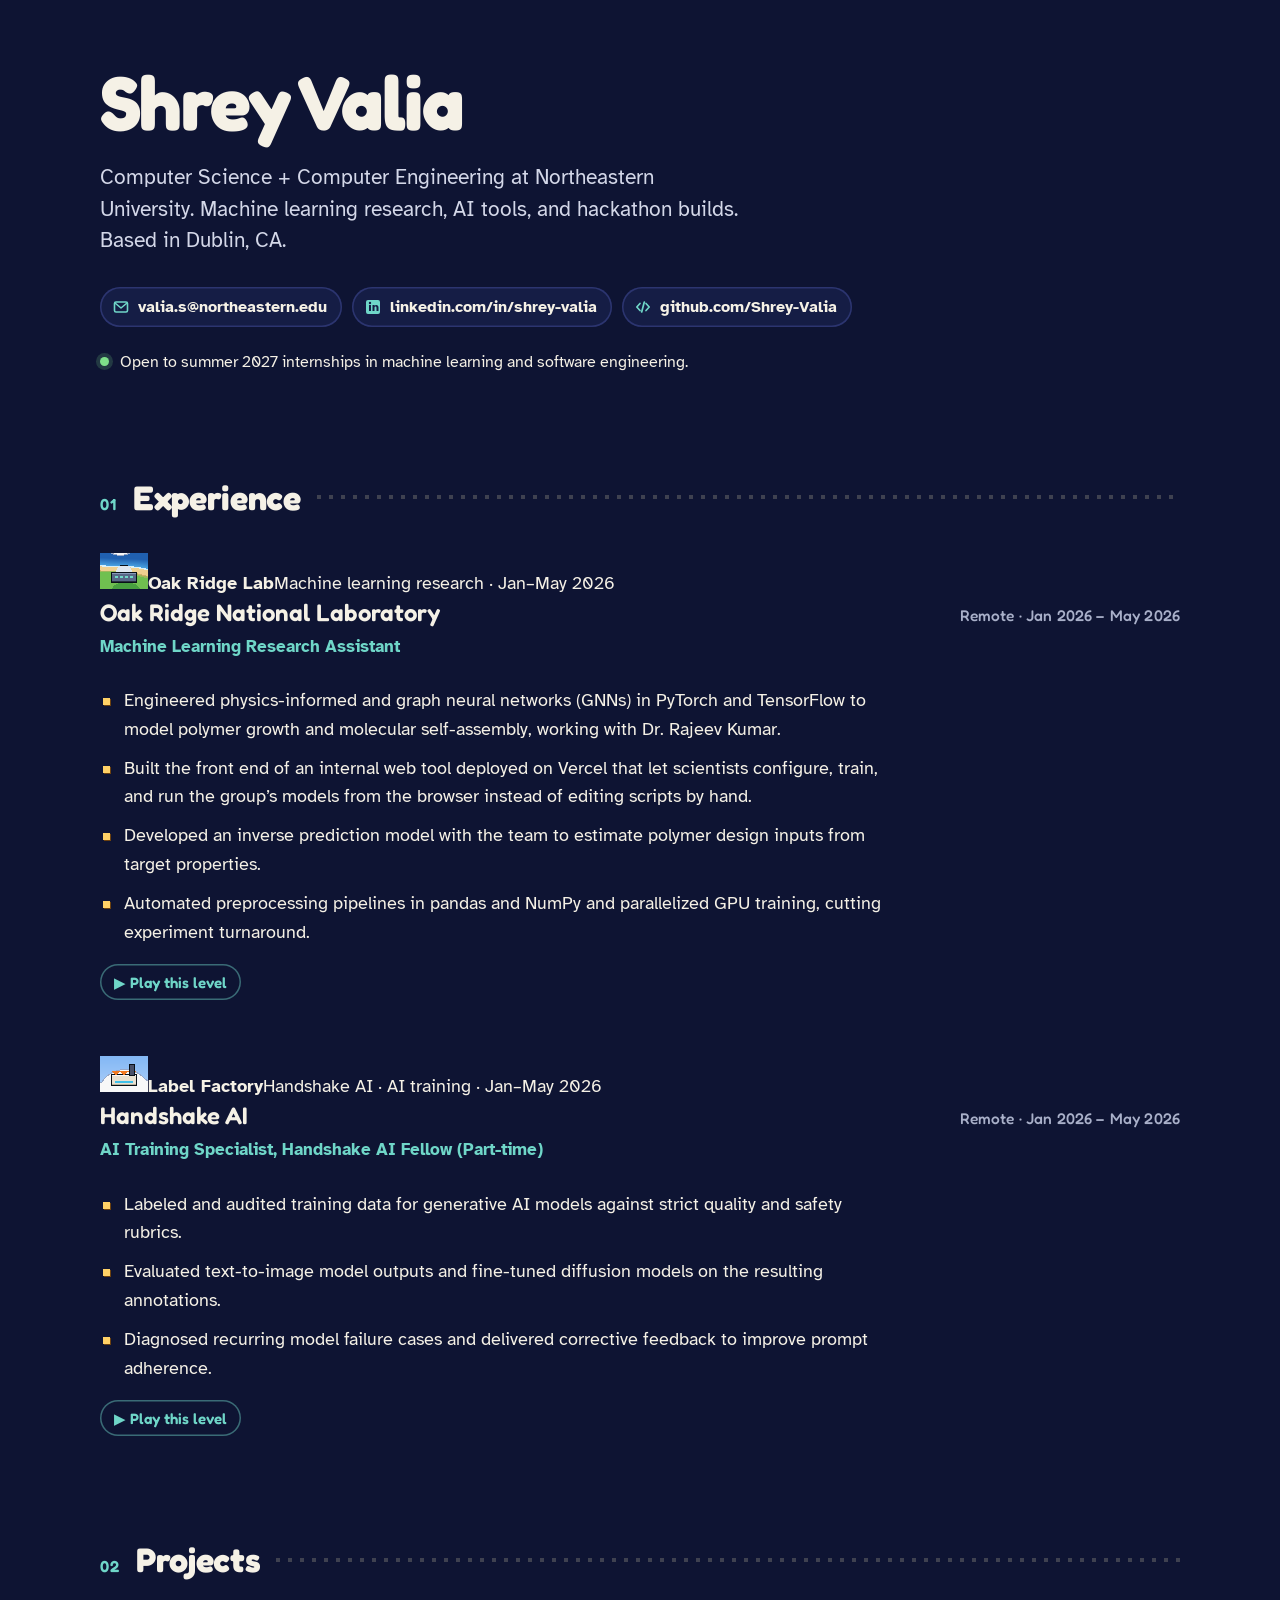
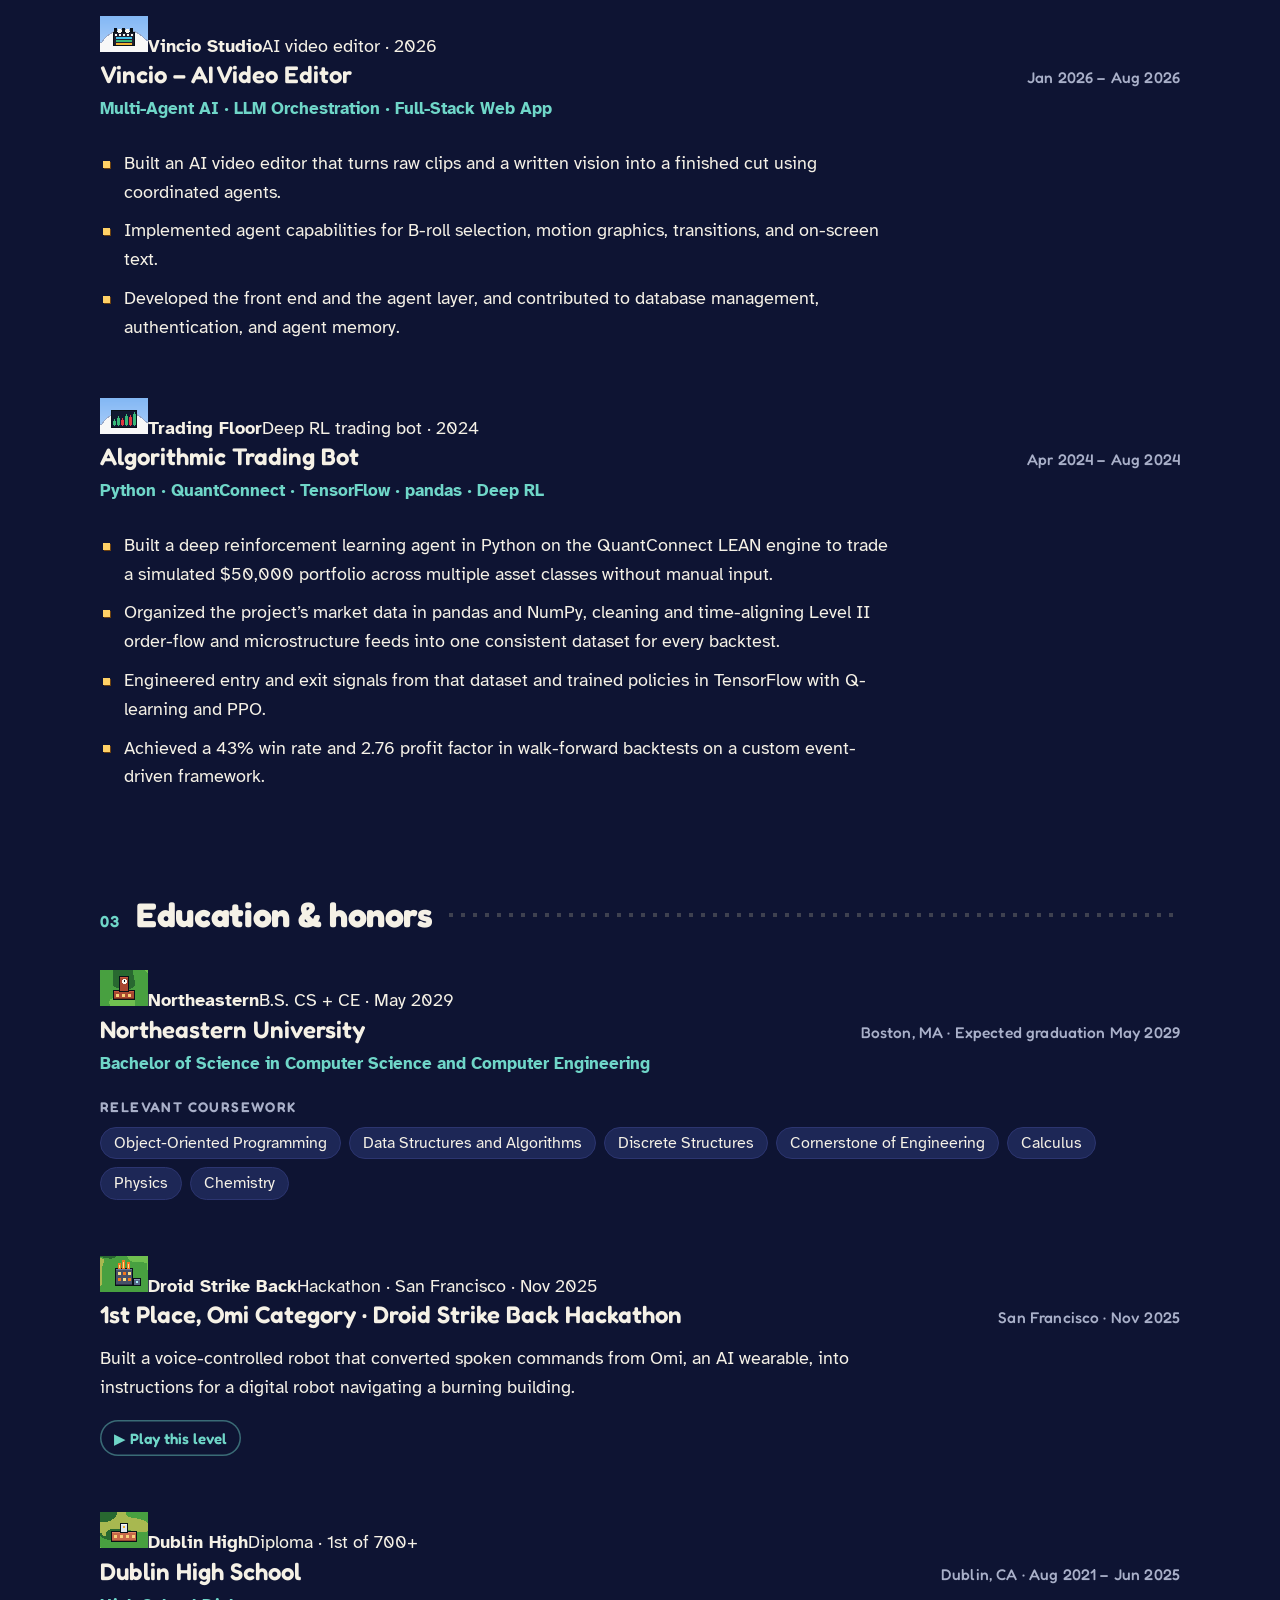
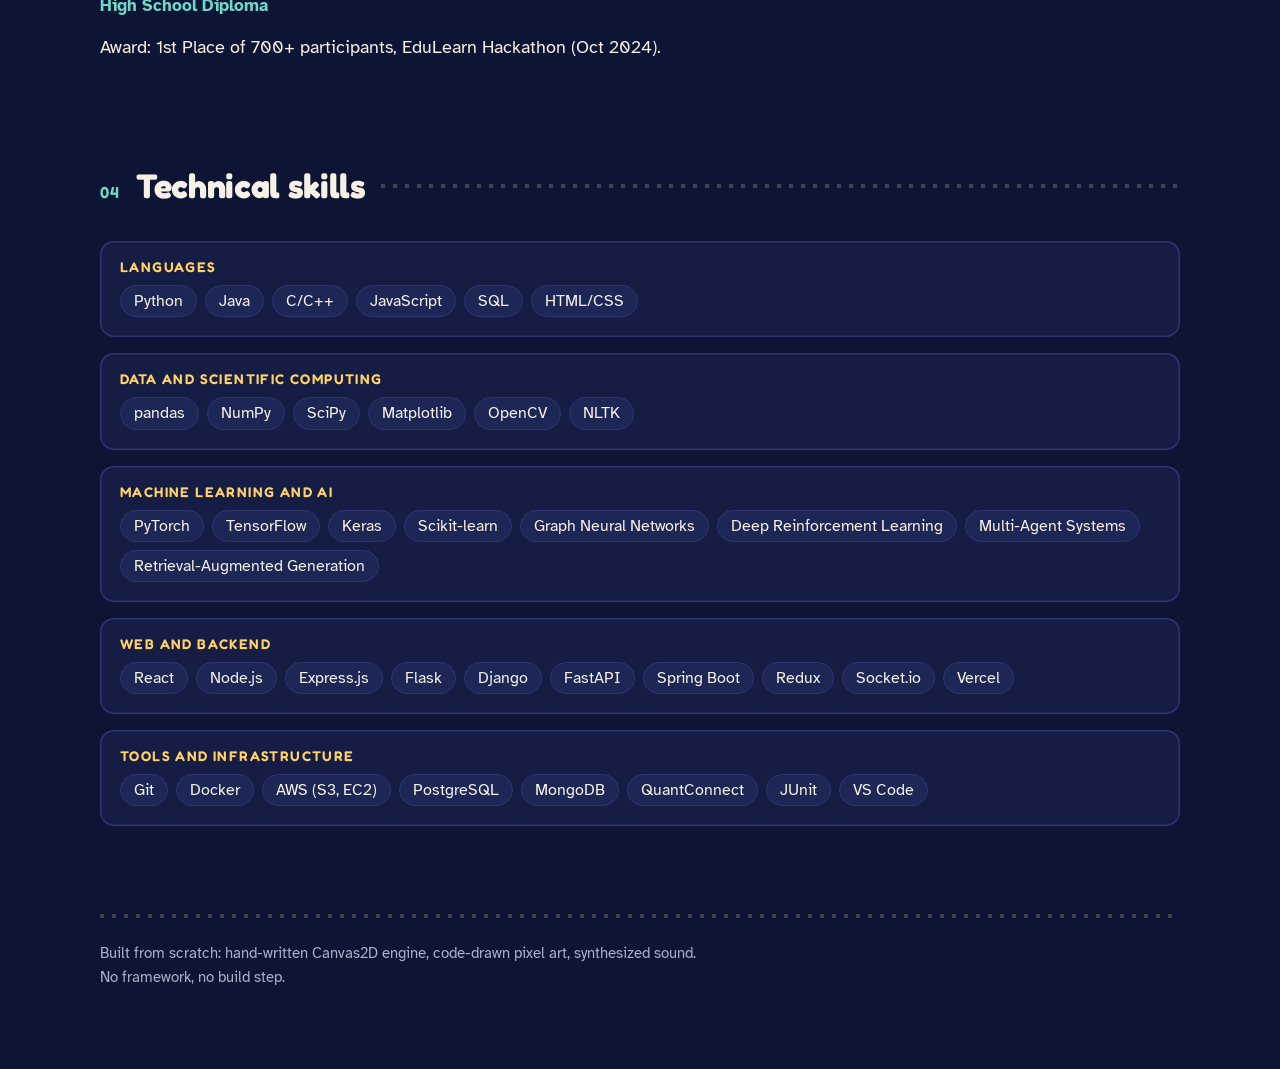
==== index.html @ 3ec2dd34 "Confirm the Open to work line Shrey confirmed "Open to summer 2027 internships in machine learning a" ====
<!DOCTYPE html>
<html lang="en">
<head>
<meta charset="utf-8">
<meta name="viewport" content="width=device-width, initial-scale=1, viewport-fit=cover">
<title>Shrey Valia · CS + CE @ Northeastern · ML research · Playable portfolio</title>
<meta name="description" content="Shrey Valia builds physics-informed and graph neural networks and AI tools. Play through his résumé as a 16-bit platformer, or read it as text.">
<meta name="author" content="Shrey Valia">
<meta name="theme-color" content="#0b0d17">
<link rel="icon" href="data:image/svg+xml,%3Csvg xmlns='http://www.w3.org/2000/svg' viewBox='0 0 16 16' shape-rendering='crispEdges'%3E%3Crect width='16' height='16' fill='%232c3570'/%3E%3Crect x='1' y='1' width='14' height='14' fill='%230f1430'/%3E%3Cpath d='M4 5h1v1h1v1h1v1H6v1H5v1H4V9h1V8h1V7H5V6H4z M8 10h4v1H8z' fill='%236fd6c8'/%3E%3C/svg%3E">
<meta property="og:type" content="website">
<meta property="og:title" content="Shrey Valia · Playable portfolio">
<meta property="og:description" content="A 16-bit platformer you play to learn about Shrey Valia: ML research at Oak Ridge National Laboratory, AI projects, hackathon wins.">

<!-- Boot guard. The page is a plain résumé until the game proves it can run:
     `js` is added only where ES modules work and we're served over http(s);
     if the game hasn't reported ready in 8 s, the résumé comes back. -->
<script>
  (function () {
    var root = document.documentElement;
    if (location.protocol === 'file:') { root.classList.add('file-proto'); return; }
    if (!('noModule' in HTMLScriptElement.prototype)) return;
    root.classList.add('js');
    setTimeout(function () {
      if (!root.classList.contains('game-ready')) root.classList.remove('js');
    }, 8000);
  })();
</script>

<link rel="preconnect" href="https://fonts.googleapis.com">
<link rel="preconnect" href="https://fonts.gstatic.com" crossorigin>
<link href="https://fonts.googleapis.com/css2?family=Atkinson+Hyperlegible:ital,wght@0,400;0,700;1,400&family=Fredoka:wght@500;600;700&display=swap" rel="stylesheet">
<link rel="stylesheet" href="css/base.css">
<link rel="stylesheet" href="css/resume.css">
<link rel="stylesheet" href="css/game.css">

<script type="application/ld+json">
{
  "@context": "https://schema.org",
  "@type": "Person",
  "name": "Shrey Valia",
  "email": "mailto:valia.s@northeastern.edu",
  "address": { "@type": "PostalAddress", "addressLocality": "Dublin", "addressRegion": "CA" },
  "alumniOf": [{ "@type": "CollegeOrUniversity", "name": "Northeastern University" }],
  "sameAs": ["https://www.linkedin.com/in/shrey-valia", "https://github.com/Shrey-Valia"]
}
</script>
</head>
<body>

<a class="skip" id="skip" href="#resume">Skip to text résumé</a>

<noscript>
  <p class="banner">This portfolio is also a playable game. Turn on JavaScript to play; the full résumé is below.</p>
</noscript>
<p class="banner banner--file">To play the game, serve this folder (<code>python3 -m http.server 4173</code>) and open localhost:4173. The full résumé is below.</p>

<!-- ═══ GAME SHELL (hidden unless html.js) ═══════════════════════════════ -->
<div class="game" id="game">
  <div class="stage" id="stage" tabindex="-1">
    <div class="viewport" id="viewport">
      <canvas id="screen" aria-hidden="true"></canvas>

      <div class="hud" id="hud" hidden>
        <div class="hud__left">
          <span class="hud__item hud__lives" title="Lives"><i class="ico ico--head" aria-hidden="true"></i><span class="sr-only">Lives </span>×<b id="hud-lives">5</b></span>
          <span class="hud__item hud__coffee" id="hud-coffee" title="Coffee shield"><i class="ico ico--coffee" aria-hidden="true"></i><span class="sr-only">Coffee shield</span></span>
          <span class="hud__item" title="Bits"><i class="ico ico--bit" aria-hidden="true"></i><span class="sr-only">Bits </span><b id="hud-bits">000</b></span>
          <span class="hud__item hud__facts" title="Facts discovered"><span class="hud__label">Facts</span> <b id="hud-facts">0/34</b></span>
          <span class="hud__item hud__node" id="hud-node"></span>
        </div>
        <div class="hud__right">
          <button class="hud__btn hud__btn--resume" type="button" data-action="resume" aria-keyshortcuts="R"><span class="hud__btn-label">Résumé</span><kbd>R</kbd></button>
          <button class="hud__btn" type="button" data-action="map" aria-keyshortcuts="M"><span class="hud__btn-label">Map</span><kbd>M</kbd></button>
          <button class="hud__btn" type="button" data-action="mute" aria-keyshortcuts="N" aria-pressed="false" id="hud-mute"><span class="hud__btn-label" id="hud-mute-label">Sound off</span><kbd>N</kbd></button>
          <button class="hud__btn" type="button" data-action="pause" aria-keyshortcuts="P"><span class="hud__btn-label">Pause</span><kbd>P</kbd></button>
        </div>
      </div>

      <p class="node-banner" id="node-banner" aria-live="polite"></p>
      <div class="toasts" id="toasts" role="status"></div>

      <!-- title screen: plain HTML so it paints before the art compiles -->
      <section class="title" id="title" aria-labelledby="title-name">
        <div class="title__panel">
          <p class="title__kicker">A playable résumé</p>
          <h1 class="title__name" id="title-name">Shrey Valia</h1>
          <p class="title__pitch">CS + CE @ Northeastern · ML research @ Oak Ridge National Lab</p>
          <div class="title__actions">
            <button class="pbtn pbtn--primary" type="button" id="title-play">▶ Play</button>
            <button class="pbtn" type="button" id="title-resume">Read résumé</button>
          </div>
          <p class="title__links">
            <a href="mailto:valia.s@northeastern.edu">Email</a> ·
            <a href="https://www.linkedin.com/in/shrey-valia" rel="me">LinkedIn</a> ·
            <a href="https://github.com/Shrey-Valia" rel="me">GitHub</a>
          </p>
          <p class="title__help"><span class="when-keys">Arrow keys to move and jump · ↓ to enter ports · R for the résumé, anytime</span><span class="when-touch">Tap a place on the map to travel · the résumé is always one tap away</span></p>
        </div>
      </section>

      <!-- touch controls (coarse pointers only) -->
      <div class="touch" id="touch" aria-hidden="true">
        <div class="touch__pad">
          <span class="touch__key touch__key--up" data-key="up jump"></span>
          <span class="touch__key touch__key--left" data-key="left"></span>
          <span class="touch__key touch__key--right" data-key="right"></span>
          <span class="touch__key touch__key--down" data-key="down"></span>
        </div>
        <div class="touch__buttons">
          <span class="touch__btn touch__btn--b" data-key="run">B</span>
          <span class="touch__btn touch__btn--a" data-key="jump">A</span>
        </div>
      </div>
    </div>

    <div class="rotate" id="rotate">
      <p class="rotate__icon" aria-hidden="true">⟲</p>
      <p class="rotate__text">Turn your phone sideways to play.</p>
      <div class="rotate__actions">
        <button class="pbtn pbtn--primary" type="button" data-action="resume">Read résumé</button>
        <button class="pbtn" type="button" id="rotate-play">Play anyway</button>
      </div>
    </div>
  </div>

  <dialog class="card" id="card" aria-labelledby="card-title">
    <p class="card__kicker" id="card-kicker"></p>
    <h2 class="card__title" id="card-title"></h2>
    <div class="card__body" id="card-body"></div>
    <div class="card__foot">
      <span class="card__count" id="card-count"></span>
      <button class="pbtn pbtn--primary" type="button" id="card-ok">Continue ▶</button>
    </div>
  </dialog>

  <dialog class="menu" id="pause" aria-labelledby="pause-title">
    <h2 class="menu__title" id="pause-title">Paused</h2>
    <div class="menu__list">
      <button class="pbtn pbtn--primary" type="button" data-menu="continue">Resume game</button>
      <button class="pbtn" type="button" data-menu="map">Return to map</button>
      <button class="pbtn" type="button" data-menu="resume">Read résumé</button>
      <button class="pbtn" type="button" data-menu="mute" id="menu-mute">Sound: off</button>
      <button class="pbtn" type="button" data-menu="assist" id="menu-assist">Assist mode: off</button>
      <button class="pbtn" type="button" data-menu="skip" id="menu-skip" hidden>Skip this level</button>
      <button class="pbtn pbtn--quiet" type="button" data-menu="reset">Reset progress</button>
    </div>
    <p class="menu__keys">Move ← → · Jump ↑ or Space · Run Shift · Enter a port ↓ · Read a sign Enter · Drop through ↓ + Space · Résumé R · Map M · Sound N</p>
  </dialog>

  <dialog class="menu menu--tally" id="tally" aria-labelledby="tally-title">
    <p class="menu__kicker">Level clear</p>
    <h2 class="menu__title" id="tally-title"></h2>
    <dl class="tally" id="tally-list"></dl>
    <p class="tally__note" id="tally-note"></p>
    <div class="menu__list">
      <button class="pbtn pbtn--primary" type="button" id="tally-ok">Back to map ▶</button>
    </div>
  </dialog>

  <dialog class="menu menu--over" id="gameover" aria-labelledby="over-title">
    <h2 class="menu__title" id="over-title">Game over</h2>
    <p class="menu__sub">(core dumped)</p>
    <p class="menu__text">Lives restored. Every fact you found is saved.</p>
    <div class="menu__list">
      <button class="pbtn pbtn--primary" type="button" id="over-ok">Back to map ▶</button>
    </div>
  </dialog>

  <p class="sr-only" id="sr-status" aria-live="polite"></p>
</div>

<!-- the résumé moves in here once the game boots -->
<dialog class="resume-dialog" id="resume-dialog" aria-labelledby="resume-dialog-title">
  <div class="resume-dialog__bar">
    <h2 class="resume-dialog__title" id="resume-dialog-title">Résumé</h2>
    <span class="resume-dialog__found" id="resume-found"></span>
    <button class="pbtn pbtn--small" type="button" id="resume-close">Close <kbd>Esc</kbd></button>
  </div>
  <nav class="warp" id="warp" aria-label="Fast travel"></nav>
  <div class="resume-dialog__scroll" id="resume-slot"></div>
</dialog>


<!-- ═══ RÉSUMÉ: the single source of truth ════════════════════════════════
     Every fact the game shows is an element here with data-fact="id".
     Level files reference these ids; cards clone these nodes.
     data-skill and data-credit children become bricks and textbooks.
     ════════════════════════════════════════════════════════════════════ -->
<main class="resume" id="resume" tabindex="-1">

  <header class="resume__head" data-node="home">
    <div data-fact="p-name" data-title="Shrey Valia" data-kicker="Player one">
      <h1 class="resume__name">Shrey Valia</h1>
      <p class="resume__tag">Computer Science + Computer Engineering at Northeastern University. Machine learning research, AI tools, and hackathon builds. Based in Dublin, CA.</p>
    </div>
    <ul class="resume__contact" data-node="lighthouse">
      <li data-fact="c-email" data-title="Email" data-kicker="Contact"><a href="mailto:valia.s@northeastern.edu">valia.s@northeastern.edu</a></li>
      <li data-fact="c-linkedin" data-title="LinkedIn" data-kicker="Contact"><a href="https://www.linkedin.com/in/shrey-valia" rel="me">linkedin.com/in/shrey-valia</a></li>
      <li data-fact="c-github" data-title="GitHub" data-kicker="Contact"><a href="https://github.com/Shrey-Valia" rel="me">github.com/Shrey-Valia</a></li>
    </ul>
    <p class="resume__open" data-fact="c-open" data-title="Open to work" data-kicker="Contact">Open to summer 2027 internships in machine learning and software engineering.</p>
  </header>

  <section class="resume__section" aria-labelledby="h-experience">
    <h2 id="h-experience">Experience</h2>

    <article class="entry" id="ornl" data-node="ornl" data-kicker="Oak Ridge National Laboratory · ML Research Assistant">
      <header class="entry__head" data-fact="x-ornl" data-title="Oak Ridge National Laboratory">
        <h3>Oak Ridge National Laboratory</h3>
        <p class="entry__role">Machine Learning Research Assistant</p>
        <p class="entry__meta">Remote · Jan 2026 – May 2026</p>
      </header>
      <ul class="entry__list">
        <li data-fact="x-ornl-1" data-title="Physics-informed GNNs">Engineered physics-informed and graph neural networks (GNNs) in PyTorch and TensorFlow to model polymer growth and molecular self-assembly, working with Dr. Rajeev Kumar.</li>
        <li data-fact="x-ornl-2" data-title="Models in the browser">Built the front end of an internal web tool deployed on Vercel that let scientists configure, train, and run the group’s models from the browser instead of editing scripts by hand.</li>
        <li data-fact="x-ornl-3" data-title="Inverse design">Developed an inverse prediction model with the team to estimate polymer design inputs from target properties.</li>
        <li data-fact="x-ornl-4" data-title="Faster experiments">Automated preprocessing pipelines in pandas and NumPy and parallelized GPU training, cutting experiment turnaround.</li>
      </ul>
    </article>

    <article class="entry" id="handshake" data-node="handshake" data-kicker="Handshake AI · AI Training Specialist">
      <header class="entry__head" data-fact="x-hs" data-title="Handshake AI">
        <h3>Handshake AI</h3>
        <p class="entry__role">AI Training Specialist, Handshake AI Fellow (Part-time)</p>
        <p class="entry__meta">Remote · Jan 2026 – May 2026</p>
      </header>
      <ul class="entry__list">
        <li data-fact="x-hs-1" data-title="Data quality">Labeled and audited training data for generative AI models against strict quality and safety rubrics.</li>
        <li data-fact="x-hs-2" data-title="Diffusion fine-tuning">Evaluated text-to-image model outputs and fine-tuned diffusion models on the resulting annotations.</li>
        <li data-fact="x-hs-3" data-title="Failure analysis">Diagnosed recurring model failure cases and delivered corrective feedback to improve prompt adherence.</li>
      </ul>
    </article>
  </section>

  <section class="resume__section" aria-labelledby="h-projects">
    <h2 id="h-projects">Projects</h2>

    <article class="entry" id="vincio" data-node="vincio" data-kicker="Project · Vincio">
      <header class="entry__head" data-fact="p-vincio" data-title="Vincio – AI Video Editor">
        <h3>Vincio – AI Video Editor</h3>
        <p class="entry__role">Multi-Agent AI · LLM Orchestration · Full-Stack Web App</p>
        <p class="entry__meta">Jan 2026 – Aug 2026</p>
      </header>
      <ul class="entry__list">
        <li data-fact="p-vincio-1" data-title="Raw clips in, finished cut out">Built an AI video editor that turns raw clips and a written vision into a finished cut using coordinated agents.</li>
        <li data-fact="p-vincio-2" data-title="Agent capabilities">Implemented agent capabilities for B-roll selection, motion graphics, transitions, and on-screen text.</li>
        <li data-fact="p-vincio-3" data-title="Full stack">Developed the front end and the agent layer, and contributed to database management, authentication, and agent memory.</li>
      </ul>
    </article>

    <article class="entry" id="trading" data-node="trading" data-kicker="Project · Algorithmic Trading Bot">
      <header class="entry__head" data-fact="p-trade" data-title="Algorithmic Trading Bot">
        <h3>Algorithmic Trading Bot</h3>
        <p class="entry__role">Python · QuantConnect · TensorFlow · pandas · Deep RL</p>
        <p class="entry__meta">Apr 2024 – Aug 2024</p>
      </header>
      <ul class="entry__list">
        <li data-fact="p-trade-1" data-title="Deep RL agent">Built a deep reinforcement learning agent in Python on the QuantConnect LEAN engine to trade a simulated $50,000 portfolio across multiple asset classes without manual input.</li>
        <li data-fact="p-trade-2" data-title="One clean dataset">Organized the project’s market data in pandas and NumPy, cleaning and time-aligning Level II order-flow and microstructure feeds into one consistent dataset for every backtest.</li>
        <li data-fact="p-trade-3" data-title="Q-learning and PPO">Engineered entry and exit signals from that dataset and trained policies in TensorFlow with Q-learning and PPO.</li>
        <li data-fact="p-trade-4" data-title="Walk-forward results">Achieved a 43% win rate and 2.76 profit factor in walk-forward backtests on a custom event-driven framework.</li>
      </ul>
    </article>
  </section>

  <section class="resume__section" aria-labelledby="h-education">
    <h2 id="h-education">Education &amp; honors</h2>

    <article class="entry" id="neu" data-node="neu" data-kicker="Northeastern University">
      <header class="entry__head" data-fact="e-neu" data-title="Northeastern University">
        <h3>Northeastern University</h3>
        <p class="entry__role">Bachelor of Science in Computer Science and Computer Engineering</p>
        <p class="entry__meta">Boston, MA · Expected graduation May 2029</p>
      </header>
      <div class="entry__block" data-fact="e-neu-courses" data-title="Relevant coursework">
        <p class="entry__label">Relevant coursework</p>
        <ul class="chips">
          <li data-credit>Object-Oriented Programming</li>
          <li data-credit>Data Structures and Algorithms</li>
          <li data-credit>Discrete Structures</li>
          <li data-credit>Cornerstone of Engineering</li>
          <li data-credit>Calculus</li>
          <li data-credit>Physics</li>
          <li data-credit>Chemistry</li>
        </ul>
      </div>
    </article>

    <article class="entry" id="droid" data-node="droid" data-kicker="Award · Droid Strike Back Hackathon">
      <header class="entry__head" data-fact="a-droid" data-title="1st Place, Omi Category">
        <h3>1st Place, Omi Category · Droid Strike Back Hackathon</h3>
        <p class="entry__meta">San Francisco · Nov 2025</p>
      </header>
      <p class="entry__text" data-fact="a-droid-build" data-title="The build">Built a voice-controlled robot that converted spoken commands from Omi, an AI wearable, into instructions for a digital robot navigating a burning building.</p>
    </article>

    <article class="entry" id="dhs" data-node="dhs" data-kicker="Dublin High School">
      <header class="entry__head" data-fact="e-dhs" data-title="Dublin High School">
        <h3>Dublin High School</h3>
        <p class="entry__role">High School Diploma</p>
        <p class="entry__meta">Dublin, CA · Aug 2021 – Jun 2025</p>
      </header>
      <p class="entry__text" data-fact="a-edulearn" data-title="1st of 700+">Award: 1st Place of 700+ participants, EduLearn Hackathon (Oct 2024).</p>
    </article>
  </section>

  <section class="resume__section" id="skills" data-node="tree" aria-labelledby="h-skills" data-kicker="Skills">
    <h2 id="h-skills">Technical skills</h2>
    <div class="skillset" data-fact="s-lang" data-title="Languages">
      <h3>Languages</h3>
      <ul class="chips"><li data-skill>Python</li><li data-skill>Java</li><li data-skill>C/C++</li><li data-skill>JavaScript</li><li data-skill>SQL</li><li data-skill>HTML/CSS</li></ul>
    </div>
    <div class="skillset" data-fact="s-data" data-title="Data and scientific computing">
      <h3>Data and scientific computing</h3>
      <ul class="chips"><li data-skill>pandas</li><li data-skill>NumPy</li><li data-skill>SciPy</li><li data-skill>Matplotlib</li><li data-skill>OpenCV</li><li data-skill>NLTK</li></ul>
    </div>
    <div class="skillset" data-fact="s-ml" data-title="Machine learning and AI">
      <h3>Machine learning and AI</h3>
      <ul class="chips"><li data-skill>PyTorch</li><li data-skill>TensorFlow</li><li data-skill>Keras</li><li data-skill>Scikit-learn</li><li data-skill>Graph Neural Networks</li><li data-skill>Deep Reinforcement Learning</li><li data-skill>Multi-Agent Systems</li><li data-skill>Retrieval-Augmented Generation</li></ul>
    </div>
    <div class="skillset" data-fact="s-web" data-title="Web and backend">
      <h3>Web and backend</h3>
      <ul class="chips"><li data-skill>React</li><li data-skill>Node.js</li><li data-skill>Express.js</li><li data-skill>Flask</li><li data-skill>Django</li><li data-skill>FastAPI</li><li data-skill>Spring Boot</li><li data-skill>Redux</li><li data-skill>Socket.io</li><li data-skill>Vercel</li></ul>
    </div>
    <div class="skillset" data-fact="s-tools" data-title="Tools and infrastructure">
      <h3>Tools and infrastructure</h3>
      <ul class="chips"><li data-skill>Git</li><li data-skill>Docker</li><li data-skill>AWS (S3, EC2)</li><li data-skill>PostgreSQL</li><li data-skill>MongoDB</li><li data-skill>QuantConnect</li><li data-skill>JUnit</li><li data-skill>VS Code</li></ul>
    </div>
  </section>

  <footer class="resume__foot">
    <p>Built from scratch: hand-written Canvas2D engine, code-drawn pixel art, synthesized sound. No framework, no build step.</p>
  </footer>
</main>

<script type="module" src="js/boot.js" onerror="document.documentElement.classList.remove('js')"></script>
</body>
</html>
---- css/base.css ----
/* ═══════════════════════════════════════════════════════════
   Base: tokens, reset, and the js / no-js switch.

   Without JS (or from file://, or if the game fails to boot)
   the page is the résumé as a portfolio page. With html.js the
   game shell fills the viewport and the résumé opens in a
   dialog; html.js.view-page swaps back to the page, with the
   page bar on top (js/ui/page.js).
   ═══════════════════════════════════════════════════════════ */

:root {
  --void:   #05060c;
  --ink:    #0b0d17;
  --panel:  #10142a;
  --panel-2:#1b2142;
  --line:   #2c3566;
  --text:   #f5f1e6;
  --muted:  #a9b0c9;   /* 7.9:1 on --panel */
  --cyan:   #5ce1e6;
  --gold:   #ffd166;
  --pink:   #ff6fb5;
  --green:  #7ee08a;

  /* the page: night navy, like the map at dusk */
  --night:   #0e1433;
  --night-2: #151d45;
  --night-3: #1d2756;
  --rule:    #2c3570;
  --sea:     #6fd6c8;   /* links and roles, 10:1 on --night */
  --cream:   #fff3c4;   /* the map's road dots */

  --paper:     #fbf8f1;
  --paper-2:   #f1ebdd;
  --paper-ink: #1b1e2b;
  --paper-mut: #545a6e; /* 6.6:1 on --paper */
  --teal:      #0b6e75; /* 5.9:1 on --paper */

  --display: "Fredoka", "Atkinson Hyperlegible", system-ui, sans-serif;
  --read:  "Atkinson Hyperlegible", -apple-system, BlinkMacSystemFont, "Segoe UI", sans-serif;

  --px: 3px;            /* one game pixel in CSS px; set by display.js */
}

*, *::before, *::after { box-sizing: border-box; }

html {
  -webkit-text-size-adjust: 100%;
  background: var(--night);
}

body {
  margin: 0;
  background: var(--night);
  color: var(--text);
  font-family: var(--read);
  font-size: 18px;
  line-height: 1.55;
  -webkit-font-smoothing: antialiased;
}

a { color: var(--sea); text-underline-offset: 3px; }

:focus-visible { outline: 3px solid var(--cyan); outline-offset: 2px; }

.sr-only {
  position: absolute !important;
  width: 1px; height: 1px;
  margin: -1px; padding: 0;
  overflow: hidden;
  clip: rect(0 0 0 0);
  white-space: nowrap;
  border: 0;
}

kbd {
  font-family: var(--display);
  font-size: 0.78em;
  font-weight: 600;
  padding: 0.05em 0.4em;
  border: 1px solid currentColor;
  border-radius: 4px;
  opacity: 0.7;
}

.skip {
  position: absolute;
  left: 12px; top: -80px;
  z-index: 1000;
  padding: 10px 14px;
  background: var(--gold);
  color: var(--ink);
  font-family: var(--display);
  font-weight: 600;
  font-size: 15px;
  border-radius: 8px;
  text-decoration: none;
}
.skip:focus { top: 12px; }
.view-page .skip:focus { top: 76px; }

.banner {
  margin: 0;
  padding: 12px 20px;
  background: var(--ink);
  border-bottom: 1.5px solid var(--rule);
  color: var(--text);
  font-size: 15px;
  text-align: center;
}
.banner code { color: var(--gold); }
.banner--file { display: none; }
.file-proto .banner--file { display: block; }

/* ─── buttons: chunky and friendly, but clean ──────────────── */

.pbtn {
  display: inline-flex;
  align-items: center;
  justify-content: center;
  gap: 0.5em;
  min-height: 46px;
  padding: 0.55em 1.25em;
  border: 0;
  border-radius: 12px;
  background: var(--panel-2);
  color: var(--text);
  font-family: var(--display);
  font-size: 17px;
  font-weight: 600;
  letter-spacing: 0.01em;
  text-decoration: none;
  cursor: pointer;
  box-shadow: inset 0 0 0 1.5px var(--line), 0 4px 0 #070914;
  transition: transform 0.08s ease, box-shadow 0.08s ease, background-color 0.15s;
}
.pbtn:hover { background: #242c58; }
.pbtn:active { transform: translateY(3px); box-shadow: inset 0 0 0 1.5px var(--line), 0 1px 0 #070914; }
.pbtn--primary { background: var(--gold); color: var(--ink); box-shadow: 0 4px 0 #a37a1c; }
.pbtn--primary:hover { background: #ffdc85; }
.pbtn--primary:active { box-shadow: 0 1px 0 #a37a1c; }
.pbtn--quiet { background: transparent; color: var(--muted); box-shadow: none; }
.pbtn--small { min-height: 38px; font-size: 15px; padding: 0.4em 0.9em; border-radius: 10px; }

/* ─── the switch ───────────────────────────────────────────── */

.game, .pagebar { display: none; }

.js:not(.view-page), .js:not(.view-page) body { height: 100%; overflow: hidden; background: var(--void); }
.js:not(.view-page) .game { display: block; }
.js:not(.view-page) body > .resume { display: none; }   /* shown in the dialog instead */
.js.view-page .pagebar { display: flex; }

@media print {
  html, body, .js body { height: auto !important; overflow: visible !important; }
  .js .game, .pagebar { display: none !important; }
  .js body > .resume { display: block !important; }
}
---- css/resume.css ----
/* ═══════════════════════════════════════════════════════════
   The résumé: one block of markup, two looks.
   · body > .resume is the portfolio page: no JS, file://, a
     failed boot, and the page view all show it this way.
   · .resume-dialog .resume is the in-game log on paper, where
     each fact gets a found / not-yet-found marker.
   Fact cards clone pieces of it; game.css styles those.
   ═══════════════════════════════════════════════════════════ */

/* ─── shared rhythm ────────────────────────────────────────── */

.resume {
  width: min(780px, 100% - 40px);
  margin: 0 auto;
  padding: 56px 0 72px;
}
.resume:focus { outline: none; }

.resume h2, .resume h3, .resume__name {
  font-family: var(--display);
  font-weight: 700;
  letter-spacing: 0;
  line-height: 1.15;
}

.resume__name { margin: 0; font-size: clamp(34px, 6vw, 52px); }

.resume__tag { margin: 12px 0 0; max-width: 36em; font-size: 19px; }

.resume__contact {
  display: flex;
  flex-wrap: wrap;
  gap: 6px 22px;
  margin: 18px 0 0;
  padding: 0;
  list-style: none;
}
.resume__contact a { display: inline-block; padding: 6px 0; font-weight: 700; }

.resume__open { margin: 8px 0 0; }

.resume__section { margin-top: 56px; }
.resume__section > h2 { margin: 0 0 20px; font-size: 26px; }

.entry { margin: 0 0 32px; }
.entry__head h3 { margin: 0; font-size: 22px; }
.entry__role { margin: 4px 0 0; font-weight: 700; }
.entry__meta { margin: 2px 0 0; font-size: 16px; }
.entry__list { margin: 10px 0 0; padding-left: 1.2em; }
.entry__list li { margin: 6px 0; }
.entry__text { margin: 10px 0 0; }
.entry__block { margin-top: 12px; }
.entry__label { margin: 0 0 6px; font-weight: 700; }

.skillset { margin: 0 0 18px; }
.skillset h3 { margin: 0 0 8px; font-size: 18px; }

.chips {
  display: flex;
  flex-wrap: wrap;
  gap: 8px;
  margin: 0;
  padding: 0;
  list-style: none;
}
.chips li {
  padding: 4px 12px;
  background: var(--night-3);
  border: 1.5px solid var(--rule);
  border-radius: 999px;
  font-size: 15px;
  line-height: 1.3;
}

.resume__foot { margin-top: 56px; font-size: 15px; }

/* ─── the page ─────────────────────────────────────────────── */

body > .resume {
  --gutter: 0px;
  width: min(1080px, 100% - 32px);
  padding: 64px 0 80px;
  counter-reset: sec;
}
.view-page body > .resume { padding-top: 56px; }
.view-page { scroll-padding-top: 84px; }          /* clear the sticky bar */

/* hero: who, what, how to reach him. With JS it splits in two equal
   halves: Shrey on the left, the game's island on the right (page.css) */
body > .resume .resume__head {
  display: grid;
  grid-template-columns: minmax(0, 1fr);
  grid-template-areas: "portrait" "name" "contact" "links" "open" "game" "snap";
}
body > .resume .resume__head > [data-fact="p-name"] { grid-area: name; }
body > .resume .resume__head > .resume__contact { grid-area: contact; }
body > .resume .resume__head > .hero-links { grid-area: links; }
body > .resume .resume__head > .resume__open { grid-area: open; }
body > .resume .resume__head > .portrait { grid-area: portrait; }
body > .resume .resume__head > .hero-game { grid-area: game; }
body > .resume .resume__head > .snapshot { grid-area: snap; }
body > .resume .resume__head > .play-chip { display: none; }   /* the game half covers Home */
body > .resume.has-art .resume__head > .resume__contact { display: none; }   /* shown in full at the end */

body > .resume .resume__name {
  font-size: clamp(46px, 7vw, 76px);
  line-height: 1;
  letter-spacing: -0.02em;
}
body > .resume .resume__tag {
  margin-top: 22px;
  max-width: 31em;
  color: #d3d7e8;
  font-size: 21px;
  line-height: 1.5;
}

/* contact links as pills, each with its icon */
body > .resume .resume__contact,
body > .resume .hero-links { display: flex; flex-wrap: wrap; gap: 10px; margin: 30px 0 0; padding: 0; list-style: none; }
body > .resume .resume__contact a,
body > .resume .hero-links a,
.contactend__links a {
  display: inline-flex;
  align-items: center;
  gap: 9px;
  padding: 8px 15px 8px 13px;
  border-radius: 999px;
  background: var(--night-2);
  box-shadow: inset 0 0 0 1.5px var(--rule);
  color: var(--text);
  font-size: 15.5px;
  text-decoration: none;
  overflow-wrap: anywhere;
}
body > .resume .resume__contact a:hover,
body > .resume .hero-links a:hover,
.contactend__links a:hover { box-shadow: inset 0 0 0 1.5px var(--sea); }
body > .resume .resume__contact a::before,
body > .resume .hero-links a::before,
.contactend__links a::before {
  content: "";
  flex: none;
  width: 16px;
  height: 16px;
  background: var(--sea);
  -webkit-mask: var(--icon) center / contain no-repeat;
  mask: var(--icon) center / contain no-repeat;
}
body > .resume a[href^="mailto:"] { --icon: url("data:image/svg+xml,%3Csvg xmlns='http://www.w3.org/2000/svg' viewBox='0 0 16 16' fill='none' stroke='%23000' stroke-width='1.6' stroke-linejoin='round'%3E%3Crect x='1.5' y='3' width='13' height='10' rx='1.5'/%3E%3Cpath d='M2 4l6 5 6-5'/%3E%3C/svg%3E"); }
body > .resume a[href*="linkedin.com"] { --icon: url("data:image/svg+xml,%3Csvg xmlns='http://www.w3.org/2000/svg' viewBox='0 0 16 16'%3E%3Cpath d='M3 1h10a2 2 0 0 1 2 2v10a2 2 0 0 1-2 2H3a2 2 0 0 1-2-2V3a2 2 0 0 1 2-2zm1 5v6h2V6zm1-3.2a1.2 1.2 0 1 0 0 2.4 1.2 1.2 0 0 0 0-2.4zM7.5 6v6h2V8.9c0-.8.4-1.3 1-1.3s1 .4 1 1.3V12h2V8.4C13.5 6.8 12.7 5.9 11.3 5.9c-.8 0-1.4.4-1.8.9V6z' fill-rule='evenodd'/%3E%3C/svg%3E"); }
body > .resume a[href*="github.com"] { --icon: url("data:image/svg+xml,%3Csvg xmlns='http://www.w3.org/2000/svg' viewBox='0 0 16 16' fill='none' stroke='%23000' stroke-width='1.7' stroke-linecap='round' stroke-linejoin='round'%3E%3Cpath d='M5 4.5L1.8 8 5 11.5M11 4.5L14.2 8 11 11.5M9.3 3L6.7 13'/%3E%3C/svg%3E"); }

/* open to work: a status light, not a banner */
body > .resume .resume__open {
  display: flex;
  align-items: baseline;
  gap: 11px;
  margin-top: 24px;
  font-size: 16px;
  line-height: 1.45;
}
body > .resume .resume__open::before {
  content: "";
  flex: none;
  width: 9px;
  height: 9px;
  border-radius: 50%;
  background: var(--green);
  box-shadow: 0 0 0 4px rgba(126, 224, 138, 0.18);
  transform: translateY(-1px);
}

/* sections: a number in the gutter, the heading, the map's road dots */
body > .resume .resume__section { margin-top: 104px; counter-increment: sec; }
body > .resume .resume__section > h2 {
  display: flex;
  align-items: baseline;
  gap: 16px;
  margin: 0 0 36px;
  font-size: 34px;
  letter-spacing: -0.01em;
}
body > .resume .resume__section > h2::before {
  content: counter(sec, decimal-leading-zero);
  min-width: calc(var(--gutter) - 16px);
  color: var(--sea);
  font-size: 16px;
  font-weight: 600;
  letter-spacing: 0.06em;
}
body > .resume .resume__section > h2::after {
  content: "";
  flex: 1;
  align-self: center;
  height: 4px;
  background: linear-gradient(90deg, var(--cream) 0 4px, transparent 4px) 0 0 / 12px 4px repeat-x;
  opacity: 0.2;
}

/* entries: landmark tile in the gutter, the text beside it */
body > .resume .has-tile { position: relative; padding-left: var(--gutter); }
body > .resume .entry { margin: 0 0 56px; }
body > .resume .entry:last-child { margin-bottom: 0; }
body > .resume .entry__head h3 { font-size: 24px; font-weight: 600; line-height: 1.22; }
body > .resume .entry__role { margin-top: 6px; color: var(--sea); font-size: 17px; }
body > .resume .entry__meta {
  margin-top: 6px;
  color: var(--muted);
  font-family: var(--display);
  font-weight: 500;
  font-size: 15.5px;
  letter-spacing: 0.01em;
}
body > .resume .entry__list,
body > .resume .entry__text { max-width: 44em; }
body > .resume .entry__list { margin-top: 16px; padding: 0; list-style: none; }
body > .resume .entry__list li { position: relative; margin: 10px 0 0; padding-left: 24px; line-height: 1.6; }
body > .resume .entry__list li::before {
  content: "";
  position: absolute;
  left: 3px;
  top: 0.66em;
  width: 7px;
  height: 7px;
  background: var(--gold);
  box-shadow: 1px 1px 0 #6e420e;
}
body > .resume .entry__text { margin-top: 14px; line-height: 1.6; }
body > .resume .entry__block { margin-top: 18px; }
body > .resume .entry__label,
body > .resume .skillset h3 {
  margin: 0 0 10px;
  color: var(--muted);
  font-family: var(--display);
  font-weight: 600;
  font-size: 14px;
  letter-spacing: 0.1em;
  text-transform: uppercase;
}

/* projects: cards, landmark art on top */
body > .resume .resume__section--cards {
  display: grid;
  grid-template-columns: repeat(2, minmax(0, 1fr));
  gap: 24px;
}
body > .resume .resume__section--cards > h2 { grid-column: 1 / -1; margin-bottom: 12px; }
body > .resume .resume__section--cards > .entry {
  display: flex;
  flex-direction: column;
  margin: 0;
  padding: 0 26px 26px;
  border-radius: 18px;
  background: var(--night-2);
  box-shadow: inset 0 0 0 1.5px var(--rule);
}
body > .resume .resume__section--cards .entry__head { display: block; }
body > .resume .resume__section--cards .entry__head > .entry__meta { margin-top: 6px; text-align: left; }
body > .resume .resume__section--cards .entry__list { margin-bottom: 22px; }
body > .resume .resume__section--cards .entry > .play-chip { margin-top: auto; }

/* skills: one panel per group, packed in columns */
body > .resume .skills { columns: 3 260px; column-gap: 16px; }
body > .resume .skillset {
  margin: 0 0 16px;
  break-inside: avoid;
  padding: 18px 20px 20px;
  border-radius: 14px;
  background: var(--night-2);
  box-shadow: inset 0 0 0 1.5px var(--rule);
}
body > .resume .skillset h3 { color: var(--gold); }
body > .resume .skills > .play-chip { margin: 0 0 16px; }

body > .resume .chips li { font-size: 15.5px; padding: 5px 13px; }

body > .resume .resume__foot {
  margin-top: 88px;
  padding-top: 28px;
  background: linear-gradient(90deg, rgba(255, 243, 196, 0.2) 0 4px, transparent 4px) 0 0 / 12px 4px repeat-x;
  color: var(--muted);
}
body > .resume .resume__foot p { margin: 0; max-width: 40em; }

/* the level link on each section: quiet, after the reading */
body > .resume .play-chip {
  display: inline-flex;
  align-items: center;
  align-self: flex-start;
  min-height: 36px;
  margin: 18px 0 0;
  padding: 4px 14px;
  border: 0;
  border-radius: 999px;
  background: transparent;
  box-shadow: inset 0 0 0 1.5px rgba(111, 214, 200, 0.45);
  color: var(--sea);
  font-family: var(--display);
  font-weight: 600;
  font-size: 15px;
  cursor: pointer;
}
body > .resume .play-chip:hover { background: var(--sea); color: var(--ink); }

/* arriving from a link: a brief glow on the section */
@media (prefers-reduced-motion: no-preference) {
  .view-page { scroll-behavior: smooth; }
  body > .resume :target { animation: page-target 1.6s ease-out; border-radius: 14px; }
}
@keyframes page-target {
  from { background: rgba(255, 209, 102, 0.12); box-shadow: 0 0 0 14px rgba(255, 209, 102, 0.12); }
  to   { background: transparent; box-shadow: 0 0 0 14px transparent; }
}

@media (min-width: 760px) {
  body > .resume.has-art { --gutter: 176px; }
  /* role and dates share the title row */
  body > .resume .entry__head {
    display: grid;
    grid-template-columns: minmax(0, 1fr) auto;
    column-gap: 28px;
    align-items: baseline;
  }
  body > .resume .entry__head > h3 { grid-row: 1; grid-column: 1; }
  body > .resume .entry__head > .entry__meta { grid-row: 1; grid-column: 2; margin: 0; text-align: right; white-space: nowrap; }
  body > .resume .entry__head > .entry__role { grid-column: 1 / -1; }
  body > .resume .entry.has-tile { display: flex; flex-direction: column; }
  body > .resume .entry > .play-chip { order: 1; }
}

@media (max-width: 899px) {
  body > .resume .resume__section--cards { grid-template-columns: minmax(0, 1fr); }
}

@media (max-width: 759px) {
  body > .resume { padding-top: 40px; }
  body > .resume .resume__section { margin-top: 80px; }
  body > .resume .resume__section > h2 { font-size: 29px; margin-bottom: 28px; }
  body > .resume .resume__section > h2::before { font-size: 15px; }
  body > .resume .entry__head h3 { font-size: 22px; }
  body > .resume .resume__tag { font-size: 18.5px; }
  body > .resume .resume__section--cards > .entry { padding: 0 20px 22px; }
}

/* print, and "Résumé PDF": a plain black-on-white résumé of the same markup */
@media print {
  @page { margin: 14mm 16mm; }
  html, body { background: #fff !important; }
  body { color: #111; font-size: 10.5pt; line-height: 1.4; }
  .banner, .skip, .play-chip, .page-only { display: none !important; }
  body > .resume { width: auto; padding: 0; }
  body > .resume a { color: #000; text-decoration: none; }

  body > .resume .resume__head { display: block; }
  body > .resume.has-art .resume__head > .resume__contact { display: flex; }
  body > .resume .resume__name { color: #000; font-size: 24pt; letter-spacing: 0; }
  body > .resume .resume__tag { max-width: none; margin-top: 4pt; color: #222; font-size: 11pt; }
  body > .resume .resume__contact { gap: 2pt 16pt; margin-top: 6pt; }
  body > .resume .resume__contact a { padding: 0; background: none; box-shadow: none; color: #000; font-size: 10pt; font-weight: 400; }
  body > .resume .resume__contact a::before { width: 9pt; height: 9pt; background: #000; }
  body > .resume .resume__open { margin-top: 5pt; font-size: 10pt; }
  body > .resume .resume__open::before { background: #000; box-shadow: none; width: 5pt; height: 5pt; }

  body > .resume .resume__section { margin-top: 14pt; }
  body > .resume .resume__section > h2 {
    display: block;
    margin: 0 0 6pt;
    padding-bottom: 2pt;
    border-bottom: 1px solid #000;
    color: #000;
    font-size: 13pt;
  }
  body > .resume .resume__section > h2::before, body > .resume .resume__section > h2::after { display: none; }
  body > .resume .resume__section--cards { display: block; }
  body > .resume .resume__section--cards > .entry,
  body > .resume .entry.has-tile { display: block; }
  body > .resume .has-tile, body > .resume .resume__section--cards > .entry {
    padding: 0; background: none; box-shadow: none; border-radius: 0;
  }
  body > .resume .entry { margin: 0 0 9pt; break-inside: avoid; }
  body > .resume .entry__head,
  body > .resume .resume__section--cards .entry__head {
    display: grid;
    grid-template-columns: minmax(0, 1fr) auto;
    column-gap: 12pt;
    align-items: baseline;
  }
  body > .resume .entry__head > h3 { grid-row: 1; grid-column: 1; font-size: 11.5pt; }
  body > .resume .entry__head > .entry__meta,
  body > .resume .resume__section--cards .entry__head > .entry__meta { grid-row: 1; grid-column: 2; margin: 0; text-align: right; white-space: nowrap; }
  body > .resume .entry__head > .entry__role { grid-column: 1 / -1; }
  body > .resume .entry__role { margin-top: 1pt; color: #000; font-size: 10.5pt; }
  body > .resume .entry__meta { color: #333; font-size: 9.5pt; }
  body > .resume .entry__list { max-width: none; margin-top: 3pt; }
  body > .resume .entry__list li { margin: 2pt 0 0; padding-left: 11pt; line-height: 1.35; }
  body > .resume .entry__list li::before { top: 0.55em; width: 3.5pt; height: 3.5pt; background: #000; box-shadow: none; }
  body > .resume .entry__text { max-width: none; margin-top: 3pt; line-height: 1.35; }
  body > .resume .entry__block { margin-top: 4pt; }
  body > .resume .entry__label, body > .resume .skillset h3 { margin: 0 0 2pt; color: #000; font-size: 9pt; }

  body > .resume .skills { columns: 2; column-gap: 18pt; }
  body > .resume .skillset { margin: 0 0 6pt; padding: 0; background: none; box-shadow: none; }
  body > .resume .chips { gap: 0; }
  body > .resume .chips li { padding: 0; border: 0; background: none; font-size: 10pt; }
  body > .resume .chips li:not(:last-child)::after { content: ",\00a0"; }
  body > .resume .resume__foot { display: none; }
}

/* ─── as a dialog (in-game) ────────────────────────────────── */

.resume-dialog {
  width: min(880px, 100vw - 24px);
  height: min(92dvh, 100% - 24px);
  max-width: none;
  max-height: none;
  padding: 0;
  border: 0;
  border-radius: 20px;
  background: var(--paper);
  color: var(--paper-ink);
  box-shadow: 0 24px 80px rgba(0, 0, 0, 0.6);
  overflow: hidden;
}
.resume-dialog[open] { display: flex; flex-direction: column; }
.resume-dialog::backdrop { background: rgba(5, 6, 12, 0.72); }

.resume-dialog__bar {
  display: flex;
  align-items: center;
  gap: 12px;
  padding: 12px 16px;
  background: var(--ink);
  color: var(--text);
}
.resume-dialog__title { margin: 0; font-family: var(--display); font-weight: 700; font-size: 22px; }
.resume-dialog__found { margin-right: auto; color: var(--gold); font-family: var(--display); font-weight: 600; font-size: 16px; }

.warp {
  display: flex;
  gap: 8px;
  padding: 10px 16px;
  overflow-x: auto;
  background: var(--paper-2);
  border-bottom: 3px solid var(--paper-ink);
}
.warp button {
  flex: none;
  min-height: 40px;
  padding: 6px 14px;
  border: 1.5px solid #c9c0ac;
  border-radius: 999px;
  background: var(--paper);
  color: var(--paper-ink);
  font-family: var(--display);
  font-weight: 600;
  font-size: 15px;
  cursor: pointer;
}
.warp button:hover { background: #fff; }
.warp button[data-state="cleared"]::after { content: " ✓"; color: var(--teal); }
.warp button[data-state="soon"] { opacity: 0.7; }

.resume-dialog__scroll { flex: 1; overflow-y: auto; overscroll-behavior: contain; }
.resume-dialog .resume { padding: 32px 0 48px; }
.resume-dialog .resume a { color: var(--teal); }
.resume-dialog .resume__open,
.resume-dialog .entry__meta,
.resume-dialog .resume__foot { color: var(--paper-mut); }
.resume-dialog .resume__section > h2 { padding-bottom: 8px; border-bottom: 2px solid var(--paper-ink); }
.resume-dialog .chips li { background: var(--paper-2); border-color: #c9c0ac; }
.resume-dialog .page-only { display: none; }   /* the website's extras */

/* found markers: a hollow ring until the fact is logged in-game */
.resume-dialog [data-fact] { position: relative; }
.resume-dialog [data-fact]::before {
  content: "";
  position: absolute;
  left: -22px; top: 0.45em;
  width: 10px; height: 10px;
  border: 2px solid var(--paper-mut);
  border-radius: 50%;
}
.resume-dialog li[data-fact]::before { left: -40px; }
.resume-dialog [data-fact].is-found::before {
  background: var(--gold);
  border-color: #8a6516;
  box-shadow: 0 0 0 2px var(--paper);
}

.resume-dialog .play-chip {
  display: inline-flex;
  align-items: center;
  margin: 8px 0 0;
  min-height: 36px;
  padding: 4px 14px;
  border: 1.5px solid var(--teal);
  border-radius: 999px;
  background: transparent;
  color: var(--teal);
  font-family: var(--display);
  font-weight: 600;
  font-size: 15px;
  cursor: pointer;
}
.resume-dialog .play-chip:hover { background: var(--teal); color: var(--paper); }
.resume-dialog .skills > .play-chip { margin: 0 0 14px; }

@media (max-width: 600px) {
  .resume-dialog { width: 100vw; height: 100dvh; box-shadow: none; }
  .resume-dialog [data-fact]::before { display: none; }
  .resume-dialog__found { display: none; }
  .resume-dialog__title { margin-right: auto; }
}
---- css/game.css ----
/* ═══════════════════════════════════════════════════════════
   Game shell. The canvas renders at a low internal resolution
   and is scaled by a whole number of device pixels; display.js
   writes the viewport box and --px (one game pixel in CSS px),
   so the HUD and overlays scale in step with the art.
   ═══════════════════════════════════════════════════════════ */

.game {
  position: fixed;
  inset: 0;
  background: var(--void);
  color: var(--text);
  user-select: none;
  -webkit-user-select: none;
  -webkit-tap-highlight-color: transparent;
}

.stage {
  position: absolute;
  inset: 0;
  padding: env(safe-area-inset-top) env(safe-area-inset-right) env(safe-area-inset-bottom) env(safe-area-inset-left);
  outline: none;
}

.viewport {
  position: absolute;
  left: var(--vp-left, 0px);
  top: var(--vp-top, 0px);
  width: var(--vp-w, 100%);
  height: var(--vp-h, 100%);
  overflow: hidden;
}

#screen {
  display: block;
  width: 100%;
  height: 100%;
  image-rendering: pixelated;
  image-rendering: crisp-edges;
  touch-action: none;
}

/* ─── HUD ──────────────────────────────────────────────────── */

.hud {
  position: absolute;
  inset: 0 0 auto;
  display: flex;
  align-items: center;
  justify-content: space-between;
  gap: calc(var(--px) * 4);
  height: calc(var(--px) * 15);
  padding: 0 calc(var(--px) * 5);
  background: linear-gradient(rgba(5, 6, 12, 0.86), rgba(5, 6, 12, 0.66));
  border-bottom: max(1px, calc(var(--px) * 1)) solid rgba(92, 225, 230, 0.25);
  font-family: var(--display);
  font-weight: 600;
  font-size: max(13px, calc(var(--px) * 6.5));
  line-height: 1;
  color: var(--text);
}
.hud[hidden] { display: none; }

.hud__left, .hud__right { display: flex; align-items: center; gap: calc(var(--px) * 7); min-width: 0; }
.hud__right { gap: calc(var(--px) * 3); }
.hud__item { display: inline-flex; align-items: center; gap: calc(var(--px) * 2); white-space: nowrap; }
.hud__item b { font-weight: 400; color: var(--gold); }
.hud__label { color: var(--muted); }
.hud__node { color: var(--cyan); overflow: hidden; text-overflow: ellipsis; }
.hud__coffee { transition: opacity 0.2s; }
.hud__coffee.is-empty { opacity: 0.28; }
.hud__item.is-bump b { animation: hud-bump 0.35s steps(4); }
@keyframes hud-bump { 50% { transform: scale(1.5); color: #fff; } }

.ico {
  display: inline-block;
  width: calc(var(--px) * 9);
  height: calc(var(--px) * 9);
  background-size: contain;
  background-repeat: no-repeat;
  image-rendering: pixelated;
}

.hud__btn {
  display: inline-flex;
  align-items: center;
  gap: calc(var(--px) * 2);
  min-height: 32px;
  padding: calc(var(--px) * 1.5) calc(var(--px) * 3.5);
  border: 0;
  border-radius: 999px;
  background: rgba(27, 33, 66, 0.9);
  color: var(--text);
  font: inherit;
  font-size: max(12px, calc(var(--px) * 5.5));
  cursor: pointer;
  box-shadow: inset 0 0 0 1.5px var(--line);
}
.hud__btn:hover { background: var(--line); }
.hud__btn--resume { background: var(--gold); color: var(--ink); box-shadow: none; }
.hud__btn--resume:hover { background: #ffe08a; }
.hud__btn kbd { font-size: 0.85em; }

.node-banner {
  position: absolute;
  left: 50%;
  bottom: calc(var(--px) * 6);
  max-width: calc(100% - var(--px) * 20);
  margin: 0;
  padding: calc(var(--px) * 3) calc(var(--px) * 6);
  transform: translateX(-50%);
  background: rgba(11, 13, 23, 0.9);
  border-radius: 999px;
  box-shadow: inset 0 0 0 1.5px var(--line);
  font-family: var(--display);
  font-weight: 500;
  font-size: max(13px, calc(var(--px) * 6));
  line-height: 1.35;
  text-align: center;
  white-space: nowrap;
  overflow: hidden;
  text-overflow: ellipsis;
  pointer-events: none;
  opacity: 0;
  transition: opacity 0.18s;
}
.node-banner.is-on { opacity: 1; }
.node-banner b { color: var(--gold); font-weight: 400; }
.node-banner em { color: var(--cyan); font-style: normal; }

.toasts {
  position: absolute;
  right: calc(var(--px) * 5);
  top: calc(var(--px) * 19);
  display: flex;
  flex-direction: column;
  align-items: flex-end;
  gap: calc(var(--px) * 2);
  pointer-events: none;
}
.toast {
  max-width: 60vw;
  padding: calc(var(--px) * 2) calc(var(--px) * 4);
  background: rgba(16, 20, 42, 0.94);
  border-radius: 10px;
  box-shadow: inset 0 0 0 1.5px var(--line);
  font-family: var(--display);
  font-weight: 500;
  font-size: max(13px, calc(var(--px) * 5.5));
  animation: toast-in 0.2s steps(3), toast-out 0.3s steps(3) 2.4s forwards;
}
.toast b { color: var(--gold); font-weight: 400; }
@keyframes toast-in { from { transform: translateX(30%); opacity: 0; } }
@keyframes toast-out { to { opacity: 0; } }

/* ─── title ────────────────────────────────────────────────── */

.title {
  position: absolute;
  inset: 0;
  display: grid;
  place-items: center;
  padding: calc(var(--px) * 8);
  background: radial-gradient(ellipse at center, rgba(5, 6, 12, 0.35), rgba(5, 6, 12, 0.75));
}
.title[hidden] { display: none; }

.title__panel {
  max-width: calc(var(--px) * 300);
  padding: calc(var(--px) * 10) calc(var(--px) * 14);
  background: rgba(11, 13, 23, 0.88);
  border-radius: 22px;
  box-shadow: inset 0 0 0 1.5px var(--line), 0 18px 50px rgba(5, 6, 12, 0.55);
  -webkit-backdrop-filter: blur(6px);
  backdrop-filter: blur(6px);
  text-align: center;
}
.title__kicker {
  margin: 0;
  color: var(--cyan);
  font-family: var(--display);
  font-size: max(13px, calc(var(--px) * 6));
  font-weight: 600;
  letter-spacing: 0.16em;
  text-transform: uppercase;
}
.title__name {
  margin: calc(var(--px) * 3) 0 0;
  font-family: var(--display);
  font-weight: 700;
  font-size: max(44px, calc(var(--px) * 30));
  line-height: 1;
  letter-spacing: -0.01em;
  color: var(--gold);
  text-shadow: 0 0.06em 0 #b8801c, 0 0.12em 0 #6e420e, 0 0.2em 24px rgba(0, 0, 0, 0.45);
}
.title__pitch {
  margin: calc(var(--px) * 7) 0 0;
  font-family: var(--display);
  font-weight: 500;
  font-size: max(15px, calc(var(--px) * 7));
  line-height: 1.4;
}
.title__actions {
  display: flex;
  flex-wrap: wrap;
  justify-content: center;
  gap: calc(var(--px) * 6);
  margin-top: calc(var(--px) * 10);
}
.title__actions .pbtn { font-size: max(16px, calc(var(--px) * 7.5)); }
.title__links {
  margin: calc(var(--px) * 9) 0 0;
  font-size: max(15px, calc(var(--px) * 6.5));
}
.title__links a { color: var(--cyan); display: inline-block; padding: 8px 2px; }
.title__help {
  margin: calc(var(--px) * 4) 0 0;
  color: var(--muted);
  font-size: max(14px, calc(var(--px) * 5.5));
}
.when-touch { display: none; }
.touch-on .when-touch { display: inline; }
.touch-on .when-keys { display: none; }

/* ─── dialogs: card, menus ─────────────────────────────────── */

.card, .menu {
  width: min(600px, 100vw - 32px);
  max-height: min(84dvh, 100% - 32px);
  padding: 28px 30px 24px;
  border: 0;
  border-radius: 20px;
  background: var(--panel);
  color: var(--text);
  box-shadow: inset 0 0 0 1.5px var(--line), 0 24px 70px rgba(0, 0, 0, 0.55);
  overflow-y: auto;
}
.card::backdrop, .menu::backdrop { background: rgba(5, 6, 12, 0.45); }
.card[open] { animation: card-in 0.18s cubic-bezier(0.2, 0.9, 0.3, 1.2); }
@keyframes card-in { from { transform: scale(0.92) translateY(8px); opacity: 0; } }

.card__kicker, .menu__kicker {
  margin: 0;
  color: var(--cyan);
  font-family: var(--display);
  font-weight: 600;
  font-size: 14px;
  letter-spacing: 0.06em;
  text-transform: uppercase;
}
.card__title, .menu__title {
  margin: 6px 0 0;
  color: var(--gold);
  font-family: var(--display);
  font-weight: 700;
  font-size: 30px;
  line-height: 1.12;
}
.card__body { margin-top: 14px; font-size: 18px; line-height: 1.55; }
.card__body h1, .card__body h3 { display: none; }          /* the card title already says it */
.card__body p, .card__body li { margin: 6px 0 0; }
.card__body ul { padding-left: 1.2em; }
.card__body a { color: var(--cyan); font-weight: 700; }
.card__body .entry__meta, .card__body .entry__role { color: var(--muted); }
.card__body .chips li { background: var(--panel-2); border-color: var(--line); color: var(--text); }
.card__foot {
  display: flex;
  flex-wrap: wrap;
  align-items: center;
  justify-content: space-between;
  gap: 12px;
  margin-top: 22px;
}
.card__count { color: var(--muted); font-family: var(--display); font-weight: 500; font-size: 15px; }

.menu__sub { margin: 4px 0 0; color: var(--muted); font-family: var(--display); font-size: 17px; }
.menu__text { margin: 14px 0 0; }
.menu__list { display: grid; gap: 14px; margin-top: 22px; }
.menu__keys { margin: 22px 0 0; color: var(--muted); font-size: 14px; }
.tally {
  display: grid;
  grid-template-columns: auto auto;
  justify-content: start;
  gap: 6px 28px;
  margin: 18px 0 0;
  font-family: var(--display);
  font-weight: 600;
  font-size: 18px;
}
.tally dt { color: var(--muted); }
.tally dd { margin: 0; color: var(--gold); }
.tally__note { margin: 14px 0 0; color: var(--muted); }
.tally__note:empty { display: none; }

/* ─── touch controls ───────────────────────────────────────── */

.touch { display: none; }
.touch-on .touch.is-live {
  position: absolute;
  inset: auto 0 0 0;
  display: flex;
  justify-content: space-between;
  align-items: flex-end;
  padding: 0 calc(var(--px) * 6) calc(var(--px) * 6);
  pointer-events: none;
}
.touch__pad {
  position: relative;
  width: 132px; height: 132px;
  opacity: 0.85;
  pointer-events: auto;
  touch-action: none;
}
.touch__key {
  position: absolute;
  width: 46px; height: 46px;
  border-radius: 10px;
  background: rgba(245, 241, 230, 0.14);
  box-shadow: inset 0 0 0 3px rgba(245, 241, 230, 0.35);
}
.touch__key::after {
  content: "";
  position: absolute;
  left: 50%; top: 50%;
  border: 9px solid transparent;
  transform: translate(-50%, -50%);
}
.touch__key--up    { left: 43px; top: 0; }
.touch__key--down  { left: 43px; bottom: 0; }
.touch__key--left  { left: 0; top: 43px; }
.touch__key--right { right: 0; top: 43px; }
.touch__key--up::after    { border-bottom-color: rgba(245, 241, 230, 0.8); margin-top: -4px; }
.touch__key--down::after  { border-top-color: rgba(245, 241, 230, 0.8); margin-top: 4px; }
.touch__key--left::after  { border-right-color: rgba(245, 241, 230, 0.8); margin-left: -4px; }
.touch__key--right::after { border-left-color: rgba(245, 241, 230, 0.8); margin-left: 4px; }
.touch__key.is-down, .touch__btn.is-down { background: rgba(255, 209, 102, 0.45); }

.touch__buttons { display: flex; align-items: flex-end; gap: 14px; pointer-events: auto; touch-action: none; }
.touch__btn {
  display: grid;
  place-items: center;
  border-radius: 50%;
  background: rgba(245, 241, 230, 0.16);
  box-shadow: inset 0 0 0 3px rgba(245, 241, 230, 0.4);
  color: rgba(245, 241, 230, 0.85);
  font-family: var(--display);
  font-size: 20px;
}
.touch__btn--a { width: 68px; height: 68px; margin-bottom: 24px; }
.touch__btn--b { width: 54px; height: 54px; }

/* ─── rotate card (portrait phones) ────────────────────────── */

.rotate { display: none; }
.portrait-touch:not(.rotate-dismissed) .rotate {
  position: absolute;
  inset: 0;
  z-index: 5;
  display: grid;
  place-content: center;
  gap: 18px;
  padding: 32px;
  background: var(--void);
  text-align: center;
}
.rotate__icon { margin: 0; color: var(--gold); font-size: 64px; line-height: 1; }
.rotate__text { margin: 0; font-family: var(--display); font-weight: 600; font-size: 22px; }
.rotate__actions { display: grid; gap: 14px; margin-top: 8px; }
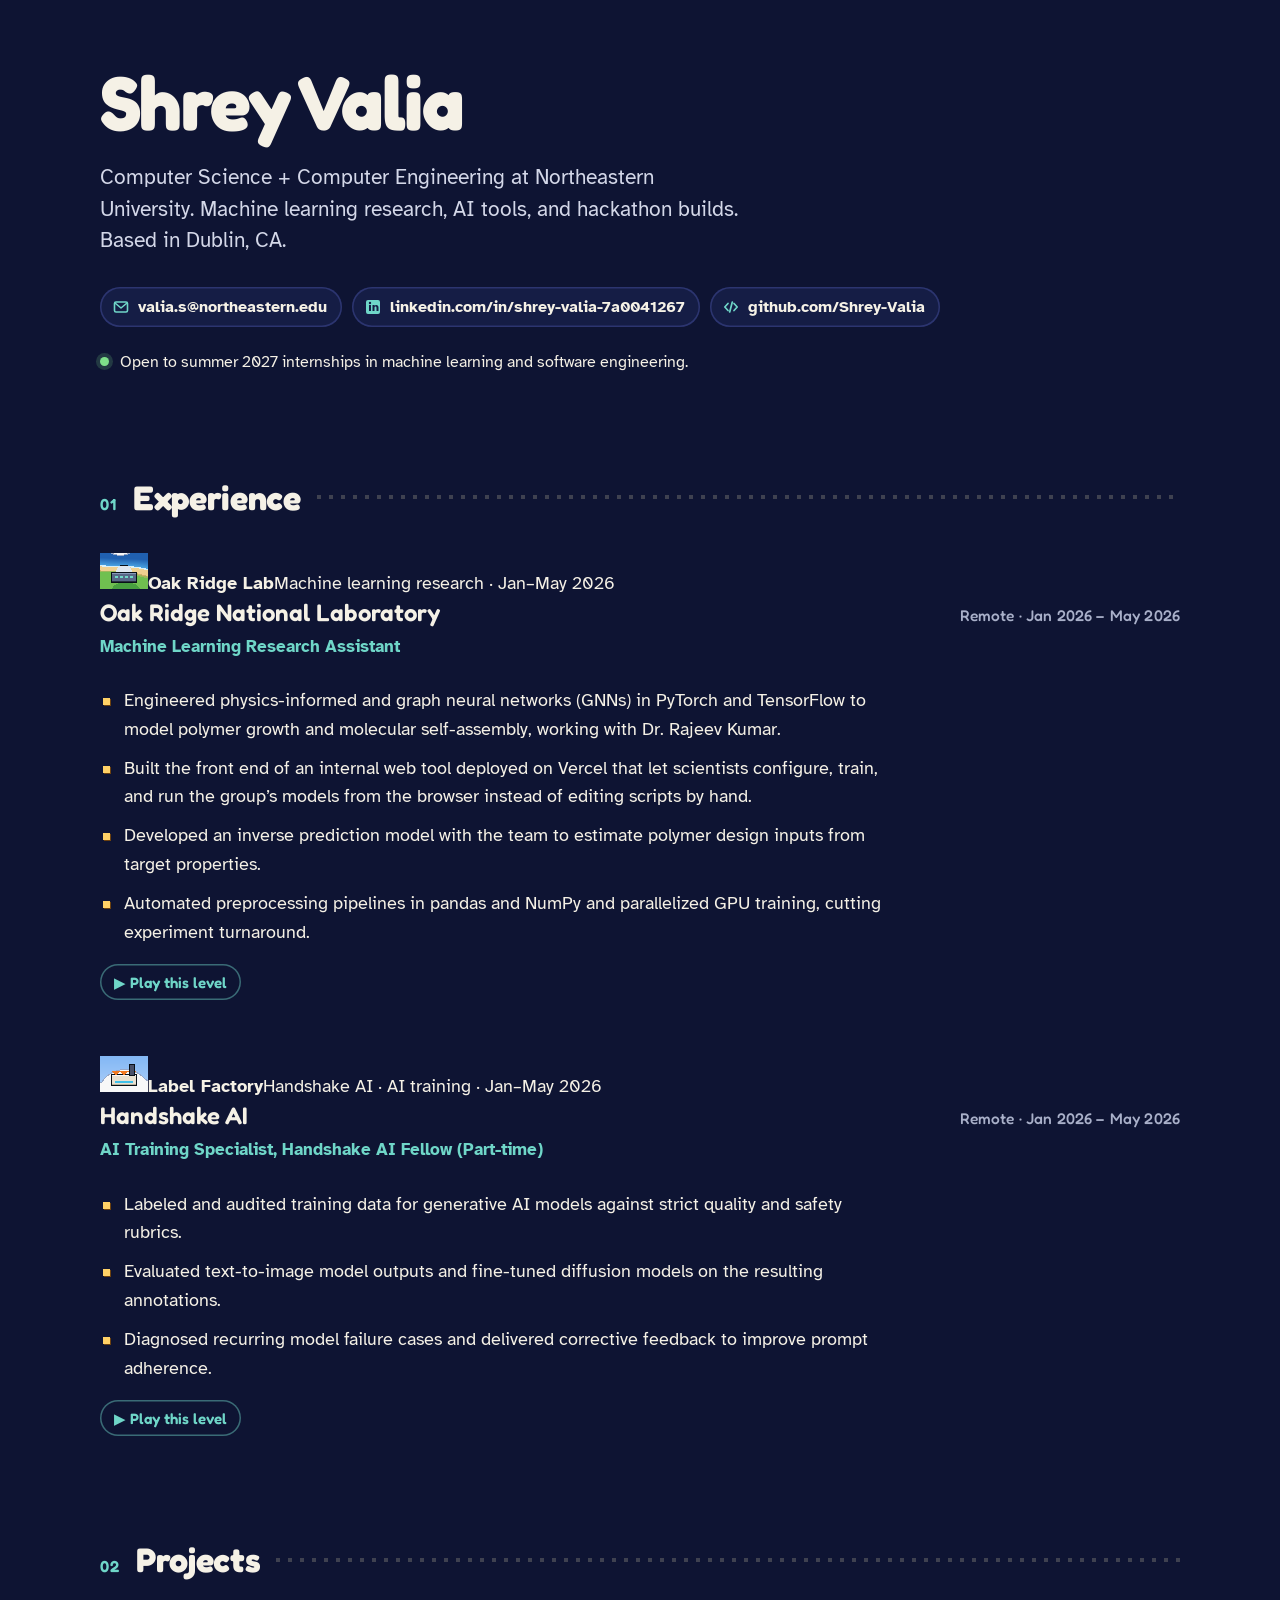
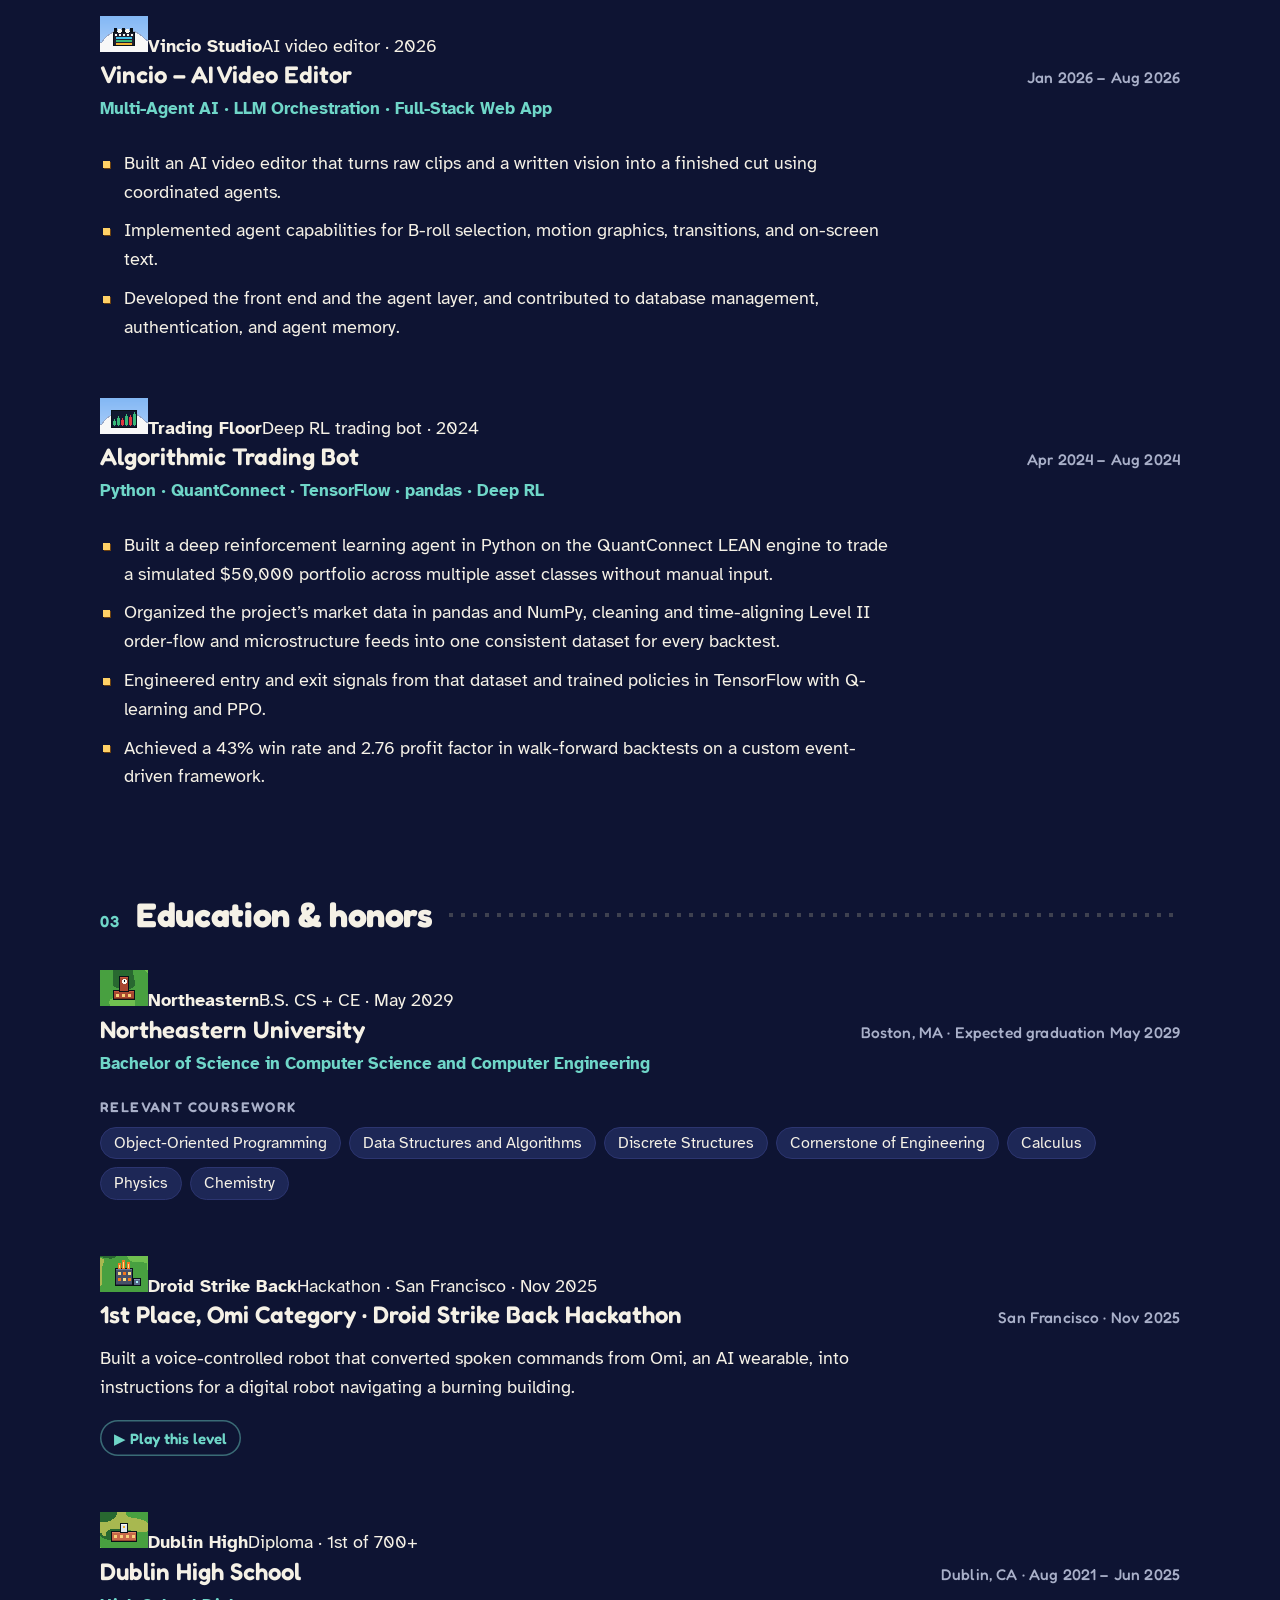
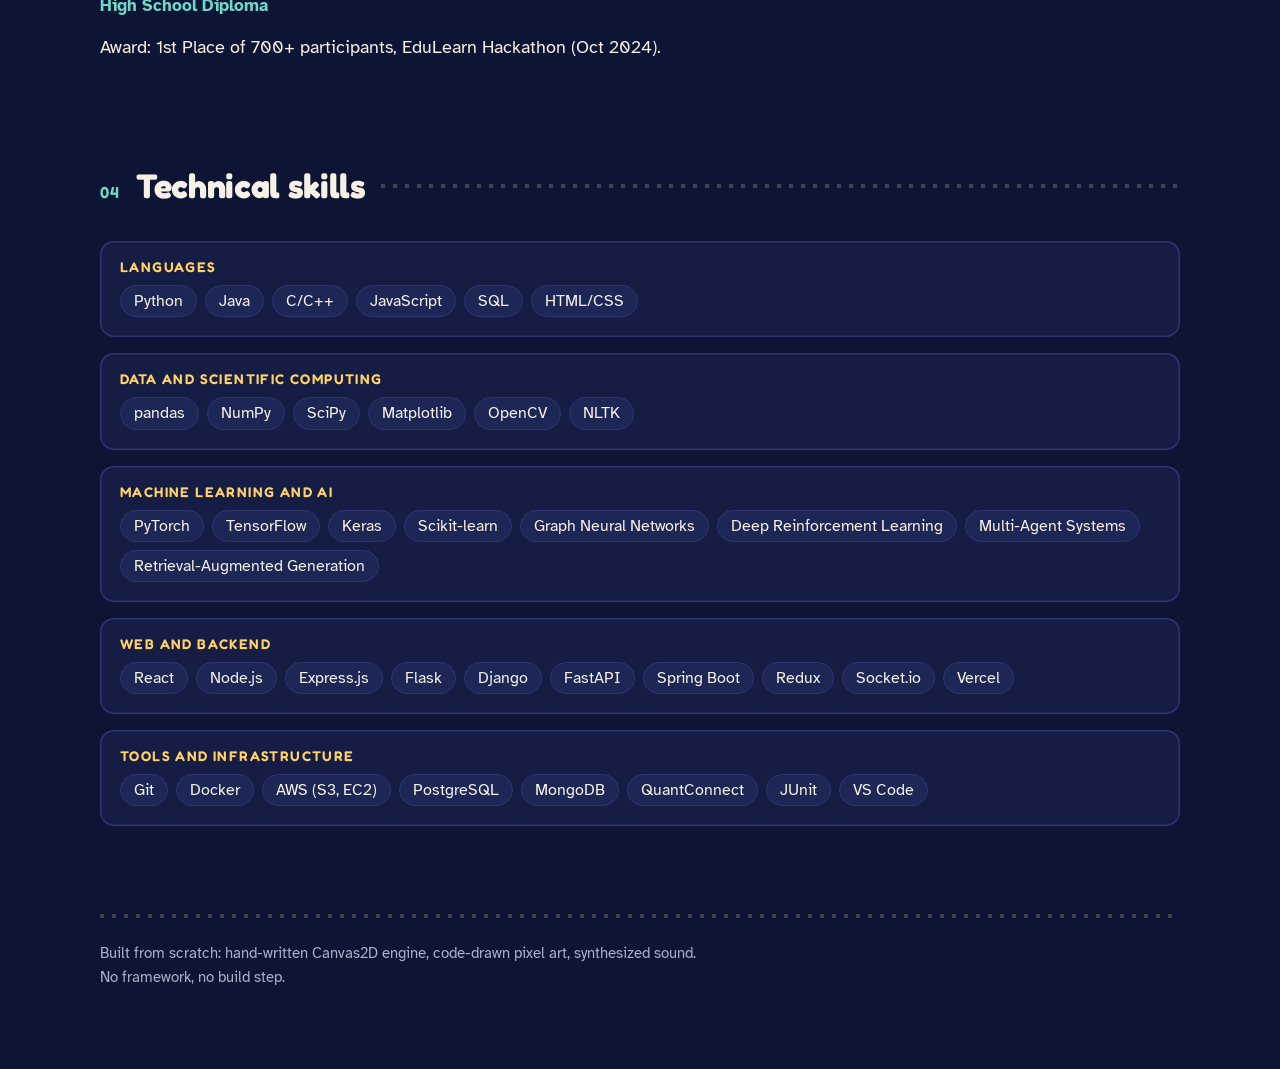
==== commit 481c2542: "Merge branch 'game-v2' into claude/levels-projects-f655f6" ====
--- a/index.html
+++ b/index.html
@@ -42,7 +42,7 @@
   "email": "mailto:valia.s@northeastern.edu",
   "address": { "@type": "PostalAddress", "addressLocality": "Dublin", "addressRegion": "CA" },
   "alumniOf": [{ "@type": "CollegeOrUniversity", "name": "Northeastern University" }],
-  "sameAs": ["https://www.linkedin.com/in/shrey-valia", "https://github.com/Shrey-Valia"]
+  "sameAs": ["https://www.linkedin.com/in/shrey-valia-7a0041267/", "https://github.com/Shrey-Valia"]
 }
 </script>
 </head>
@@ -92,7 +92,7 @@
           </div>
           <p class="title__links">
             <a href="mailto:valia.s@northeastern.edu">Email</a> ·
-            <a href="https://www.linkedin.com/in/shrey-valia" rel="me">LinkedIn</a> ·
+            <a href="https://www.linkedin.com/in/shrey-valia-7a0041267/" rel="me">LinkedIn</a> ·
             <a href="https://github.com/Shrey-Valia" rel="me">GitHub</a>
           </p>
           <p class="title__help"><span class="when-keys">Arrow keys to move and jump · ↓ to enter ports · R for the résumé, anytime</span><span class="when-touch">Tap a place on the map to travel · the résumé is always one tap away</span></p>
@@ -196,10 +196,10 @@
     </div>
     <ul class="resume__contact" data-node="lighthouse">
       <li data-fact="c-email" data-title="Email" data-kicker="Contact"><a href="mailto:valia.s@northeastern.edu">valia.s@northeastern.edu</a></li>
-      <li data-fact="c-linkedin" data-title="LinkedIn" data-kicker="Contact"><a href="https://www.linkedin.com/in/shrey-valia" rel="me">linkedin.com/in/shrey-valia</a></li>
+      <li data-fact="c-linkedin" data-title="LinkedIn" data-kicker="Contact"><a href="https://www.linkedin.com/in/shrey-valia-7a0041267/" rel="me">linkedin.com/in/shrey-valia-7a0041267</a></li>
       <li data-fact="c-github" data-title="GitHub" data-kicker="Contact"><a href="https://github.com/Shrey-Valia" rel="me">github.com/Shrey-Valia</a></li>
     </ul>
-    <p class="resume__open" data-fact="c-open" data-title="Open to work" data-kicker="Contact">Open to summer 2027 internships in machine learning and software engineering.</p>
+    <p class="resume__open" data-fact="c-open" data-title="Open to work" data-kicker="Contact" data-flag="inference">Open to summer 2027 internships in machine learning and software engineering.</p>
   </header>
 
   <section class="resume__section" aria-labelledby="h-experience">
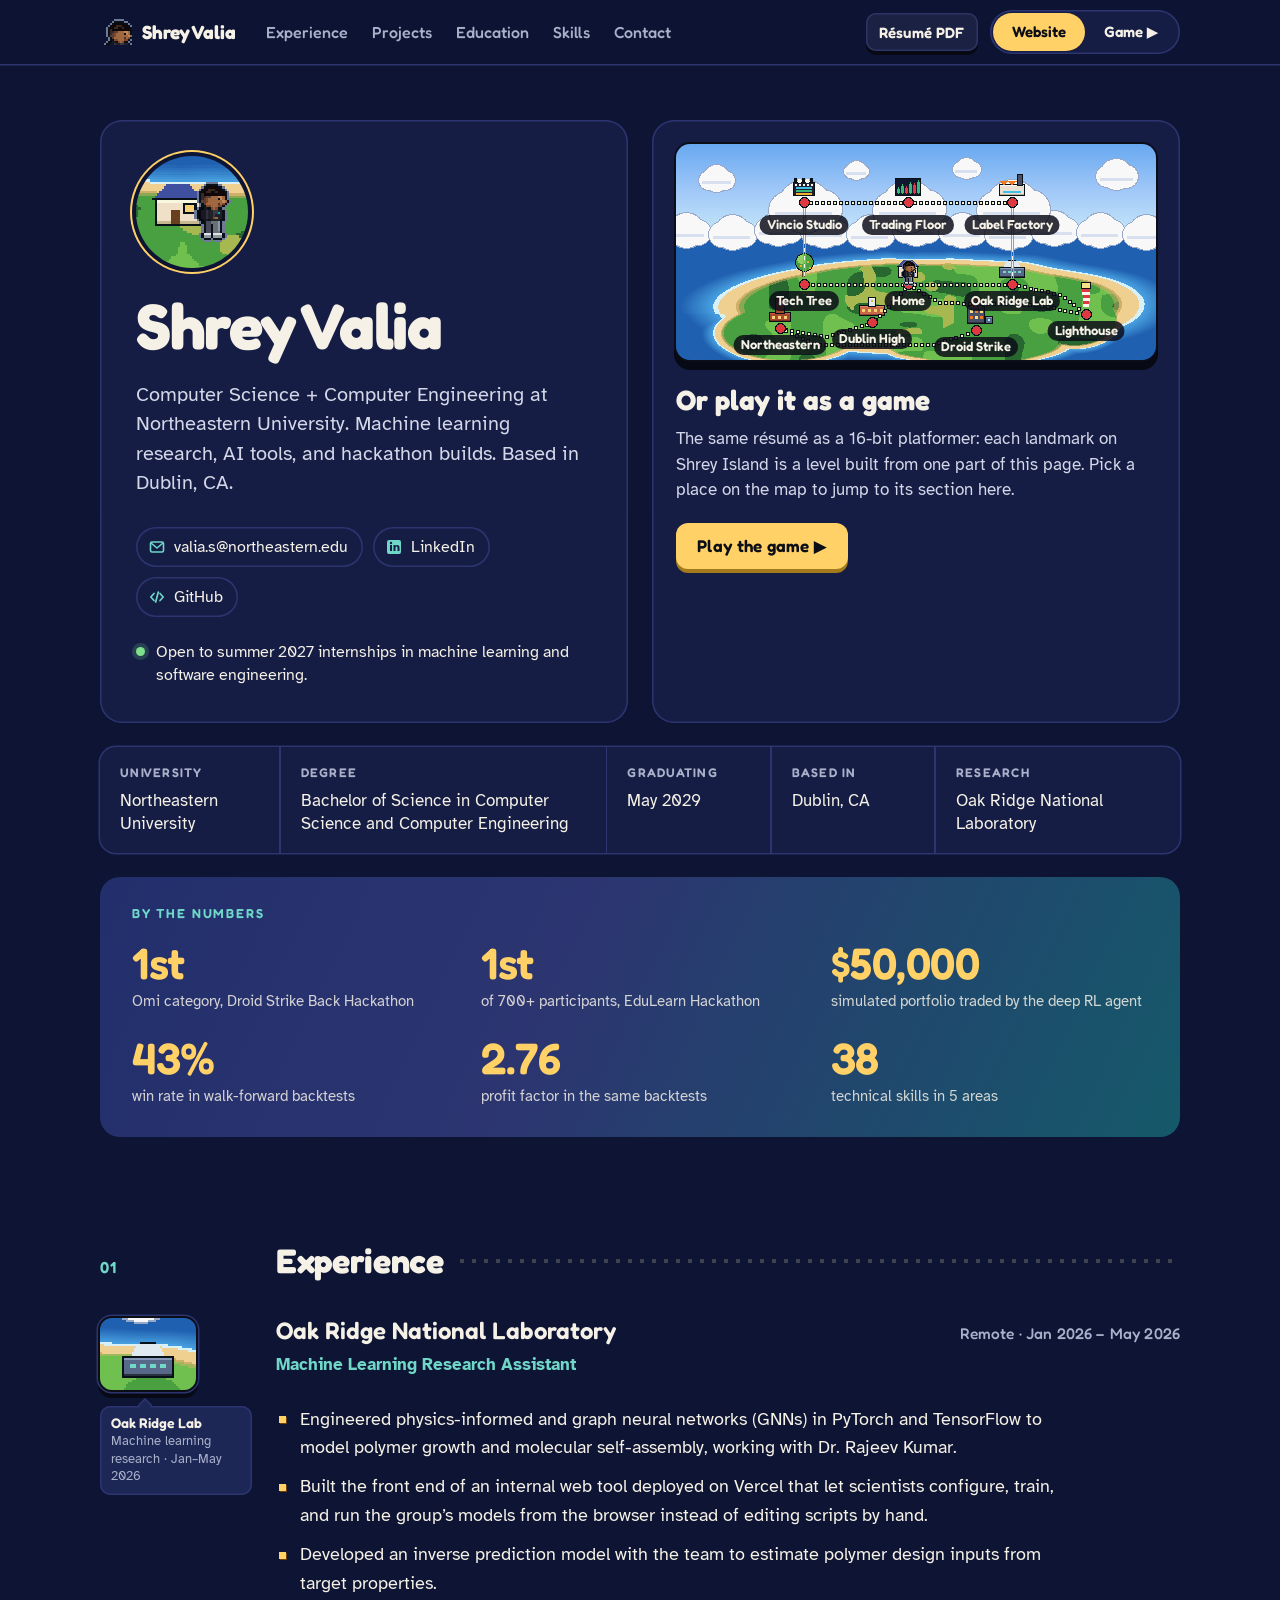
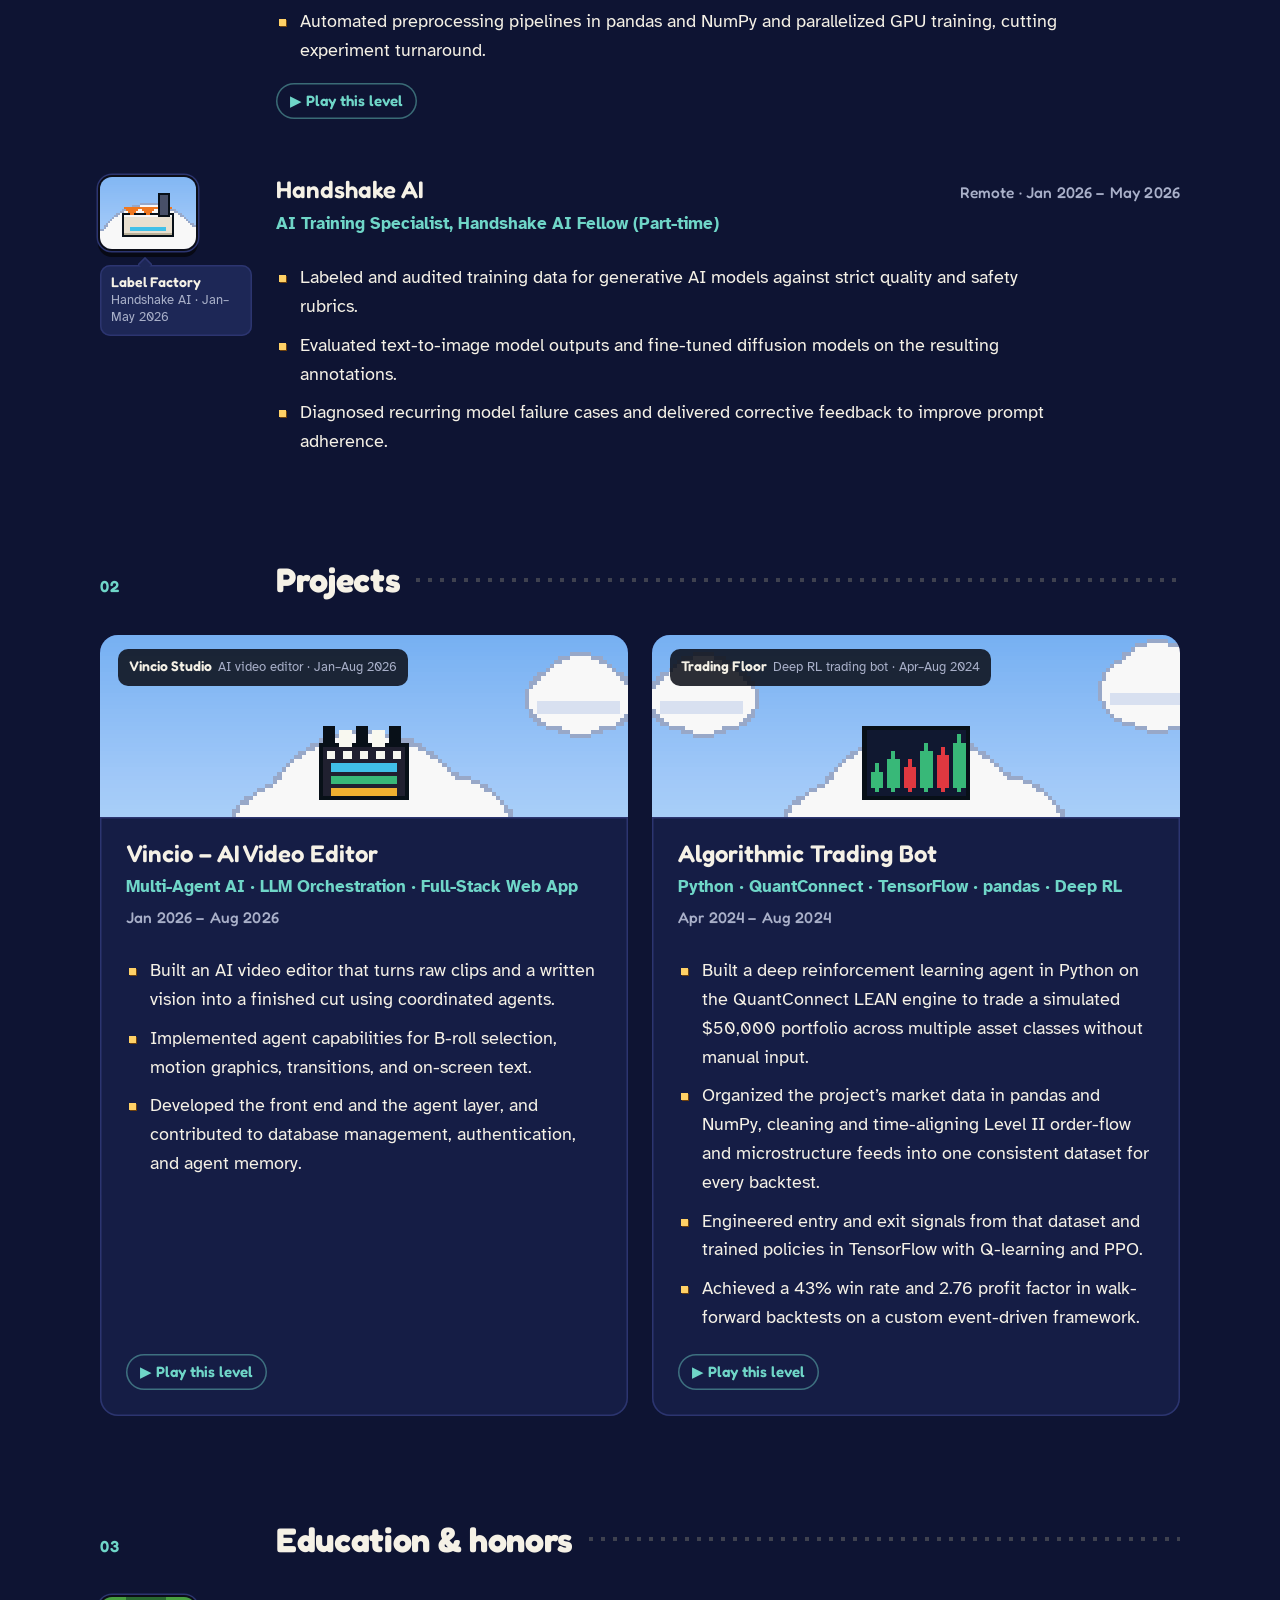
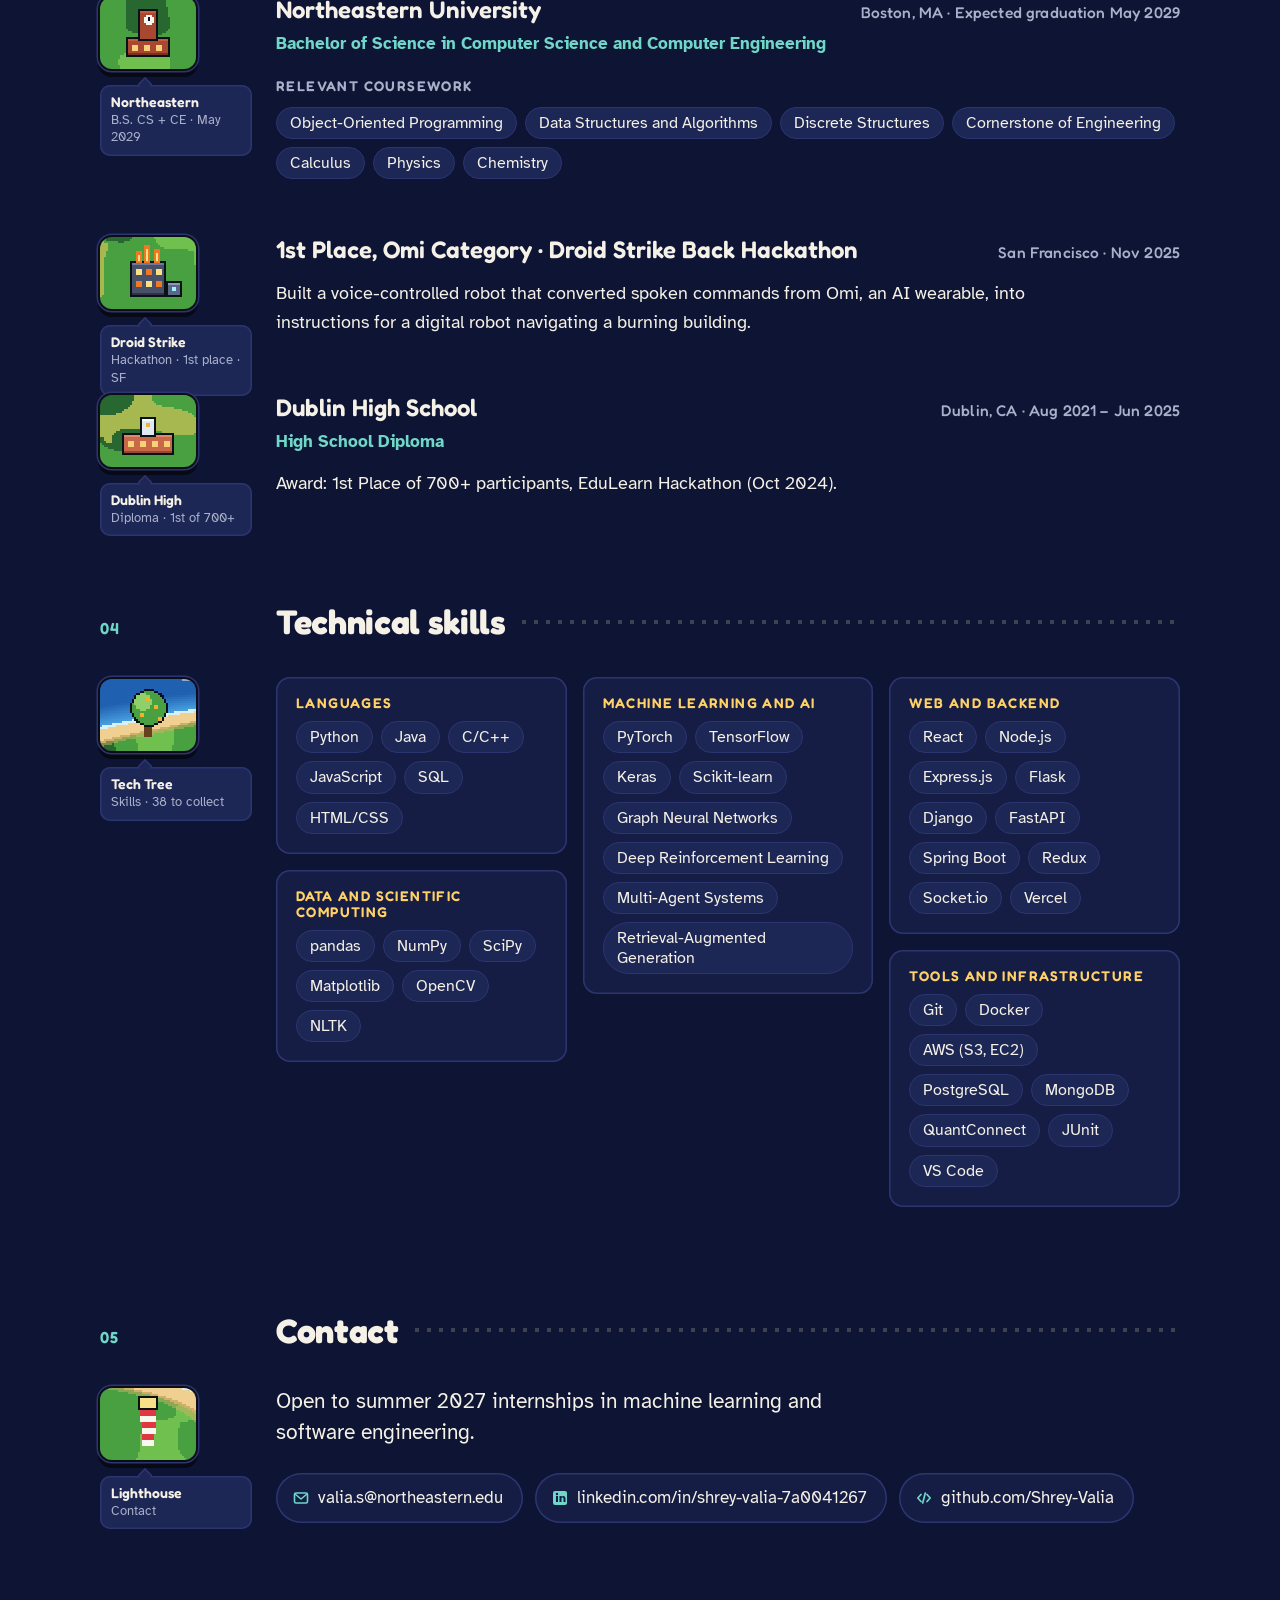
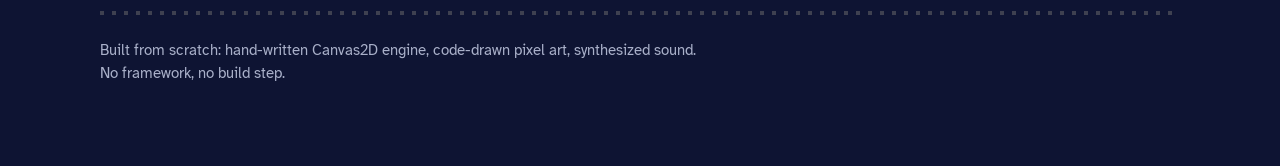
==== commit b03ecd5a: "Merge the page view: the portfolio as a website, the game one click away Co-Authored-By: Claude Opus" ====
--- a/index.html
+++ b/index.html
@@ -3,8 +3,8 @@
 <head>
 <meta charset="utf-8">
 <meta name="viewport" content="width=device-width, initial-scale=1, viewport-fit=cover">
-<title>Shrey Valia · CS + CE @ Northeastern · ML research · Playable portfolio</title>
-<meta name="description" content="Shrey Valia builds physics-informed and graph neural networks and AI tools. Play through his résumé as a 16-bit platformer, or read it as text.">
+<title>Shrey Valia · CS + CE @ Northeastern · ML research</title>
+<meta name="description" content="Shrey Valia: Computer Science + Computer Engineering at Northeastern. Machine learning research at Oak Ridge National Laboratory, AI tools, and hackathon wins. The résumé is also a playable 16-bit game.">
 <meta name="author" content="Shrey Valia">
 <meta name="theme-color" content="#0b0d17">
 <link rel="icon" href="data:image/svg+xml,%3Csvg xmlns='http://www.w3.org/2000/svg' viewBox='0 0 16 16' shape-rendering='crispEdges'%3E%3Crect width='16' height='16' fill='%232c3570'/%3E%3Crect x='1' y='1' width='14' height='14' fill='%230f1430'/%3E%3Cpath d='M4 5h1v1h1v1h1v1H6v1H5v1H4V9h1V8h1V7H5V6H4z M8 10h4v1H8z' fill='%236fd6c8'/%3E%3C/svg%3E">
@@ -14,13 +14,17 @@
 
 <!-- Boot guard. The page is a plain résumé until the game proves it can run:
      `js` is added only where ES modules work and we're served over http(s);
-     if the game hasn't reported ready in 8 s, the résumé comes back. -->
+     if the game hasn't reported ready in 8 s, the résumé comes back.
+     The website is the landing view; #play, ?play or ?level= open the game.
+     Set here so the first paint is already right; js/ui/page.js applies the
+     same rule (mirror DEFAULT_VIEW in js/boot.js if that ever changes). -->
 <script>
   (function () {
     var root = document.documentElement;
     if (location.protocol === 'file:') { root.classList.add('file-proto'); return; }
     if (!('noModule' in HTMLScriptElement.prototype)) return;
     root.classList.add('js');
+    if (location.hash !== '#play' && !/[?&](play|level)\b/.test(location.search)) root.classList.add('view-page');
     setTimeout(function () {
       if (!root.classList.contains('game-ready')) root.classList.remove('js');
     }, 8000);
@@ -32,6 +36,7 @@
 <link href="https://fonts.googleapis.com/css2?family=Atkinson+Hyperlegible:ital,wght@0,400;0,700;1,400&family=Fredoka:wght@500;600;700&display=swap" rel="stylesheet">
 <link rel="stylesheet" href="css/base.css">
 <link rel="stylesheet" href="css/resume.css">
+<link rel="stylesheet" href="css/page.css">
 <link rel="stylesheet" href="css/game.css">
 
 <script type="application/ld+json">
@@ -48,7 +53,7 @@
 </head>
 <body>
 
-<a class="skip" id="skip" href="#resume">Skip to text résumé</a>
+<a class="skip" id="skip" href="#resume">Skip to content</a>
 
 <noscript>
   <p class="banner">This portfolio is also a playable game. Turn on JavaScript to play; the full résumé is below.</p>
@@ -88,7 +93,7 @@
           <p class="title__pitch">CS + CE @ Northeastern · ML research @ Oak Ridge National Lab</p>
           <div class="title__actions">
             <button class="pbtn pbtn--primary" type="button" id="title-play">▶ Play</button>
-            <button class="pbtn" type="button" id="title-resume">Read résumé</button>
+            <a class="pbtn" href="#page" id="title-page">View as website</a>
           </div>
           <p class="title__links">
             <a href="mailto:valia.s@northeastern.edu">Email</a> ·
@@ -118,7 +123,7 @@
       <p class="rotate__icon" aria-hidden="true">⟲</p>
       <p class="rotate__text">Turn your phone sideways to play.</p>
       <div class="rotate__actions">
-        <button class="pbtn pbtn--primary" type="button" data-action="resume">Read résumé</button>
+        <a class="pbtn pbtn--primary" href="#page">View as website</a>
         <button class="pbtn" type="button" id="rotate-play">Play anyway</button>
       </div>
     </div>
@@ -170,11 +175,12 @@
   <p class="sr-only" id="sr-status" aria-live="polite"></p>
 </div>
 
-<!-- the résumé moves in here once the game boots -->
+<!-- the résumé moves in here while the in-game dialog is open -->
 <dialog class="resume-dialog" id="resume-dialog" aria-labelledby="resume-dialog-title">
   <div class="resume-dialog__bar">
     <h2 class="resume-dialog__title" id="resume-dialog-title">Résumé</h2>
     <span class="resume-dialog__found" id="resume-found"></span>
+    <a class="pbtn pbtn--small" href="#page">View as website</a>
     <button class="pbtn pbtn--small" type="button" id="resume-close">Close <kbd>Esc</kbd></button>
   </div>
   <nav class="warp" id="warp" aria-label="Fast travel"></nav>
@@ -186,15 +192,34 @@
      Every fact the game shows is an element here with data-fact="id".
      Level files reference these ids; cards clone these nodes.
      data-skill and data-credit children become bricks and textbooks.
+     On its own (no JS, file://, or the page view) it is the portfolio page.
      ════════════════════════════════════════════════════════════════════ -->
+
+<!-- the website's bar (page view only); links are built from the section headings.
+     "Résumé PDF" prints this page through the print styles, so the PDF is always
+     current and never carries the phone number. -->
+<nav class="pagebar" id="pagebar" aria-label="Sections">
+  <a class="pagebar__brand" href="#resume" id="pagebar-brand">Shrey Valia</a>
+  <span class="pagebar__links" id="pagebar-links"></span>
+  <span class="pagebar__end">
+    <button class="pbtn pbtn--small pagebar__pdf" type="button" id="pagebar-pdf" title="Opens the print dialog: choose Save as PDF">Résumé PDF</button>
+    <span class="viewswitch" role="group" aria-label="View">
+      <a href="#page" aria-current="page">Website</a>
+      <a href="#play">Game ▶</a>
+    </span>
+  </span>
+</nav>
+
 <main class="resume" id="resume" tabindex="-1">
 
   <header class="resume__head" data-node="home">
     <div data-fact="p-name" data-title="Shrey Valia" data-kicker="Player one">
       <h1 class="resume__name">Shrey Valia</h1>
-      <p class="resume__tag">Computer Science + Computer Engineering at Northeastern University. Machine learning research, AI tools, and hackathon builds. Based in Dublin, CA.</p>
-    </div>
-    <ul class="resume__contact" data-node="lighthouse">
+      <p class="resume__tag">Computer Science + Computer Engineering at Northeastern University. Machine learning research, AI tools, and hackathon builds. Based in <span data-snap="Based in">Dublin, CA</span>.</p>
+    </div>
+    <!-- the pixel portrait, drawn by js/ui/page-art.js (empty without JS) -->
+    <div class="portrait" id="portrait"></div>
+    <ul class="resume__contact" id="contact" data-node="lighthouse">
       <li data-fact="c-email" data-title="Email" data-kicker="Contact"><a href="mailto:valia.s@northeastern.edu">valia.s@northeastern.edu</a></li>
       <li data-fact="c-linkedin" data-title="LinkedIn" data-kicker="Contact"><a href="https://www.linkedin.com/in/shrey-valia-7a0041267/" rel="me">linkedin.com/in/shrey-valia-7a0041267</a></li>
       <li data-fact="c-github" data-title="GitHub" data-kicker="Contact"><a href="https://github.com/Shrey-Valia" rel="me">github.com/Shrey-Valia</a></li>
@@ -207,7 +232,7 @@
 
     <article class="entry" id="ornl" data-node="ornl" data-kicker="Oak Ridge National Laboratory · ML Research Assistant">
       <header class="entry__head" data-fact="x-ornl" data-title="Oak Ridge National Laboratory">
-        <h3>Oak Ridge National Laboratory</h3>
+        <h3 data-snap="Research">Oak Ridge National Laboratory</h3>
         <p class="entry__role">Machine Learning Research Assistant</p>
         <p class="entry__meta">Remote · Jan 2026 – May 2026</p>
       </header>
@@ -233,7 +258,7 @@
     </article>
   </section>
 
-  <section class="resume__section" aria-labelledby="h-projects">
+  <section class="resume__section resume__section--cards" aria-labelledby="h-projects">
     <h2 id="h-projects">Projects</h2>
 
     <article class="entry" id="vincio" data-node="vincio" data-kicker="Project · Vincio">
@@ -256,22 +281,22 @@
         <p class="entry__meta">Apr 2024 – Aug 2024</p>
       </header>
       <ul class="entry__list">
-        <li data-fact="p-trade-1" data-title="Deep RL agent">Built a deep reinforcement learning agent in Python on the QuantConnect LEAN engine to trade a simulated $50,000 portfolio across multiple asset classes without manual input.</li>
+        <li data-fact="p-trade-1" data-title="Deep RL agent">Built a deep reinforcement learning agent in Python on the QuantConnect LEAN engine to trade a simulated <span data-stat="simulated portfolio traded by the deep RL agent">$50,000</span> portfolio across multiple asset classes without manual input.</li>
         <li data-fact="p-trade-2" data-title="One clean dataset">Organized the project’s market data in pandas and NumPy, cleaning and time-aligning Level II order-flow and microstructure feeds into one consistent dataset for every backtest.</li>
         <li data-fact="p-trade-3" data-title="Q-learning and PPO">Engineered entry and exit signals from that dataset and trained policies in TensorFlow with Q-learning and PPO.</li>
-        <li data-fact="p-trade-4" data-title="Walk-forward results">Achieved a 43% win rate and 2.76 profit factor in walk-forward backtests on a custom event-driven framework.</li>
+        <li data-fact="p-trade-4" data-title="Walk-forward results">Achieved a <span data-stat="win rate in walk-forward backtests">43%</span> win rate and <span data-stat="profit factor in the same backtests">2.76</span> profit factor in walk-forward backtests on a custom event-driven framework.</li>
       </ul>
     </article>
   </section>
 
   <section class="resume__section" aria-labelledby="h-education">
-    <h2 id="h-education">Education &amp; honors</h2>
+    <h2 id="h-education" data-nav="Education">Education &amp; honors</h2>
 
     <article class="entry" id="neu" data-node="neu" data-kicker="Northeastern University">
       <header class="entry__head" data-fact="e-neu" data-title="Northeastern University">
-        <h3>Northeastern University</h3>
-        <p class="entry__role">Bachelor of Science in Computer Science and Computer Engineering</p>
-        <p class="entry__meta">Boston, MA · Expected graduation May 2029</p>
+        <h3 data-snap="University">Northeastern University</h3>
+        <p class="entry__role" data-snap="Degree">Bachelor of Science in Computer Science and Computer Engineering</p>
+        <p class="entry__meta">Boston, MA · Expected graduation <span data-snap="Graduating">May 2029</span></p>
       </header>
       <div class="entry__block" data-fact="e-neu-courses" data-title="Relevant coursework">
         <p class="entry__label">Relevant coursework</p>
@@ -289,7 +314,7 @@
 
     <article class="entry" id="droid" data-node="droid" data-kicker="Award · Droid Strike Back Hackathon">
       <header class="entry__head" data-fact="a-droid" data-title="1st Place, Omi Category">
-        <h3>1st Place, Omi Category · Droid Strike Back Hackathon</h3>
+        <h3><span data-stat="Omi category, Droid Strike Back Hackathon">1st</span> Place, Omi Category · Droid Strike Back Hackathon</h3>
         <p class="entry__meta">San Francisco · Nov 2025</p>
       </header>
       <p class="entry__text" data-fact="a-droid-build" data-title="The build">Built a voice-controlled robot that converted spoken commands from Omi, an AI wearable, into instructions for a digital robot navigating a burning building.</p>
@@ -301,31 +326,33 @@
         <p class="entry__role">High School Diploma</p>
         <p class="entry__meta">Dublin, CA · Aug 2021 – Jun 2025</p>
       </header>
-      <p class="entry__text" data-fact="a-edulearn" data-title="1st of 700+">Award: 1st Place of 700+ participants, EduLearn Hackathon (Oct 2024).</p>
+      <p class="entry__text" data-fact="a-edulearn" data-title="1st of 700+">Award: <span data-stat="of 700+ participants, EduLearn Hackathon">1st</span> Place of 700+ participants, EduLearn Hackathon (Oct 2024).</p>
     </article>
   </section>
 
-  <section class="resume__section" id="skills" data-node="tree" aria-labelledby="h-skills" data-kicker="Skills">
-    <h2 id="h-skills">Technical skills</h2>
-    <div class="skillset" data-fact="s-lang" data-title="Languages">
-      <h3>Languages</h3>
-      <ul class="chips"><li data-skill>Python</li><li data-skill>Java</li><li data-skill>C/C++</li><li data-skill>JavaScript</li><li data-skill>SQL</li><li data-skill>HTML/CSS</li></ul>
-    </div>
-    <div class="skillset" data-fact="s-data" data-title="Data and scientific computing">
-      <h3>Data and scientific computing</h3>
-      <ul class="chips"><li data-skill>pandas</li><li data-skill>NumPy</li><li data-skill>SciPy</li><li data-skill>Matplotlib</li><li data-skill>OpenCV</li><li data-skill>NLTK</li></ul>
-    </div>
-    <div class="skillset" data-fact="s-ml" data-title="Machine learning and AI">
-      <h3>Machine learning and AI</h3>
-      <ul class="chips"><li data-skill>PyTorch</li><li data-skill>TensorFlow</li><li data-skill>Keras</li><li data-skill>Scikit-learn</li><li data-skill>Graph Neural Networks</li><li data-skill>Deep Reinforcement Learning</li><li data-skill>Multi-Agent Systems</li><li data-skill>Retrieval-Augmented Generation</li></ul>
-    </div>
-    <div class="skillset" data-fact="s-web" data-title="Web and backend">
-      <h3>Web and backend</h3>
-      <ul class="chips"><li data-skill>React</li><li data-skill>Node.js</li><li data-skill>Express.js</li><li data-skill>Flask</li><li data-skill>Django</li><li data-skill>FastAPI</li><li data-skill>Spring Boot</li><li data-skill>Redux</li><li data-skill>Socket.io</li><li data-skill>Vercel</li></ul>
-    </div>
-    <div class="skillset" data-fact="s-tools" data-title="Tools and infrastructure">
-      <h3>Tools and infrastructure</h3>
-      <ul class="chips"><li data-skill>Git</li><li data-skill>Docker</li><li data-skill>AWS (S3, EC2)</li><li data-skill>PostgreSQL</li><li data-skill>MongoDB</li><li data-skill>QuantConnect</li><li data-skill>JUnit</li><li data-skill>VS Code</li></ul>
+  <section class="resume__section" id="skills" aria-labelledby="h-skills" data-kicker="Skills">
+    <h2 id="h-skills" data-nav="Skills">Technical skills</h2>
+    <div class="skills" data-node="tree">
+      <div class="skillset" data-fact="s-lang" data-title="Languages">
+        <h3>Languages</h3>
+        <ul class="chips"><li data-skill>Python</li><li data-skill>Java</li><li data-skill>C/C++</li><li data-skill>JavaScript</li><li data-skill>SQL</li><li data-skill>HTML/CSS</li></ul>
+      </div>
+      <div class="skillset" data-fact="s-data" data-title="Data and scientific computing">
+        <h3>Data and scientific computing</h3>
+        <ul class="chips"><li data-skill>pandas</li><li data-skill>NumPy</li><li data-skill>SciPy</li><li data-skill>Matplotlib</li><li data-skill>OpenCV</li><li data-skill>NLTK</li></ul>
+      </div>
+      <div class="skillset" data-fact="s-ml" data-title="Machine learning and AI">
+        <h3>Machine learning and AI</h3>
+        <ul class="chips"><li data-skill>PyTorch</li><li data-skill>TensorFlow</li><li data-skill>Keras</li><li data-skill>Scikit-learn</li><li data-skill>Graph Neural Networks</li><li data-skill>Deep Reinforcement Learning</li><li data-skill>Multi-Agent Systems</li><li data-skill>Retrieval-Augmented Generation</li></ul>
+      </div>
+      <div class="skillset" data-fact="s-web" data-title="Web and backend">
+        <h3>Web and backend</h3>
+        <ul class="chips"><li data-skill>React</li><li data-skill>Node.js</li><li data-skill>Express.js</li><li data-skill>Flask</li><li data-skill>Django</li><li data-skill>FastAPI</li><li data-skill>Spring Boot</li><li data-skill>Redux</li><li data-skill>Socket.io</li><li data-skill>Vercel</li></ul>
+      </div>
+      <div class="skillset" data-fact="s-tools" data-title="Tools and infrastructure">
+        <h3>Tools and infrastructure</h3>
+        <ul class="chips"><li data-skill>Git</li><li data-skill>Docker</li><li data-skill>AWS (S3, EC2)</li><li data-skill>PostgreSQL</li><li data-skill>MongoDB</li><li data-skill>QuantConnect</li><li data-skill>JUnit</li><li data-skill>VS Code</li></ul>
+      </div>
     </div>
   </section>
 
--- a/css/page.css
+++ b/css/page.css
@@ -0,0 +1,364 @@
+/* ═══════════════════════════════════════════════════════════
+   The website's extras: the sticky bar (a Website | Game switch,
+   Shrey running a scroll-progress line), the split hero (Shrey
+   on one half, the game's island on the other), the snapshot
+   and numbers, the landmarks that pop up with each section, and
+   the closing contact block. js/ui/page-art.js and page-fx.js
+   build them; without JS the résumé stands alone.
+   ═══════════════════════════════════════════════════════════ */
+
+/* ─── the bar ──────────────────────────────────────────────── */
+
+.pagebar {
+  position: sticky;
+  top: 0;
+  z-index: 20;
+  align-items: center;
+  gap: 30px;
+  height: 64px;
+  padding: 0 max(16px, (100% - 1080px) / 2);
+  background: rgba(14, 20, 51, 0.92);
+  -webkit-backdrop-filter: blur(10px);
+  backdrop-filter: blur(10px);
+  box-shadow: 0 1.5px 0 var(--rule);
+}
+
+.pagebar__brand {
+  display: inline-flex;
+  align-items: center;
+  gap: 10px;
+  flex: none;
+  color: var(--text);
+  font-family: var(--display);
+  font-weight: 700;
+  font-size: 19px;
+  text-decoration: none;
+}
+.pagebar__mark { width: 32px; height: 26px; image-rendering: pixelated; }
+
+.pagebar__links { display: flex; gap: 24px; min-width: 0; }
+.pagebar__links a {
+  padding: 8px 0;
+  color: var(--muted);
+  font-family: var(--display);
+  font-weight: 500;
+  font-size: 16px;
+  white-space: nowrap;
+  text-decoration: none;
+}
+.pagebar__links a:hover { color: var(--text); box-shadow: inset 0 -2px 0 var(--gold); }
+
+.pagebar__end { display: flex; align-items: center; gap: 12px; flex: none; margin-left: auto; }
+
+/* two modes of equal weight: the one you're in is lit */
+.viewswitch {
+  display: inline-flex;
+  padding: 3px;
+  border-radius: 999px;
+  background: var(--night-2);
+  box-shadow: inset 0 0 0 1.5px var(--rule);
+}
+.viewswitch a {
+  min-width: 92px;
+  padding: 7px 16px;
+  border-radius: 999px;
+  color: var(--text);
+  font-family: var(--display);
+  font-weight: 600;
+  font-size: 15px;
+  text-align: center;
+  text-decoration: none;
+}
+.viewswitch a:hover { background: var(--night-3); }
+.viewswitch a[aria-current] { background: var(--gold); color: var(--ink); }
+
+@media (max-width: 1019px) { .pagebar__links { display: none; } }
+@media (max-width: 639px) { .pagebar__pdf { display: none; } }
+@media (max-width: 399px) {
+  .pagebar { gap: 10px; }
+  .pagebar__brand { font-size: 17px; }
+  .viewswitch a { min-width: 0; padding-inline: 12px; }
+}
+
+/* scroll progress: a teal-to-gold line, Shrey running at its tip */
+.progress {
+  --p: 0;
+  position: absolute;
+  left: 0;
+  right: 0;
+  bottom: 0;
+  height: 3px;
+  pointer-events: none;
+}
+.progress__fill {
+  position: absolute;
+  inset: 0;
+  background: linear-gradient(90deg, var(--sea), var(--gold));
+  transform: scaleX(var(--p));
+  transform-origin: 0 50%;
+}
+.progress__runner {
+  position: absolute;
+  bottom: 3px;
+  left: calc(var(--p) * (100% - 16px));
+  width: 16px;
+  height: 24px;
+  background-size: 96px 24px;
+  background-repeat: no-repeat;
+  image-rendering: pixelated;
+}
+.progress.is-running .progress__runner { animation: runner 0.36s steps(4) infinite; }
+.progress.is-done .progress__runner { background-position: -80px 0; }
+.progress.is-back .progress__runner { transform: scaleX(-1); }
+.progress.is-top .progress__runner { visibility: hidden; }
+@keyframes runner { from { background-position: -16px 0; } to { background-position: -80px 0; } }
+
+/* ─── the split hero ───────────────────────────────────────── */
+
+.portrait {
+  width: 112px;
+  height: 112px;
+  margin-bottom: 26px;
+  border-radius: 50%;
+  overflow: hidden;
+  background: var(--night-2);
+  box-shadow: 0 0 0 4px var(--night), 0 0 0 6px var(--gold);
+}
+.portrait:empty { display: none; }
+.portrait > canvas { display: block; width: 100%; height: 100%; image-rendering: pixelated; }
+
+.hero-game {
+  margin-top: 40px;
+  padding: 24px;
+  border-radius: 22px;
+  background: var(--night-2);
+  box-shadow: inset 0 0 0 1.5px var(--rule);
+}
+.hero-game__title { margin: 24px 0 0; font-size: 28px; line-height: 1.15; }
+.hero-game__text { max-width: 30em; margin: 10px 0 20px; color: #d3d7e8; font-size: 16.5px; line-height: 1.55; }
+
+@media (min-width: 1000px) {
+  /* two equal halves: Shrey's card on the left, the game's on the right */
+  body > .has-art .resume__head {
+    grid-template-columns: minmax(0, 1fr) minmax(0, 1fr);
+    grid-template-rows: auto auto auto auto minmax(36px, 1fr) auto;
+    grid-template-areas:
+      "portrait game"
+      "name     game"
+      "links    game"
+      "open     game"
+      ".        game"
+      "snap     snap";
+    column-gap: 24px;
+    isolation: isolate;
+  }
+  body > .has-art .resume__head::before {
+    content: "";
+    grid-area: 1 / 1 / 6 / 2;
+    z-index: -1;
+    border-radius: 22px;
+    background: var(--night-2);
+    box-shadow: inset 0 0 0 1.5px var(--rule);
+  }
+  body > .has-art .resume__head > :is([data-fact="p-name"], .hero-links, .resume__open) { margin-inline: 36px; }
+  body > .has-art .resume__head > .portrait { margin: 36px 36px 26px; }
+  body > .has-art .resume__name { font-size: 64px; }
+  body > .has-art .resume__tag { font-size: 19.5px; }
+  body > .has-art .resume__head > .hero-game { margin-top: 0; }
+}
+
+.snapshot {
+  display: grid;
+  grid-template-columns: 1.1fr 2fr 1fr 1fr 1.5fr;
+  gap: 1.5px;
+  margin: 24px 0 0;
+  overflow: hidden;
+  border-radius: 16px;
+  background: var(--rule);
+  box-shadow: 0 0 0 1.5px var(--rule);
+}
+.snapshot__row { padding: 16px 20px 18px; background: var(--night-2); }
+.snapshot dt {
+  color: var(--muted);
+  font-family: var(--display);
+  font-weight: 600;
+  font-size: 12.5px;
+  letter-spacing: 0.1em;
+  text-transform: uppercase;
+}
+.snapshot dd { margin: 6px 0 0; font-size: 16.5px; line-height: 1.4; }
+
+/* by the numbers: only figures that are in the résumé */
+.numbers {
+  margin-top: 24px;
+  padding: 26px 32px 30px;
+  border-radius: 20px;
+  background: linear-gradient(115deg, #222f6c 0%, #2c3570 42%, #15596a 100%);
+}
+.numbers__kicker {
+  margin: 0 0 18px;
+  color: var(--sea);
+  font-family: var(--display);
+  font-weight: 600;
+  font-size: 13px;
+  letter-spacing: 0.14em;
+  text-transform: uppercase;
+}
+.numbers__grid { display: grid; grid-template-columns: repeat(3, minmax(0, 1fr)); gap: 24px 32px; }
+.stat { display: flex; flex-direction: column; gap: 6px; color: inherit; text-decoration: none; }
+.stat__value {
+  color: var(--gold);
+  font-family: var(--display);
+  font-weight: 600;
+  font-size: 44px;
+  line-height: 1;
+  letter-spacing: -0.01em;
+}
+.stat__label { color: rgba(245, 241, 230, 0.84); font-size: 15px; line-height: 1.4; }
+.stat:hover .stat__label { color: var(--text); text-decoration: underline; text-underline-offset: 3px; }
+
+@media (max-width: 999px) {
+  .snapshot { grid-template-columns: 1fr 1fr; }
+  .snapshot__row[data-key="University"], .snapshot__row[data-key="Degree"],
+  .snapshot__row[data-key="Research"] { grid-column: 1 / -1; }
+}
+@media (max-width: 759px) {
+  .portrait { width: 96px; height: 96px; }
+  .hero-game { padding: 16px 16px 22px; }
+  .numbers { padding: 22px 20px 24px; }
+  .numbers__grid { grid-template-columns: repeat(2, minmax(0, 1fr)); gap: 22px 20px; }
+  .stat__value { font-size: 36px; }
+}
+
+/* ─── the island map ───────────────────────────────────────── */
+
+.pagemap { margin: 0; }
+.pagemap__art {
+  position: relative;
+  width: 480px;
+  max-width: 100%;
+  aspect-ratio: 480 / 216;
+  border-radius: 14px;
+  box-shadow: 0 0 0 2px var(--ink), 0 8px 0 2px #070914;
+}
+.pagemap__art canvas {
+  display: block;
+  width: 100%;
+  height: 100%;
+  border-radius: 14px;
+  image-rendering: pixelated;
+}
+.pagemap__pin {
+  position: absolute;
+  transform: translateX(-50%);
+  padding: 1px 7px 2px;
+  border-radius: 999px;
+  background: rgba(11, 13, 23, 0.84);
+  color: var(--text);
+  font-family: var(--display);
+  font-weight: 600;
+  font-size: 13px;
+  line-height: 1.3;
+  white-space: nowrap;
+  text-decoration: none;
+}
+.pagemap__pin:hover, .pagemap__pin:focus-visible { background: var(--gold); color: var(--ink); }
+.pagemap__pin:focus-visible { outline-offset: 1px; }
+
+@media (max-width: 559px) {
+  .pagemap__pins, .hero-game__hint { display: none; }    /* no room for names; the picture stays */
+}
+
+/* ─── landmarks: each section's place, captioned by the game ── */
+
+.landmark {
+  position: absolute;
+  left: 0;
+  top: 2px;
+  width: calc(var(--gutter) - 24px);
+}
+.landmark__art {
+  display: block;
+  width: 96px;
+  height: 72px;
+  border-radius: 12px;
+  box-shadow: 0 0 0 2px var(--ink), 0 0 0 3.5px var(--rule), 0 6px 0 2px #070914;
+  image-rendering: pixelated;
+}
+.landmark__pop {
+  position: relative;
+  display: block;
+  margin-top: 16px;
+  padding: 8px 11px 9px;
+  border-radius: 10px;
+  background: var(--night-3);
+  box-shadow: inset 0 0 0 1.5px var(--rule);
+  font-size: 13px;
+  line-height: 1.35;
+  color: var(--muted);
+}
+.landmark__pop::before {                      /* the pointer up to the art */
+  content: "";
+  position: absolute;
+  left: 40px;
+  top: -6px;
+  width: 10px;
+  height: 10px;
+  background: var(--night-3);
+  box-shadow: inset 1.5px 1.5px 0 var(--rule);
+  transform: rotate(45deg);
+}
+.landmark__pop b {
+  display: block;
+  color: var(--text);
+  font-family: var(--display);
+  font-weight: 600;
+  font-size: 14px;
+}
+
+/* cards: the strip across the top, the caption in its sky */
+.landmark--card { position: relative; top: 0; width: auto; margin: 0 -26px 22px; }
+.landmark--card .landmark__art {
+  width: 100%;
+  height: auto;
+  aspect-ratio: 128 / 44;
+  border-radius: 18px 18px 0 0;
+  box-shadow: 0 1.5px 0 var(--rule);
+}
+.landmark--card .landmark__pop {
+  position: absolute;
+  left: 18px;
+  top: 14px;
+  max-width: calc(100% - 36px);
+  margin: 0;
+  background: rgba(11, 13, 23, 0.86);
+  box-shadow: none;
+}
+.landmark--card .landmark__pop::before { display: none; }
+.landmark--card .landmark__pop b { display: inline; margin-right: 6px; }
+
+/* the pop: the art bounces up, the caption follows it out */
+.landmark.is-waiting .landmark__art { opacity: 0; transform: translateY(10px) scale(0.6); }
+.landmark.is-waiting .landmark__pop { opacity: 0; transform: translateY(-6px) scale(0.92); }
+.landmark.is-popped .landmark__art { animation: landmark-pop 0.42s cubic-bezier(0.3, 1.5, 0.5, 1) both; }
+.landmark.is-popped .landmark__pop { animation: caption-pop 0.32s ease-out 0.16s both; }
+.landmark--card.is-waiting .landmark__art { opacity: 1; transform: none; }   /* strips stay; captions pop */
+.landmark--card.is-popped .landmark__art { animation: none; }
+@keyframes landmark-pop { from { opacity: 0; transform: translateY(10px) scale(0.6); } }
+@keyframes caption-pop { from { opacity: 0; transform: translateY(-6px) scale(0.92); } }
+
+@media (max-width: 759px) {
+  .landmark { position: relative; top: 0; float: right; width: 72px; margin: 4px 0 12px 16px; }
+  .landmark__art { width: 72px; height: 54px; border-radius: 10px; }
+  .landmark__pop { display: none; }            /* the gutter is gone; the art stays */
+  .landmark--card { float: none; width: auto; margin: 0 -20px 20px; }
+  .landmark--card .landmark__art { width: 100%; height: auto; }
+  .landmark--card .landmark__pop { display: block; left: 12px; top: 10px; }
+  .skills > .landmark { display: none; }       /* the columns have no room to float it */
+}
+
+/* ─── contact, at the end ──────────────────────────────────── */
+
+.contactend__lead { margin: 0; max-width: 26em; font-size: 21px; line-height: 1.5; }
+.contactend__links { display: flex; flex-wrap: wrap; gap: 12px; margin: 24px 0 0; padding: 0; list-style: none; }
+.contactend__links a { padding: 12px 20px 12px 17px; font-size: 17px; }
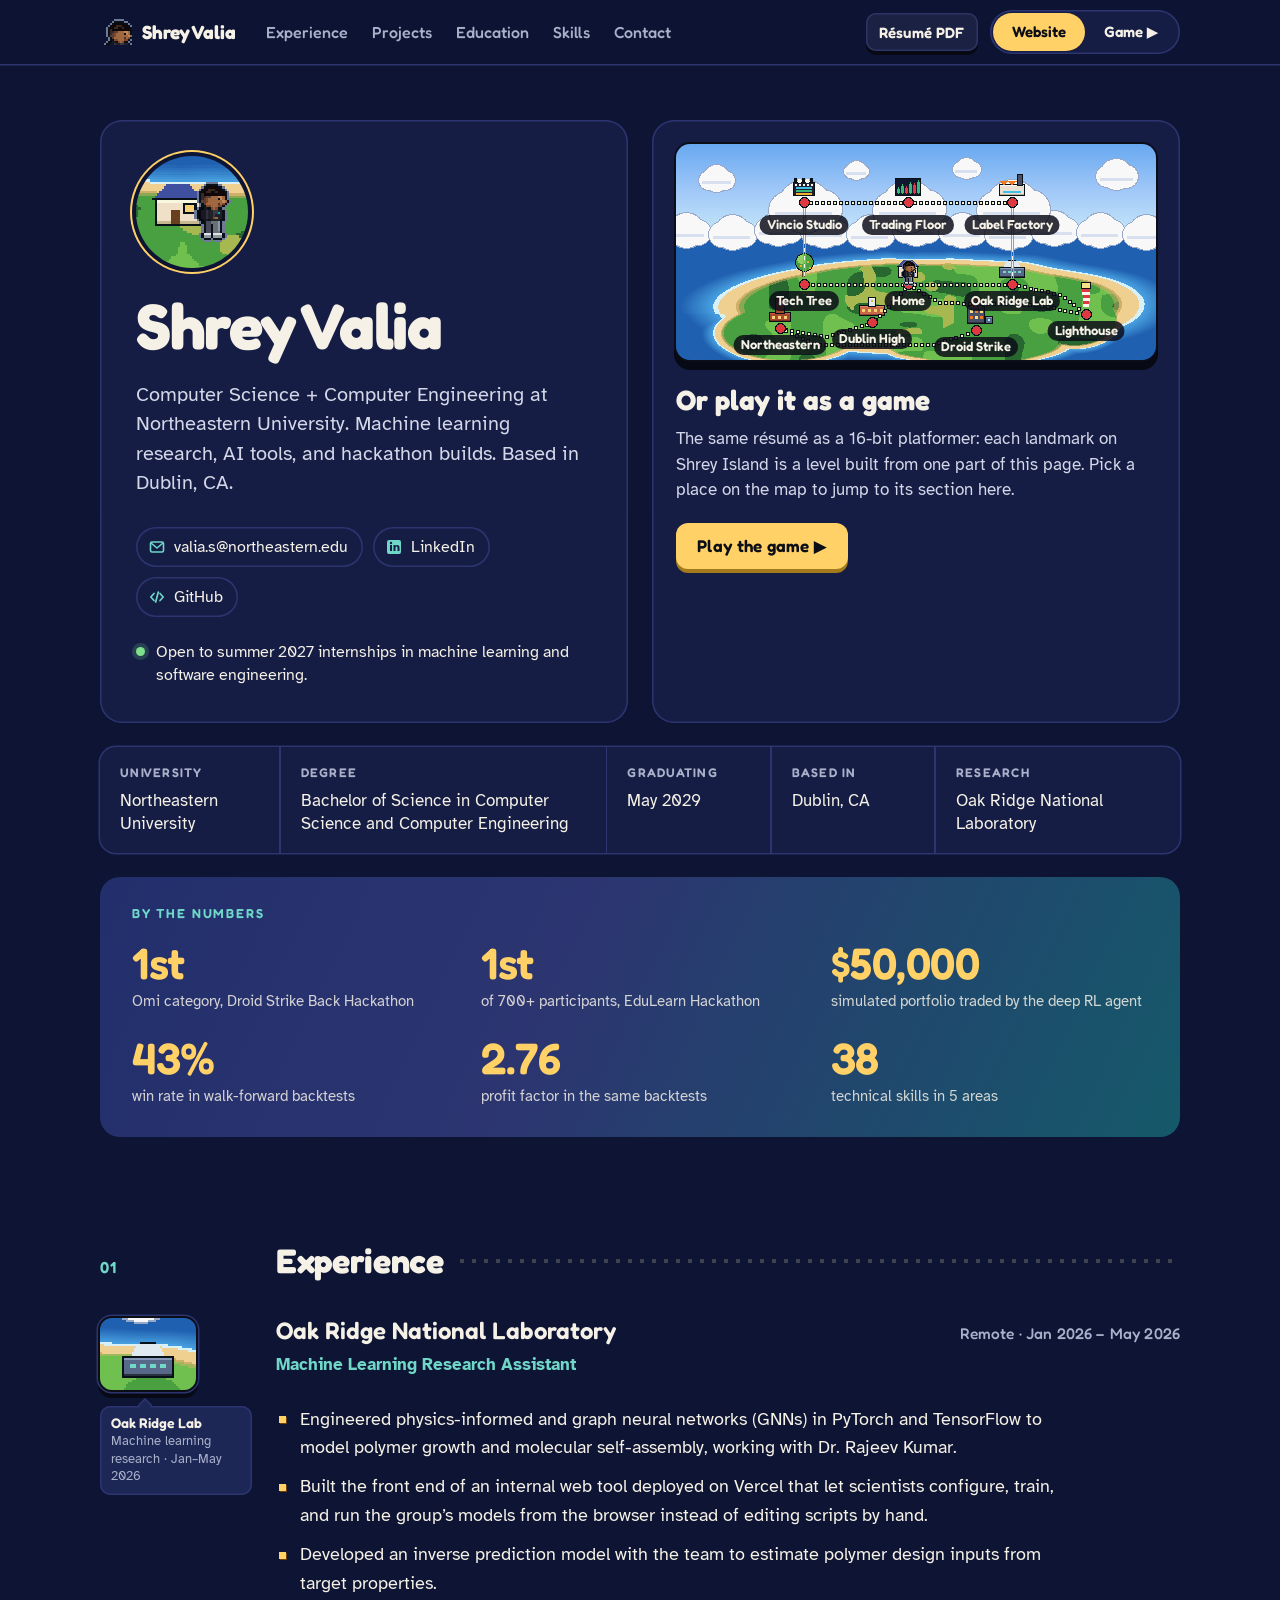
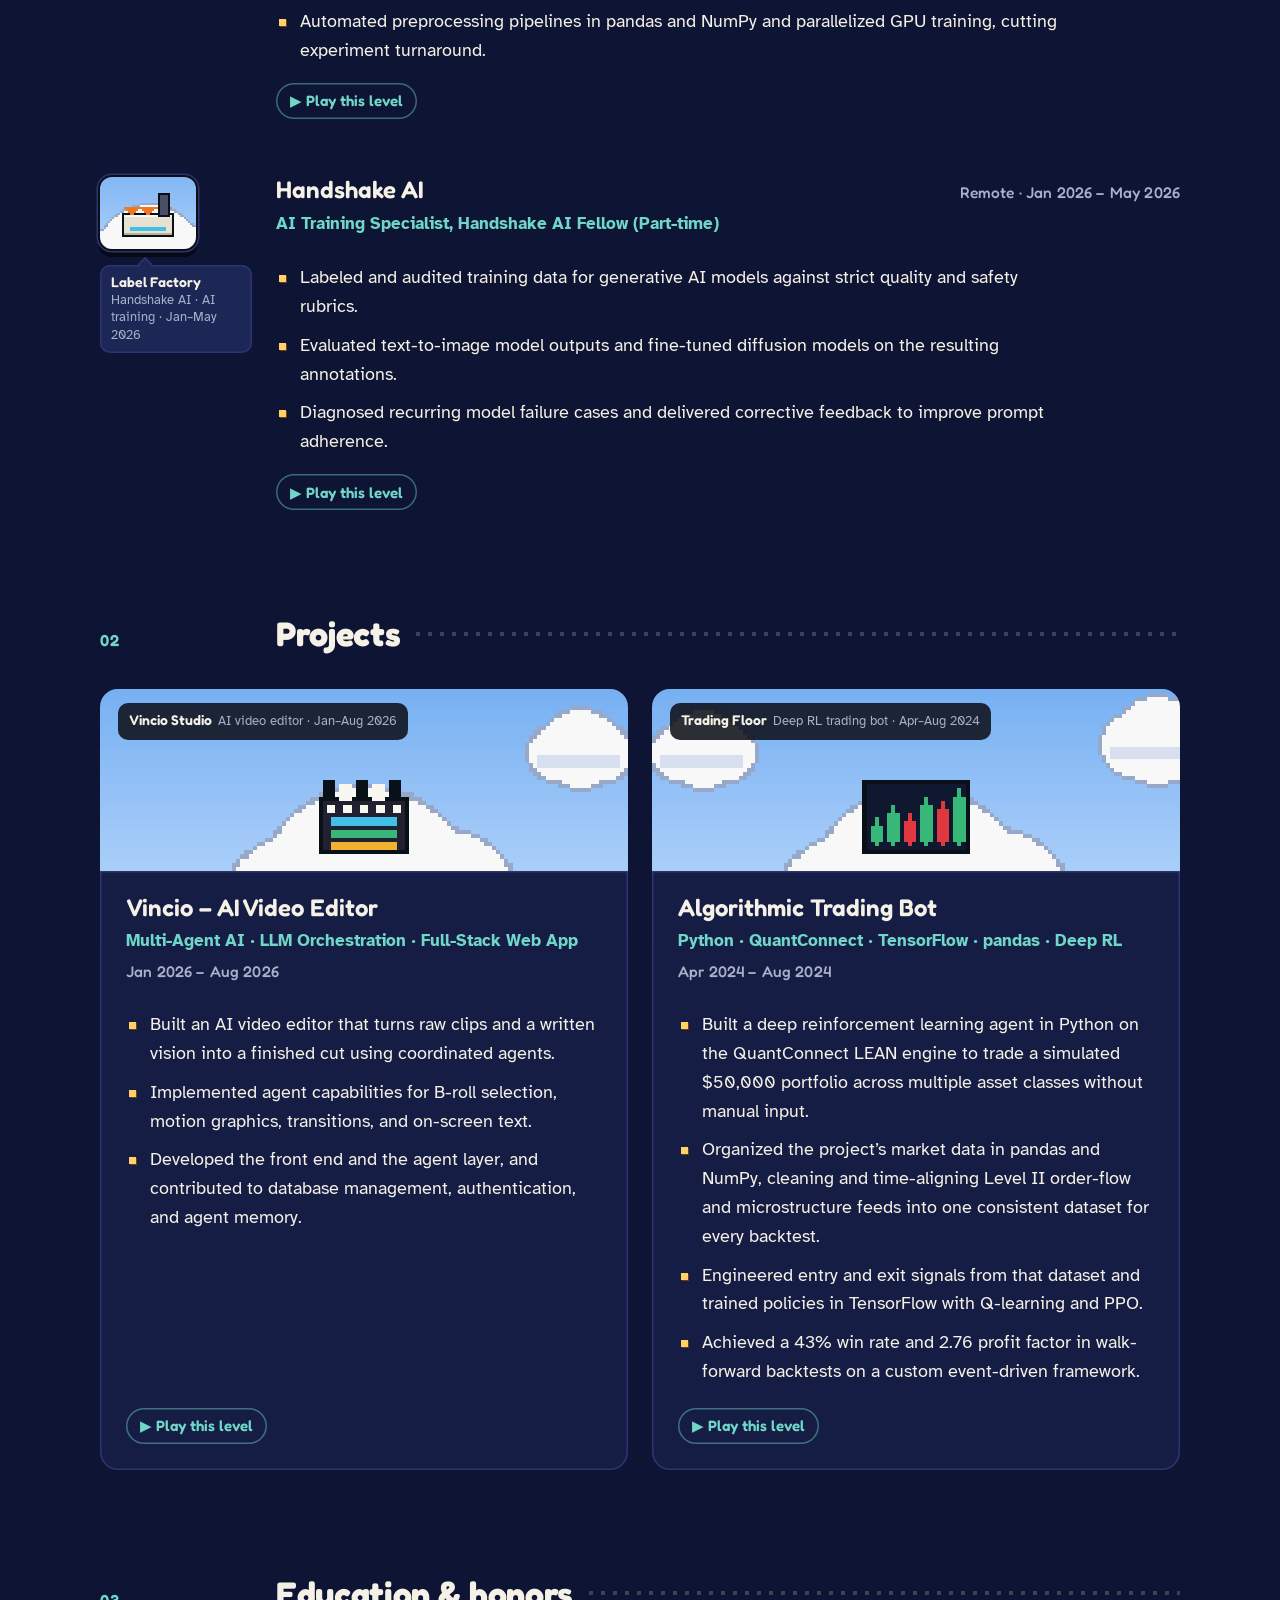
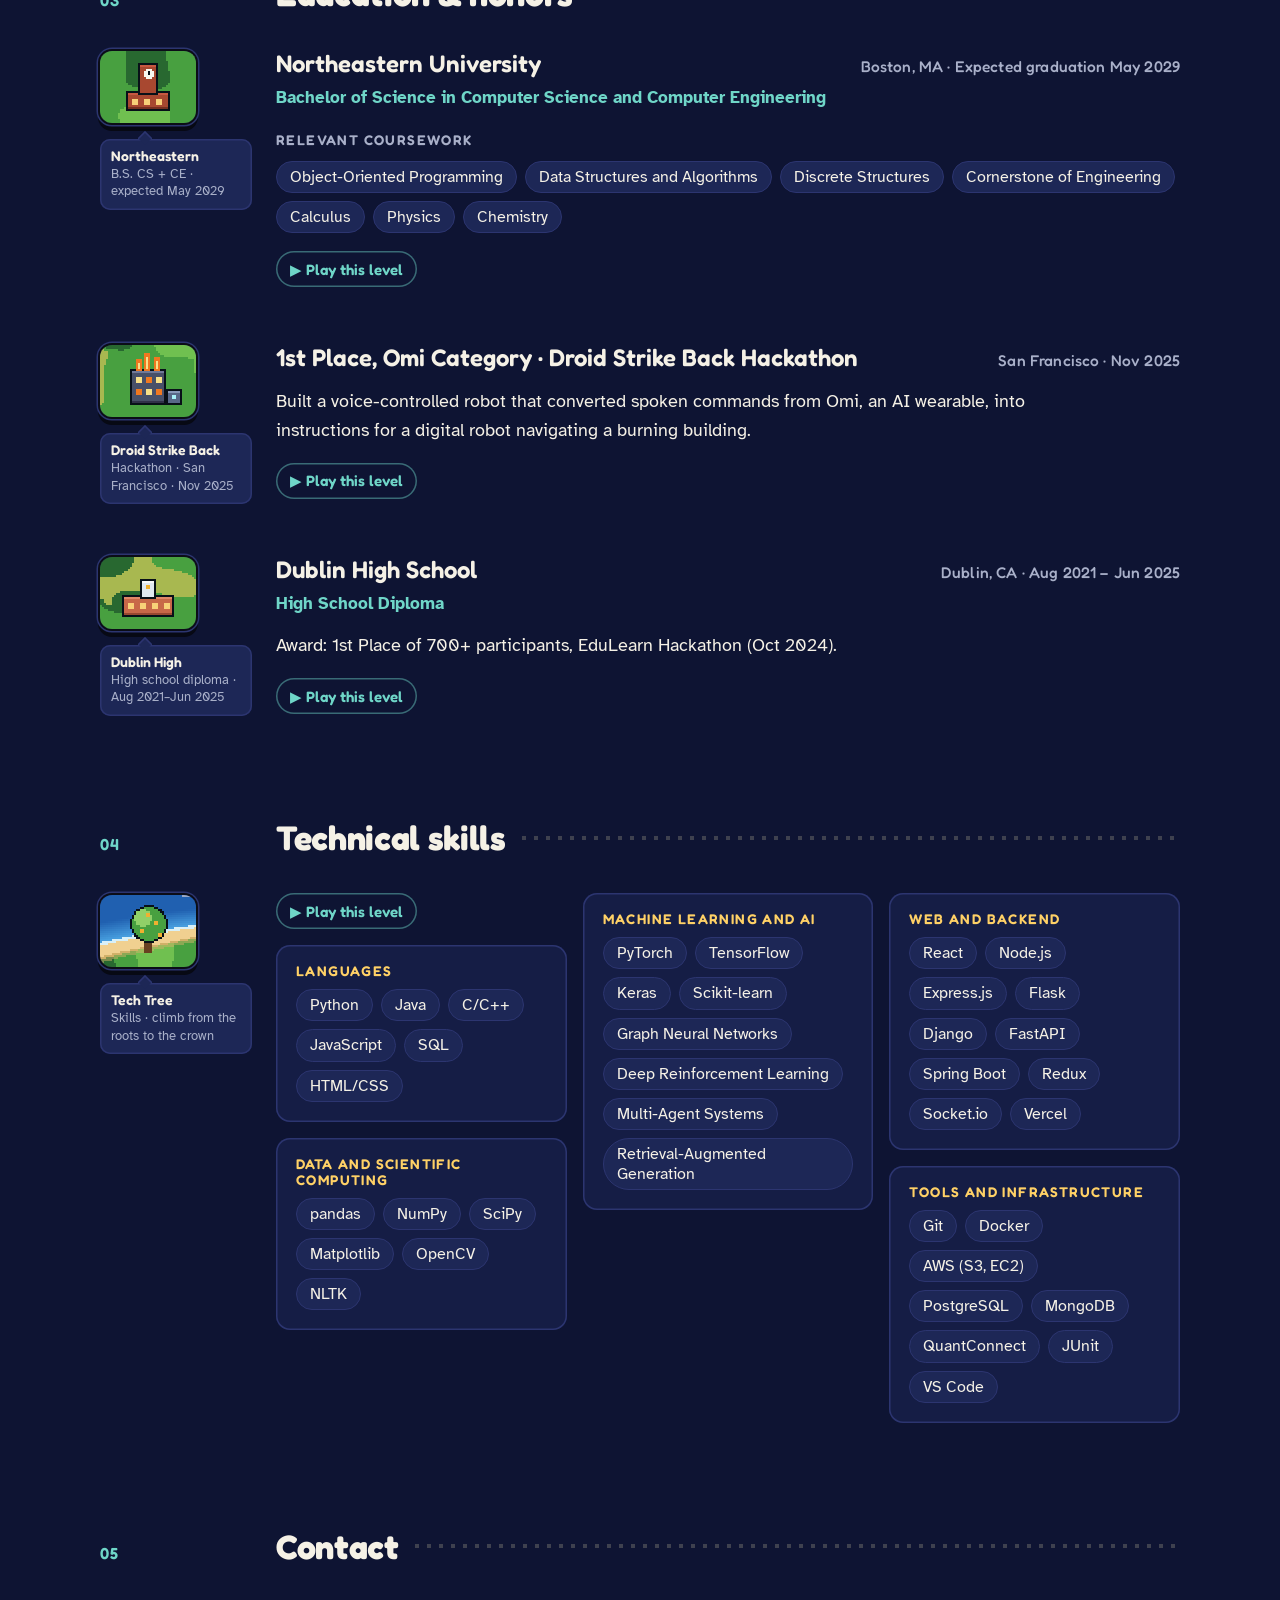
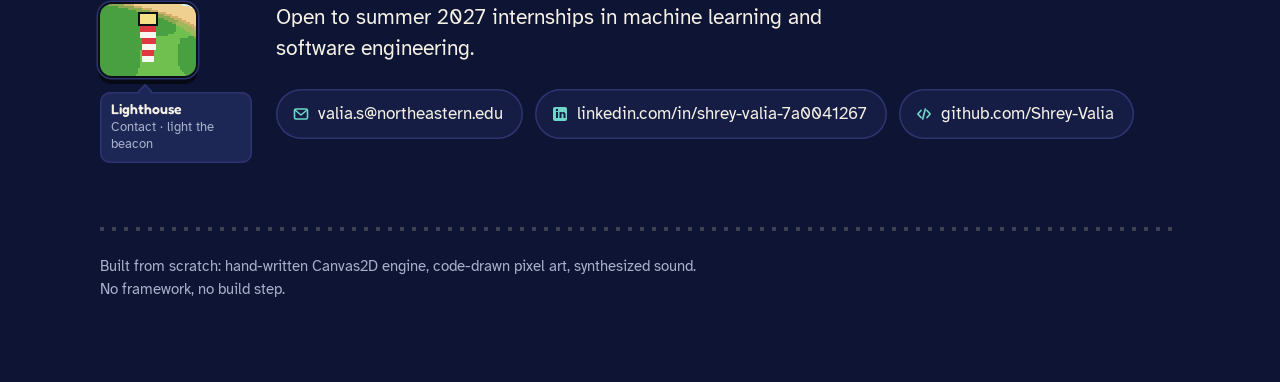
==== commit c3f25928: "Merge levels: Tech Tree and Lighthouse, with skills tracking and the end screen Co-Authored-By: Clau" ====
--- a/index.html
+++ b/index.html
@@ -224,7 +224,7 @@
       <li data-fact="c-linkedin" data-title="LinkedIn" data-kicker="Contact"><a href="https://www.linkedin.com/in/shrey-valia-7a0041267/" rel="me">linkedin.com/in/shrey-valia-7a0041267</a></li>
       <li data-fact="c-github" data-title="GitHub" data-kicker="Contact"><a href="https://github.com/Shrey-Valia" rel="me">github.com/Shrey-Valia</a></li>
     </ul>
-    <p class="resume__open" data-fact="c-open" data-title="Open to work" data-kicker="Contact" data-flag="inference">Open to summer 2027 internships in machine learning and software engineering.</p>
+    <p class="resume__open" data-fact="c-open" data-title="Open to work" data-kicker="Contact">Open to summer 2027 internships in machine learning and software engineering.</p>
   </header>
 
   <section class="resume__section" aria-labelledby="h-experience">
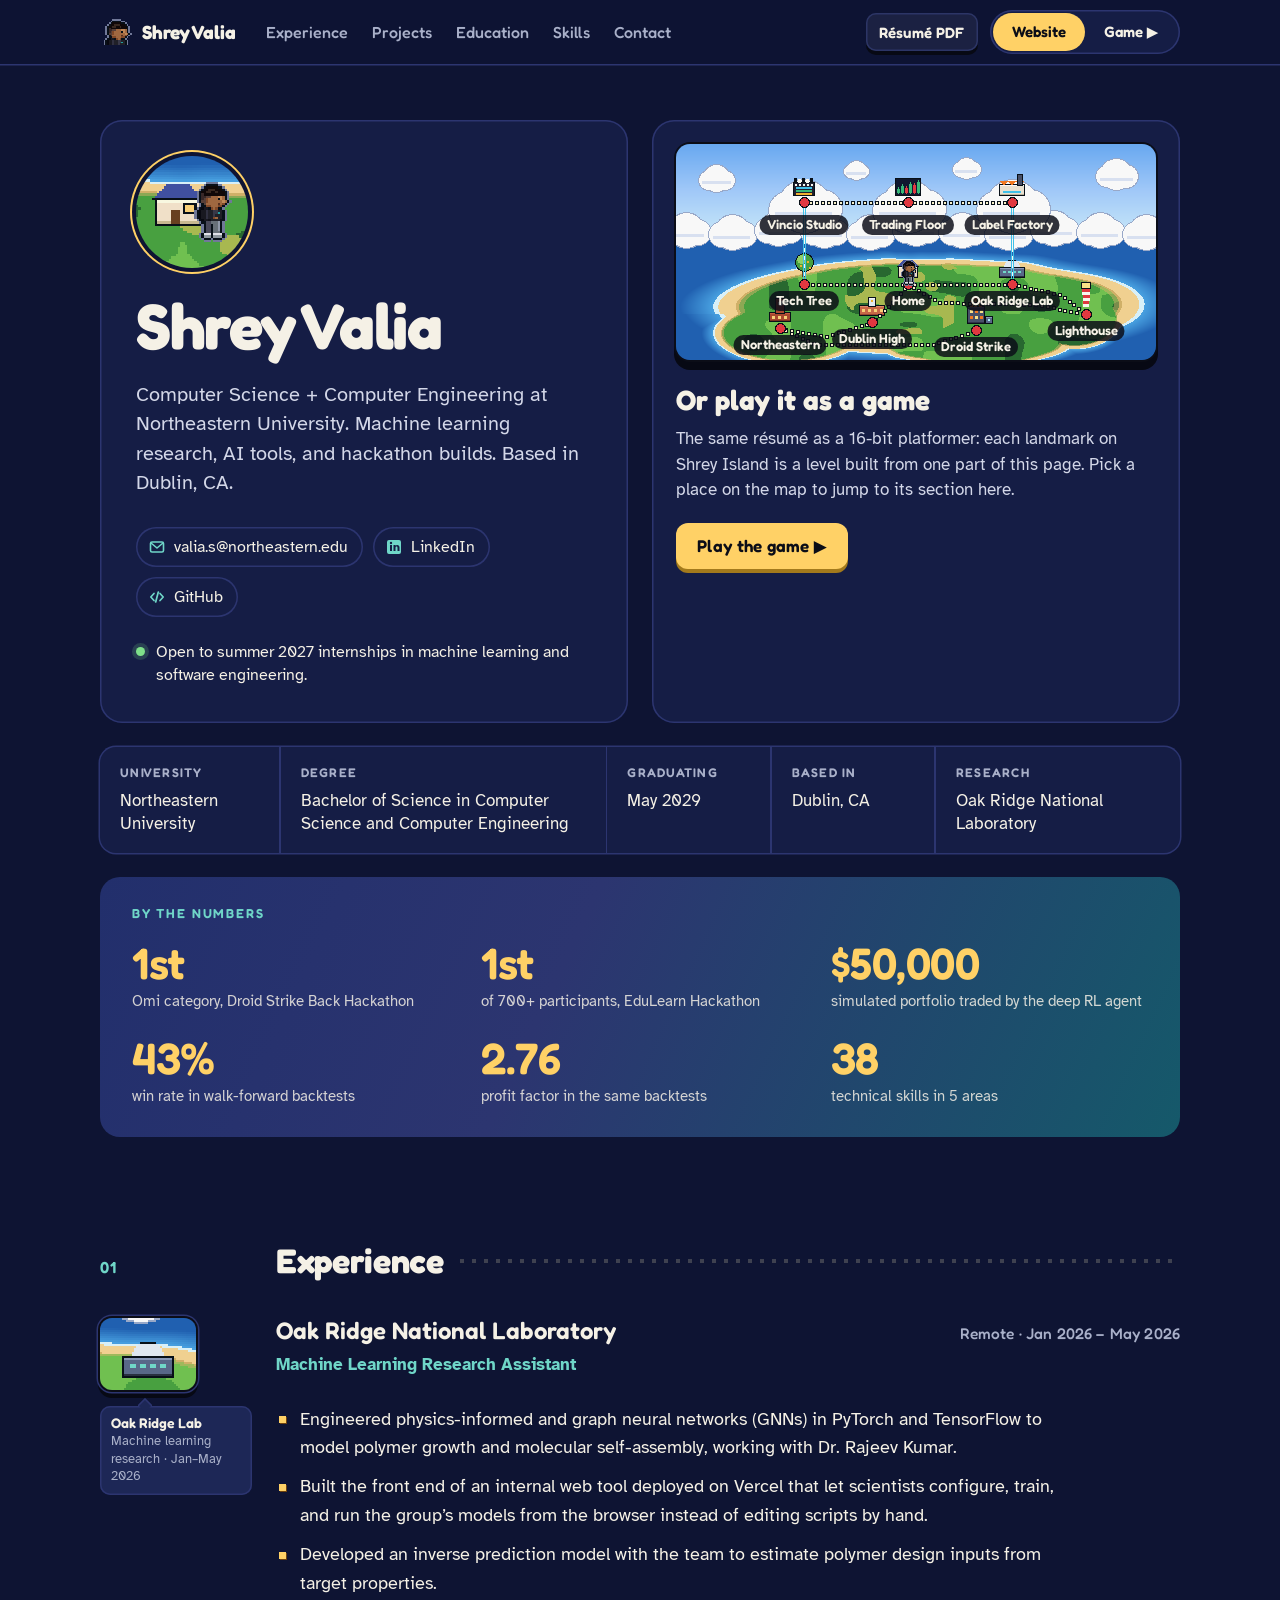
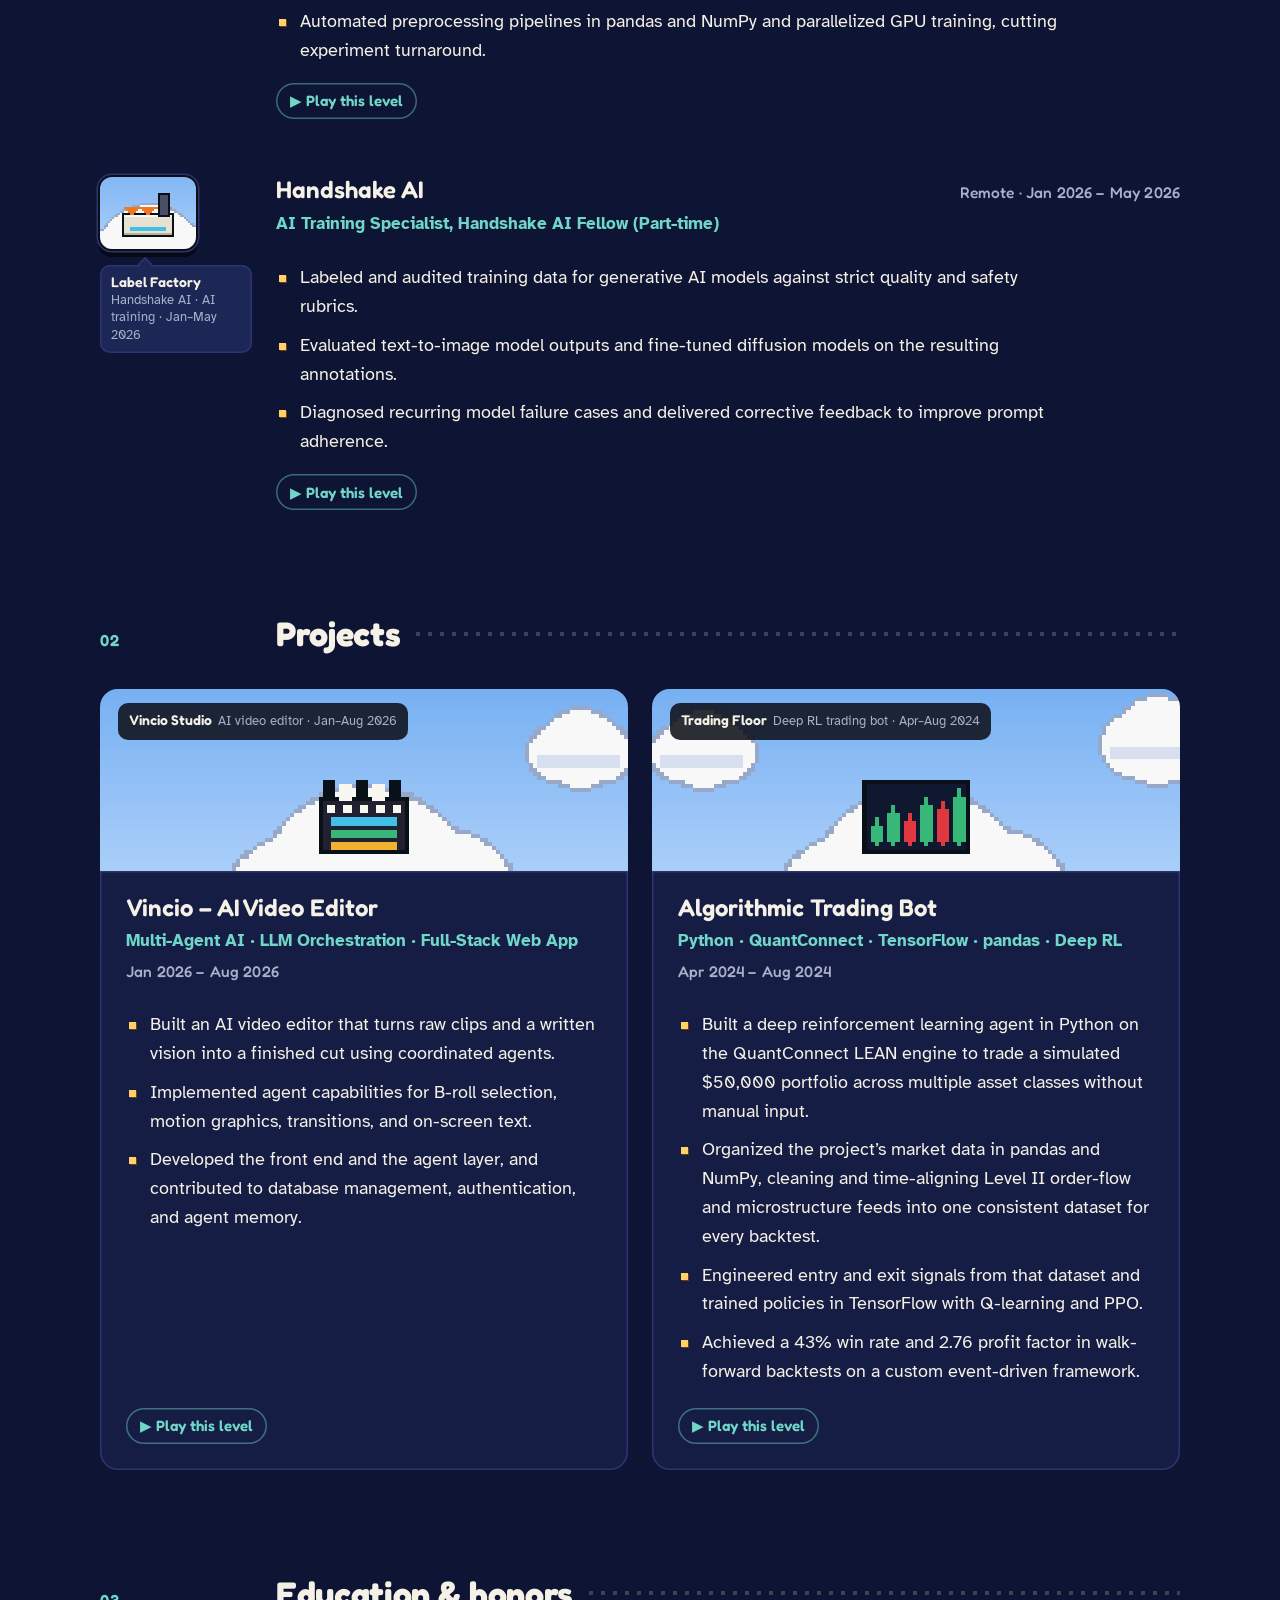
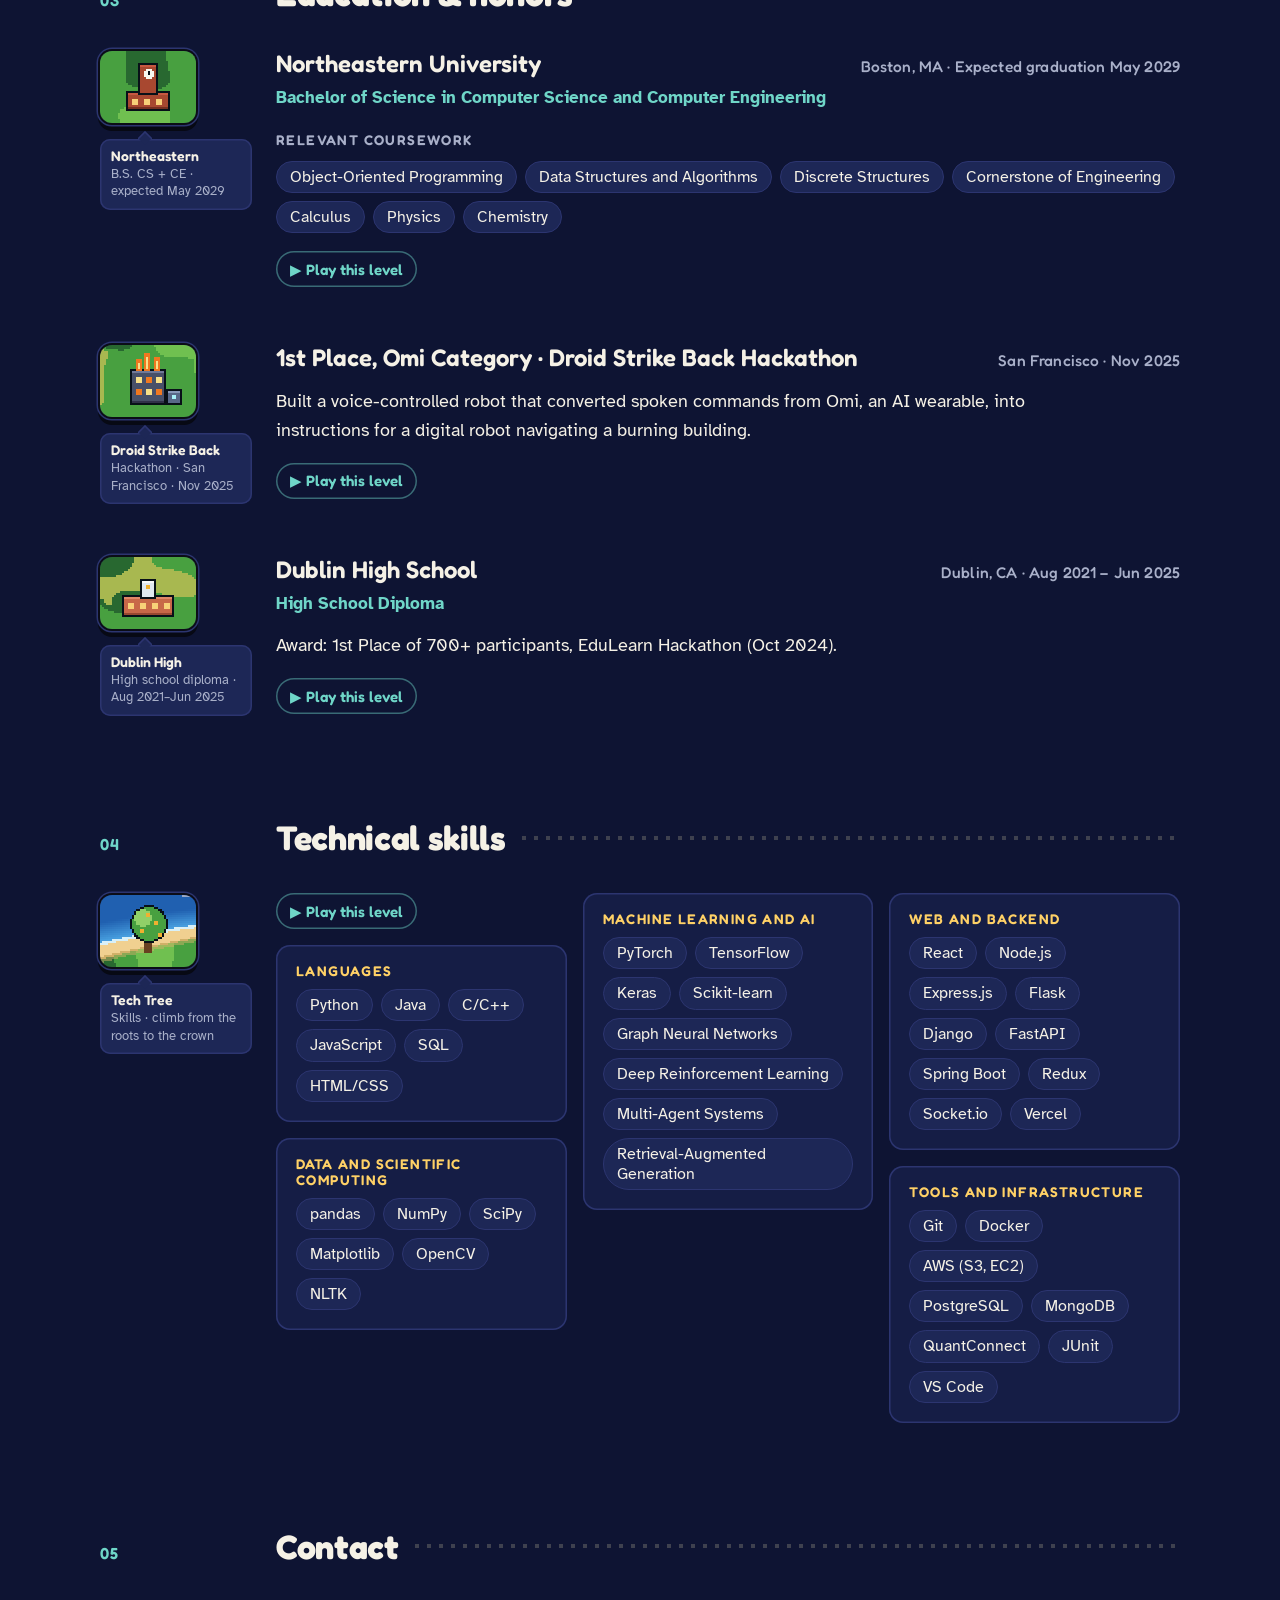
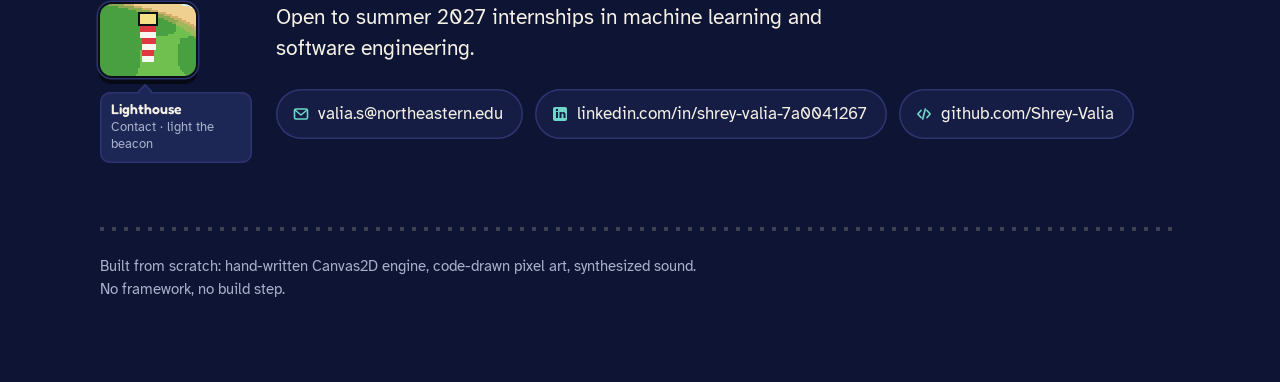
==== commit fa544246: "Post-merge fixes: runner frame size and the critic's CSS items - The page's scroll runner and bar lo" ====
--- a/index.html
+++ b/index.html
@@ -142,7 +142,7 @@
   <dialog class="menu" id="pause" aria-labelledby="pause-title">
     <h2 class="menu__title" id="pause-title">Paused</h2>
     <div class="menu__list">
-      <button class="pbtn pbtn--primary" type="button" data-menu="continue">Resume game</button>
+      <button class="pbtn pbtn--primary" type="button" data-menu="continue">Back to game</button>
       <button class="pbtn" type="button" data-menu="map">Return to map</button>
       <button class="pbtn" type="button" data-menu="resume">Read résumé</button>
       <button class="pbtn" type="button" data-menu="mute" id="menu-mute">Sound: off</button>
--- a/css/base.css
+++ b/css/base.css
@@ -155,3 +155,16 @@
   .js .game, .pagebar { display: none !important; }
   .js body > .resume { display: block !important; }
 }
+
+/* the hidden attribute always wins, whatever display a class sets */
+[hidden] { display: none !important; }
+
+/* reduced motion: no bounces, slides or flashes anywhere */
+@media (prefers-reduced-motion: reduce) {
+  *, *::before, *::after {
+    animation-duration: 0.01ms !important;
+    animation-iteration-count: 1 !important;
+    transition-duration: 0.01ms !important;
+    scroll-behavior: auto !important;
+  }
+}
--- a/css/resume.css
+++ b/css/resume.css
@@ -482,6 +482,9 @@
   border-radius: 50%;
 }
 .resume-dialog li[data-fact]::before { left: -40px; }
+/* contact links sit in one row: keep each marker inside its own item */
+.resume-dialog .resume__contact li[data-fact] { padding-left: 16px; }
+.resume-dialog .resume__contact li[data-fact]::before { left: 0; }
 .resume-dialog [data-fact].is-found::before {
   background: var(--gold);
   border-color: #8a6516;
--- a/css/page.css
+++ b/css/page.css
@@ -100,18 +100,18 @@
 .progress__runner {
   position: absolute;
   bottom: 3px;
-  left: calc(var(--p) * (100% - 16px));
-  width: 16px;
-  height: 24px;
-  background-size: 96px 24px;
+  left: calc(var(--p) * (100% - var(--fw, 18px)));
+  width: var(--fw, 18px);
+  height: var(--fh, 26px);
+  background-size: calc(var(--fw, 18px) * 6) var(--fh, 26px);
   background-repeat: no-repeat;
   image-rendering: pixelated;
 }
 .progress.is-running .progress__runner { animation: runner 0.36s steps(4) infinite; }
-.progress.is-done .progress__runner { background-position: -80px 0; }
+.progress.is-done .progress__runner { background-position: calc(var(--fw, 18px) * -5) 0; }
 .progress.is-back .progress__runner { transform: scaleX(-1); }
 .progress.is-top .progress__runner { visibility: hidden; }
-@keyframes runner { from { background-position: -16px 0; } to { background-position: -80px 0; } }
+@keyframes runner { from { background-position: calc(var(--fw, 18px) * -1) 0; } to { background-position: calc(var(--fw, 18px) * -5) 0; } }
 
 /* ─── the split hero ───────────────────────────────────────── */
 
--- a/css/game.css
+++ b/css/game.css
@@ -104,7 +104,7 @@
 .node-banner {
   position: absolute;
   left: 50%;
-  bottom: calc(var(--px) * 6);
+  top: calc(var(--px) * 19);              /* under the HUD, clear of the bottom-row labels */
   max-width: calc(100% - var(--px) * 20);
   margin: 0;
   padding: calc(var(--px) * 3) calc(var(--px) * 6);
@@ -367,3 +367,6 @@
 .rotate__icon { margin: 0; color: var(--gold); font-size: 64px; line-height: 1; }
 .rotate__text { margin: 0; font-family: var(--display); font-weight: 600; font-size: 22px; }
 .rotate__actions { display: grid; gap: 14px; margin-top: 8px; }
+
+/* touch: HUD buttons get full-size tap targets */
+.touch-on .hud__btn { min-height: 44px; }
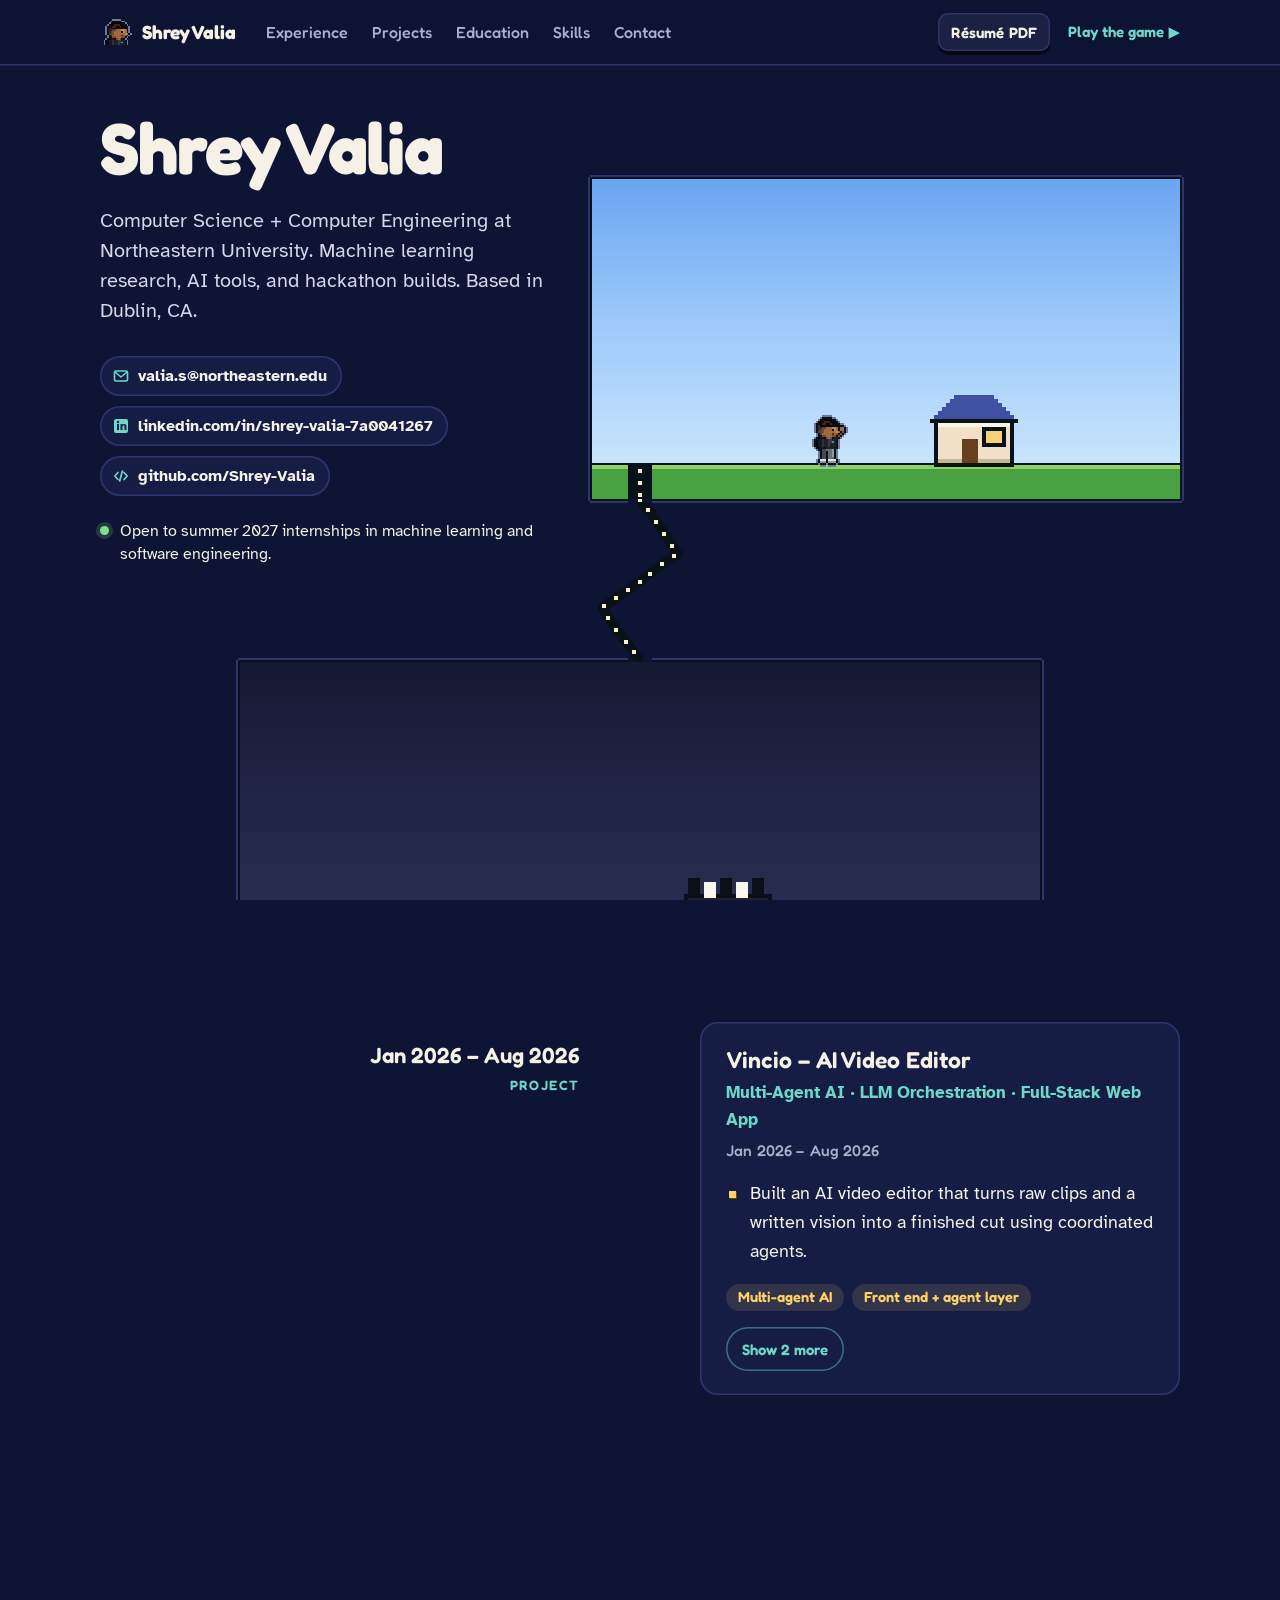
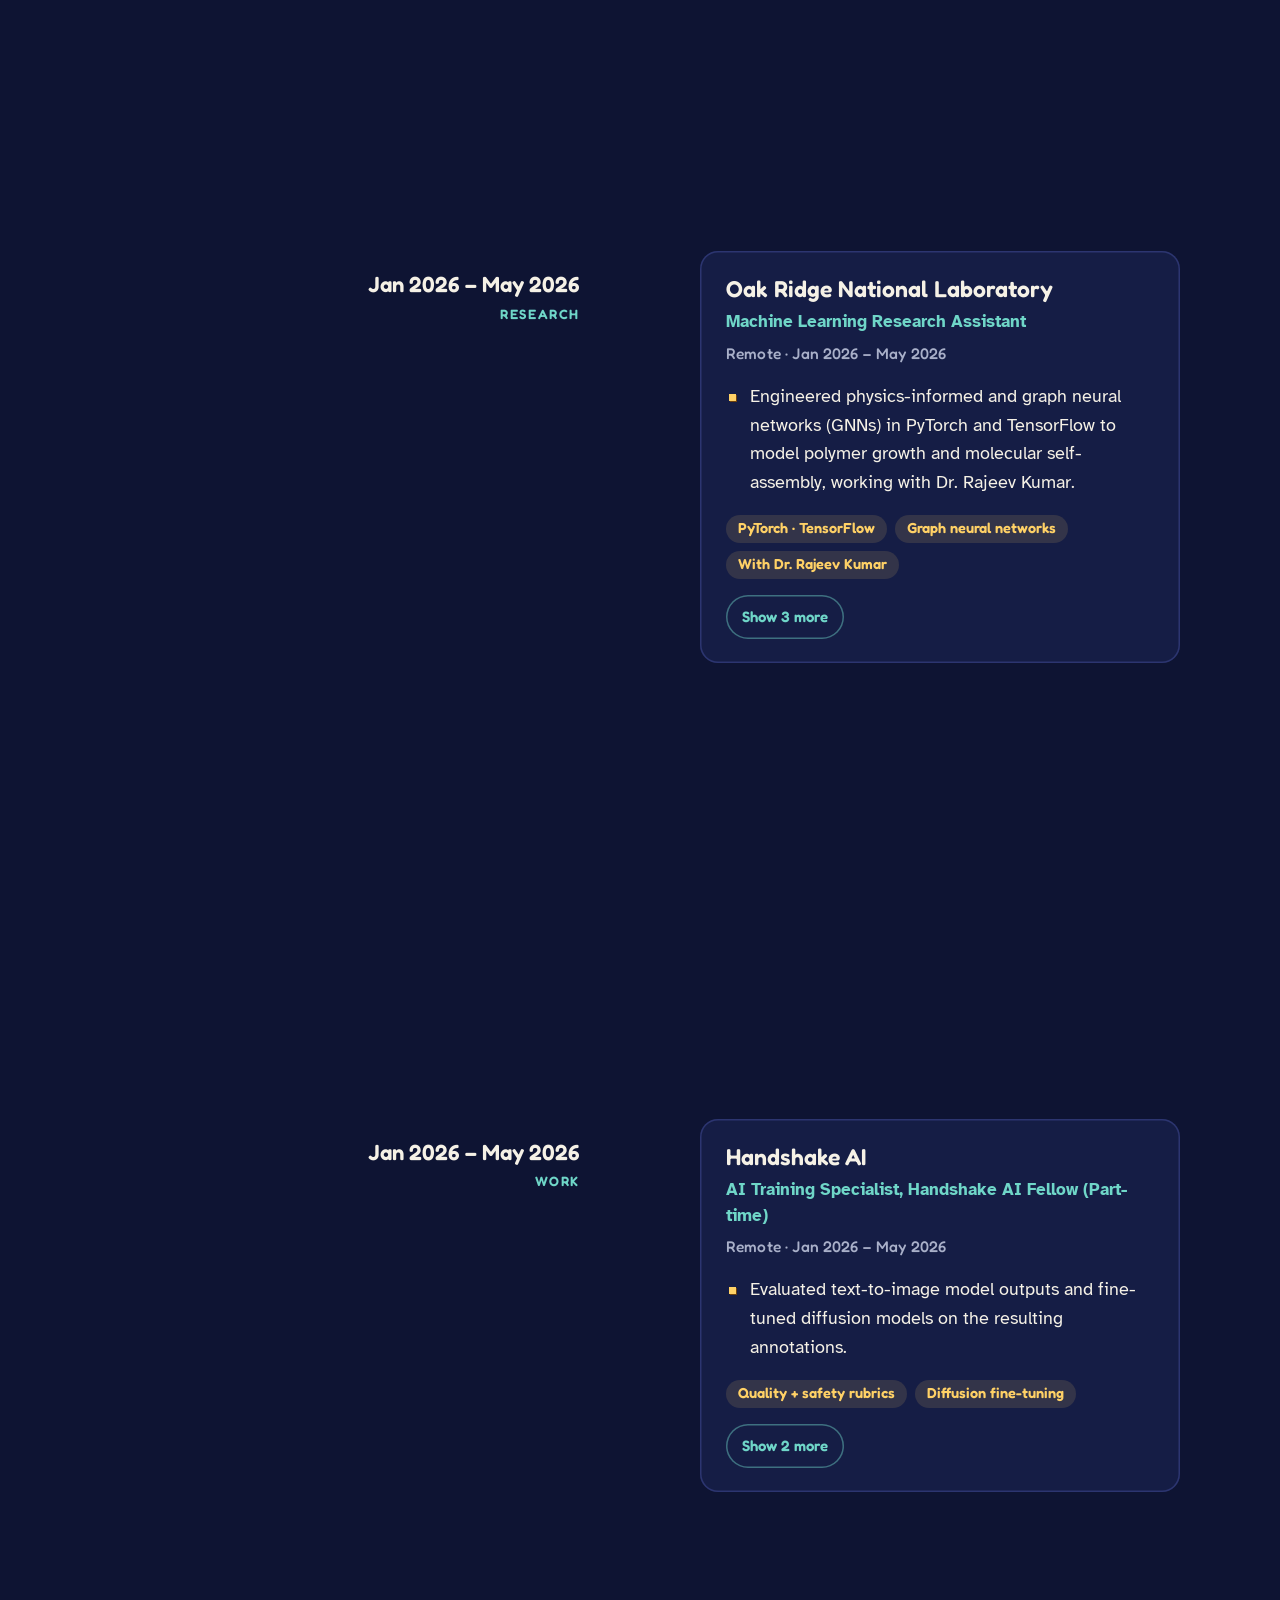
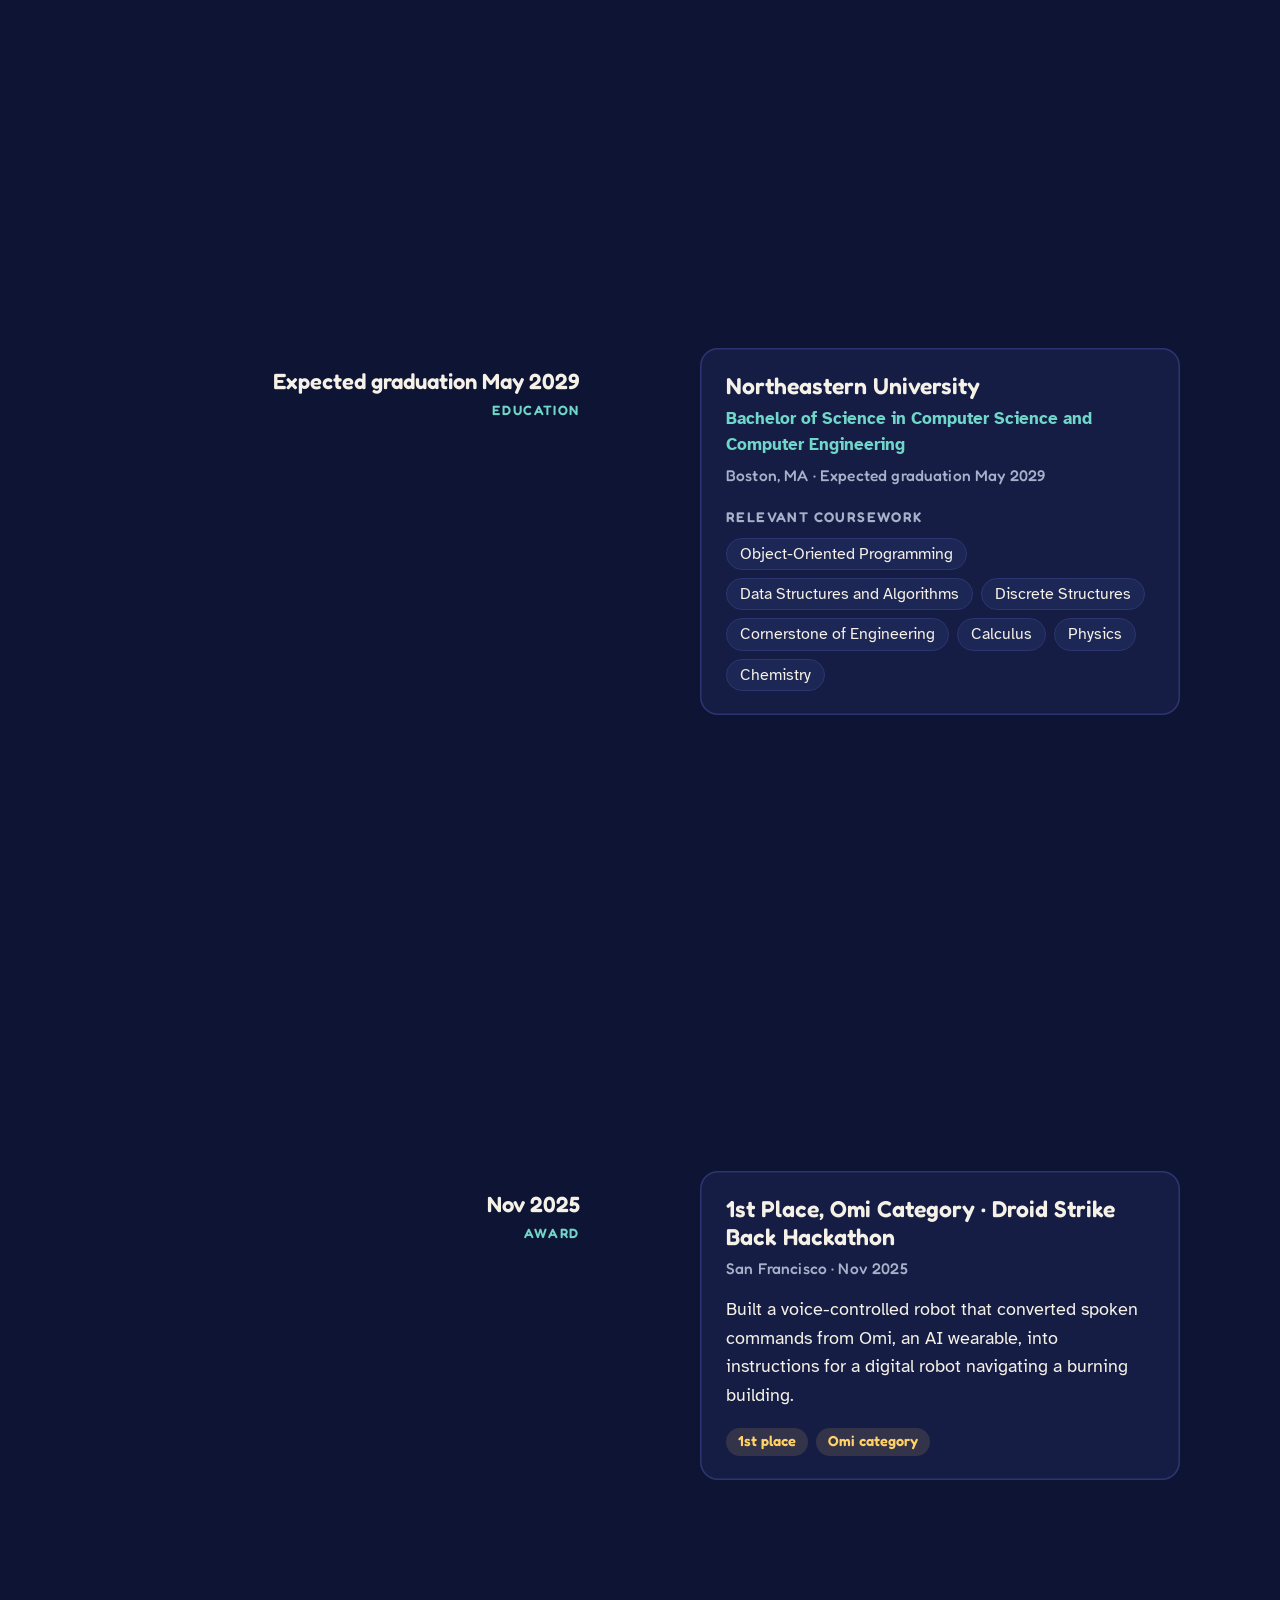
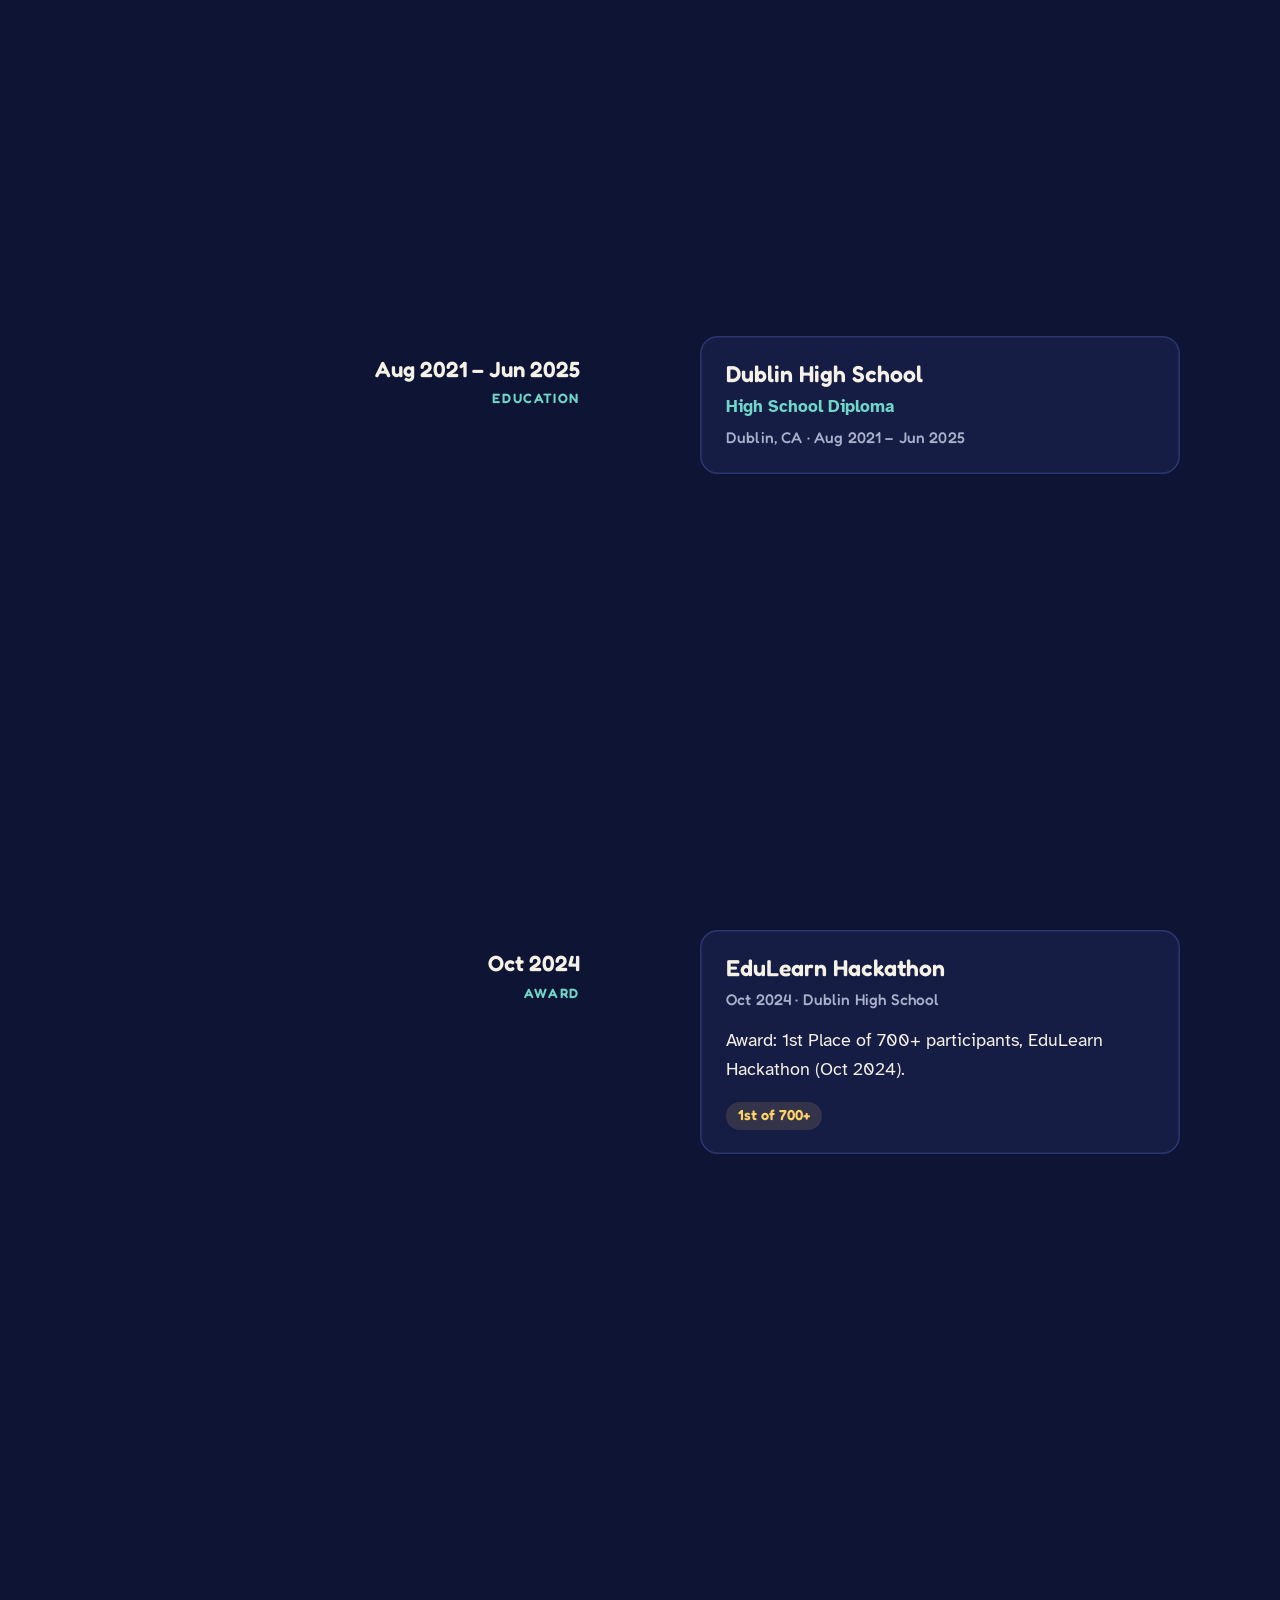
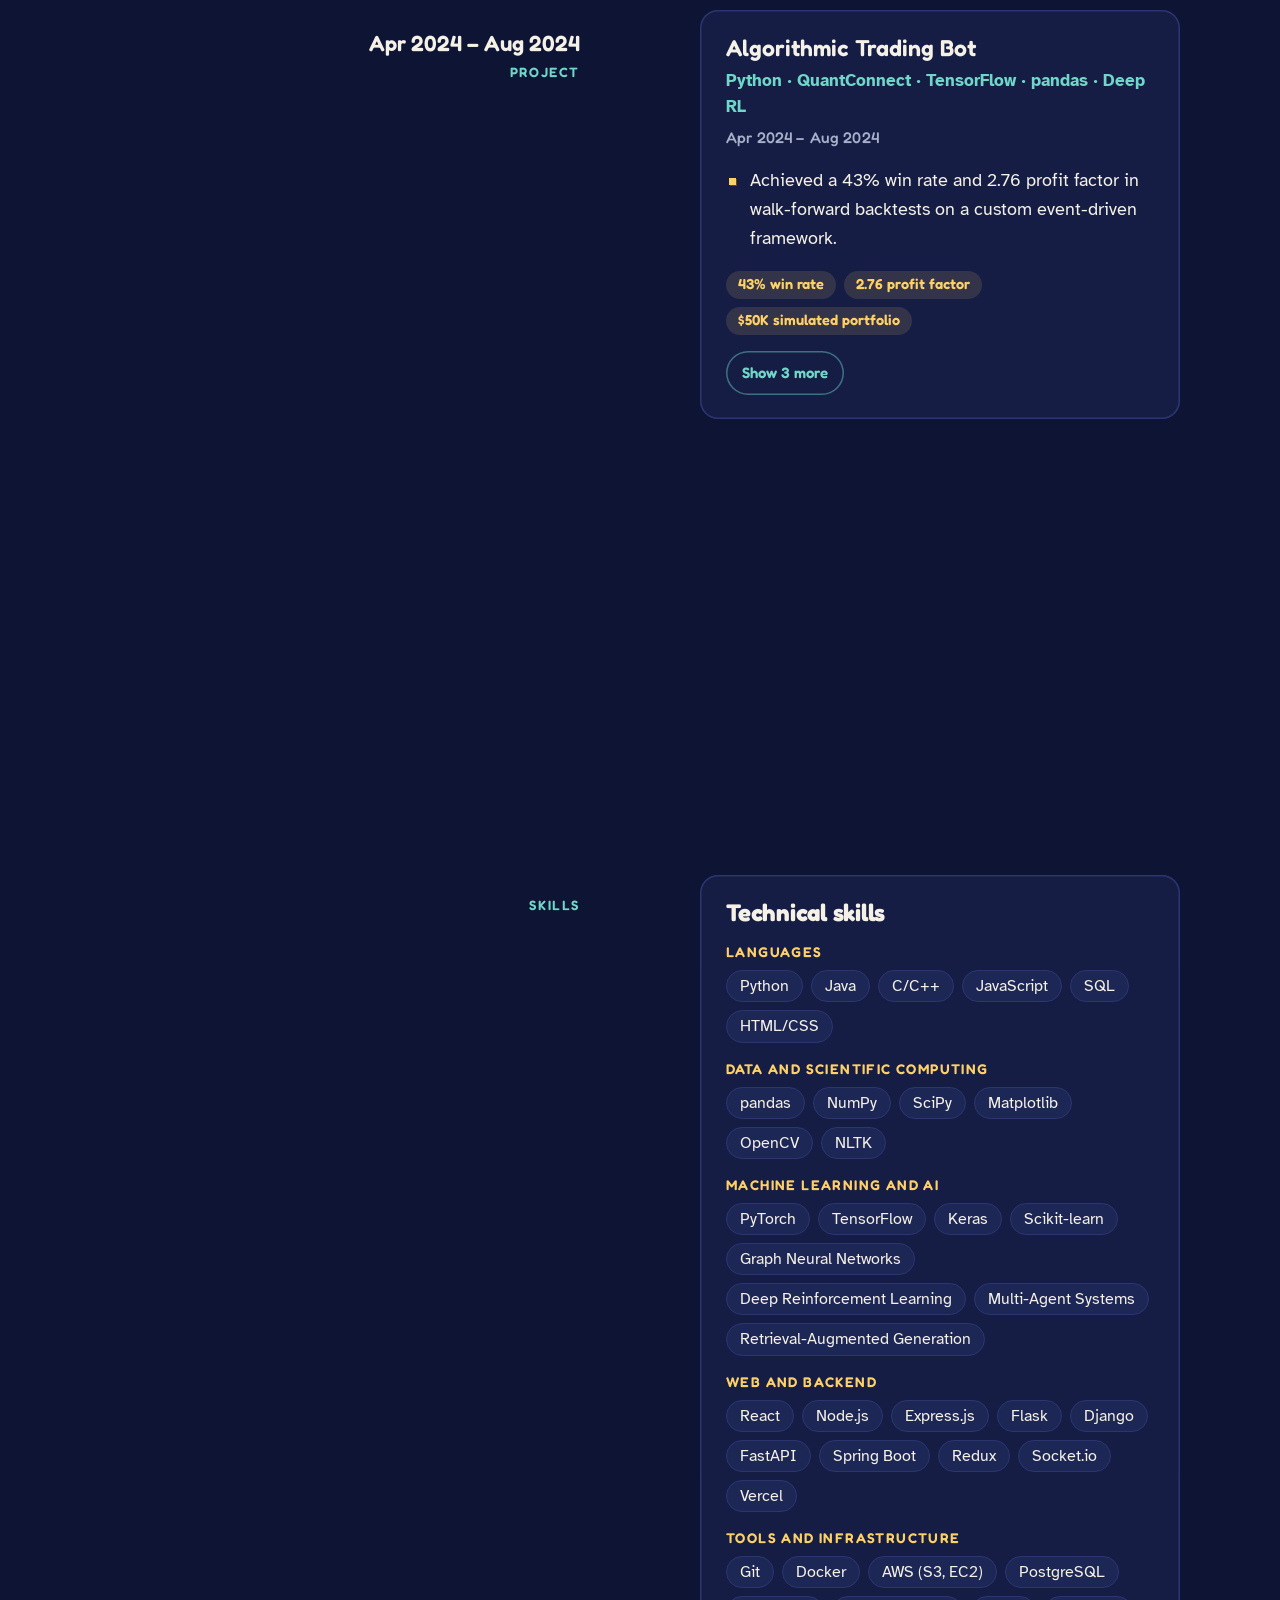
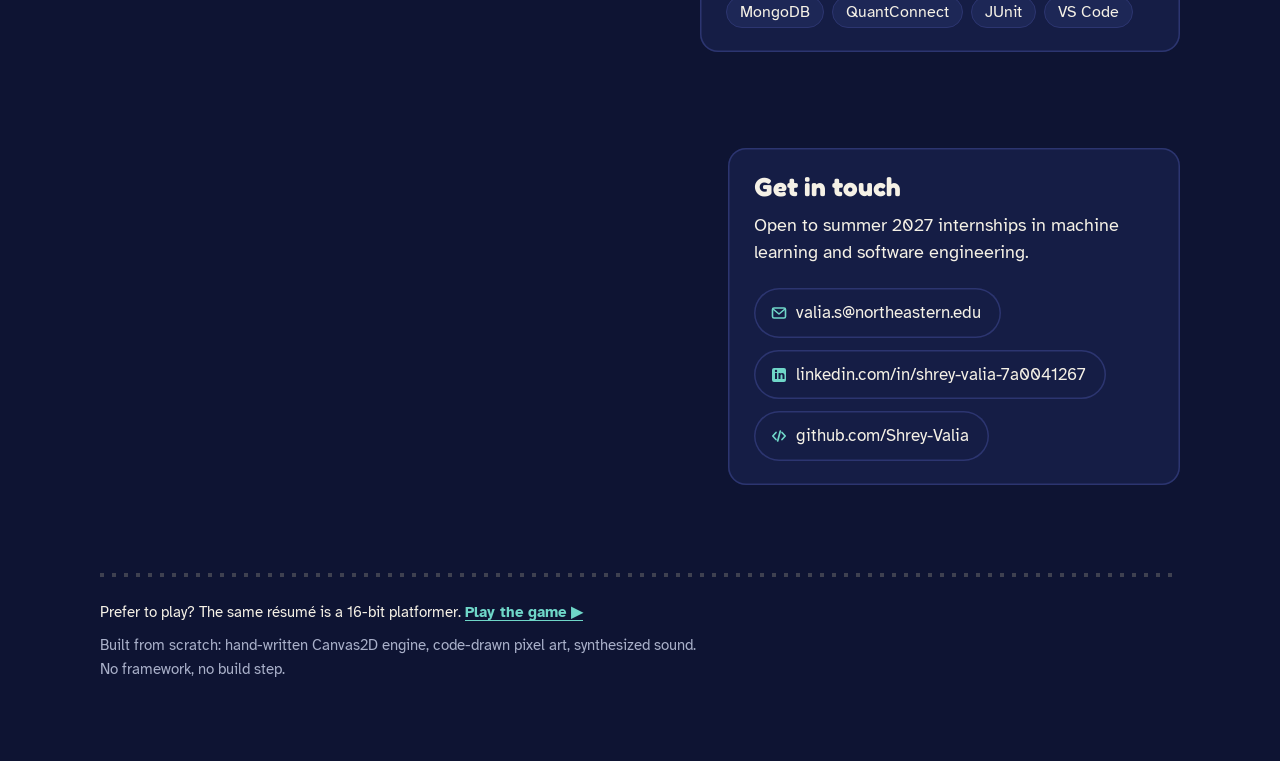
==== commit d1e70b3c: "Scroll timeline website: engine, layout and the stop plug-in API The website view is now a timeline," ====
--- a/index.html
+++ b/index.html
@@ -4,13 +4,13 @@
 <meta charset="utf-8">
 <meta name="viewport" content="width=device-width, initial-scale=1, viewport-fit=cover">
 <title>Shrey Valia · CS + CE @ Northeastern · ML research</title>
-<meta name="description" content="Shrey Valia: Computer Science + Computer Engineering at Northeastern. Machine learning research at Oak Ridge National Laboratory, AI tools, and hackathon wins. The résumé is also a playable 16-bit game.">
+<meta name="description" content="Shrey Valia: Computer Science + Computer Engineering at Northeastern. Machine learning research at Oak Ridge National Laboratory, AI tools, and hackathon wins, as a scrolling pixel-art timeline. The résumé is also a playable 16-bit game.">
 <meta name="author" content="Shrey Valia">
 <meta name="theme-color" content="#0b0d17">
 <link rel="icon" href="data:image/svg+xml,%3Csvg xmlns='http://www.w3.org/2000/svg' viewBox='0 0 16 16' shape-rendering='crispEdges'%3E%3Crect width='16' height='16' fill='%232c3570'/%3E%3Crect x='1' y='1' width='14' height='14' fill='%230f1430'/%3E%3Cpath d='M4 5h1v1h1v1h1v1H6v1H5v1H4V9h1V8h1V7H5V6H4z M8 10h4v1H8z' fill='%236fd6c8'/%3E%3C/svg%3E">
 <meta property="og:type" content="website">
-<meta property="og:title" content="Shrey Valia · Playable portfolio">
-<meta property="og:description" content="A 16-bit platformer you play to learn about Shrey Valia: ML research at Oak Ridge National Laboratory, AI projects, hackathon wins.">
+<meta property="og:title" content="Shrey Valia · Portfolio">
+<meta property="og:description" content="Shrey Valia's work as a scrolling pixel-art timeline: ML research at Oak Ridge National Laboratory, AI projects, hackathon wins. Also playable as a 16-bit game.">
 
 <!-- Boot guard. The page is a plain résumé until the game proves it can run:
      `js` is added only where ES modules work and we're served over http(s);
@@ -37,6 +37,7 @@
 <link rel="stylesheet" href="css/base.css">
 <link rel="stylesheet" href="css/resume.css">
 <link rel="stylesheet" href="css/page.css">
+<link rel="stylesheet" href="css/timeline.css">
 <link rel="stylesheet" href="css/game.css">
 
 <script type="application/ld+json">
@@ -192,21 +193,19 @@
      Every fact the game shows is an element here with data-fact="id".
      Level files reference these ids; cards clone these nodes.
      data-skill and data-credit children become bricks and textbooks.
-     On its own (no JS, file://, or the page view) it is the portfolio page.
+     On its own (no JS, file://, print) it is the portfolio page; the website
+     view moves its entries into the scroll timeline (js/site/timeline.js).
      ════════════════════════════════════════════════════════════════════ -->
 
-<!-- the website's bar (page view only); links are built from the section headings.
-     "Résumé PDF" prints this page through the print styles, so the PDF is always
-     current and never carries the phone number. -->
+<!-- the website's bar (page view only); its section links come from the timeline's
+     stops (js/ui/page-art.js). "Résumé PDF" prints this page through the print
+     styles, so the PDF is always current and never carries the phone number. -->
 <nav class="pagebar" id="pagebar" aria-label="Sections">
   <a class="pagebar__brand" href="#resume" id="pagebar-brand">Shrey Valia</a>
   <span class="pagebar__links" id="pagebar-links"></span>
   <span class="pagebar__end">
     <button class="pbtn pbtn--small pagebar__pdf" type="button" id="pagebar-pdf" title="Opens the print dialog: choose Save as PDF">Résumé PDF</button>
-    <span class="viewswitch" role="group" aria-label="View">
-      <a href="#page" aria-current="page">Website</a>
-      <a href="#play">Game ▶</a>
-    </span>
+    <a class="pagebar__play" href="#play">Play the game ▶</a>
   </span>
 </nav>
 
@@ -217,8 +216,6 @@
       <h1 class="resume__name">Shrey Valia</h1>
       <p class="resume__tag">Computer Science + Computer Engineering at Northeastern University. Machine learning research, AI tools, and hackathon builds. Based in <span data-snap="Based in">Dublin, CA</span>.</p>
     </div>
-    <!-- the pixel portrait, drawn by js/ui/page-art.js (empty without JS) -->
-    <div class="portrait" id="portrait"></div>
     <ul class="resume__contact" id="contact" data-node="lighthouse">
       <li data-fact="c-email" data-title="Email" data-kicker="Contact"><a href="mailto:valia.s@northeastern.edu">valia.s@northeastern.edu</a></li>
       <li data-fact="c-linkedin" data-title="LinkedIn" data-kicker="Contact"><a href="https://www.linkedin.com/in/shrey-valia-7a0041267/" rel="me">linkedin.com/in/shrey-valia-7a0041267</a></li>
--- a/css/page.css
+++ b/css/page.css
@@ -1,10 +1,9 @@
 /* ═══════════════════════════════════════════════════════════
-   The website's extras: the sticky bar (a Website | Game switch,
-   Shrey running a scroll-progress line), the split hero (Shrey
-   on one half, the game's island on the other), the snapshot
-   and numbers, the landmarks that pop up with each section, and
-   the closing contact block. js/ui/page-art.js and page-fx.js
-   build them; without JS the résumé stands alone.
+   The website's chrome: the sticky bar (Shrey's head, section
+   links into the timeline, Résumé PDF, a small "Play the game"
+   link), the thin progress line under it, and the footer's game
+   line. js/ui/page-art.js and page-fx.js build them; the timeline
+   itself is css/timeline.css. Without JS the résumé stands alone.
    ═══════════════════════════════════════════════════════════ */
 
 /* ─── the bar ──────────────────────────────────────────────── */
@@ -48,39 +47,30 @@
 }
 .pagebar__links a:hover { color: var(--text); box-shadow: inset 0 -2px 0 var(--gold); }
 
-.pagebar__end { display: flex; align-items: center; gap: 12px; flex: none; margin-left: auto; }
+.pagebar__end { display: flex; align-items: center; gap: 18px; flex: none; margin-left: auto; }
 
-/* two modes of equal weight: the one you're in is lit */
-.viewswitch {
+/* the game: a quiet text link, not a second mode */
+.pagebar__play {
   display: inline-flex;
-  padding: 3px;
-  border-radius: 999px;
-  background: var(--night-2);
-  box-shadow: inset 0 0 0 1.5px var(--rule);
-}
-.viewswitch a {
-  min-width: 92px;
-  padding: 7px 16px;
-  border-radius: 999px;
-  color: var(--text);
+  align-items: center;
+  min-height: 44px;
+  color: var(--sea);
   font-family: var(--display);
   font-weight: 600;
   font-size: 15px;
-  text-align: center;
+  white-space: nowrap;
   text-decoration: none;
 }
-.viewswitch a:hover { background: var(--night-3); }
-.viewswitch a[aria-current] { background: var(--gold); color: var(--ink); }
+.pagebar__play:hover { color: var(--text); text-decoration: underline; text-underline-offset: 4px; }
 
 @media (max-width: 1019px) { .pagebar__links { display: none; } }
 @media (max-width: 639px) { .pagebar__pdf { display: none; } }
 @media (max-width: 399px) {
   .pagebar { gap: 10px; }
   .pagebar__brand { font-size: 17px; }
-  .viewswitch a { min-width: 0; padding-inline: 12px; }
 }
 
-/* scroll progress: a teal-to-gold line, Shrey running at its tip */
+/* scroll progress: a thin teal-to-gold line along the bar's edge */
 .progress {
   --p: 0;
   position: absolute;
@@ -97,268 +87,8 @@
   transform: scaleX(var(--p));
   transform-origin: 0 50%;
 }
-.progress__runner {
-  position: absolute;
-  bottom: 3px;
-  left: calc(var(--p) * (100% - var(--fw, 18px)));
-  width: var(--fw, 18px);
-  height: var(--fh, 26px);
-  background-size: calc(var(--fw, 18px) * 6) var(--fh, 26px);
-  background-repeat: no-repeat;
-  image-rendering: pixelated;
-}
-.progress.is-running .progress__runner { animation: runner 0.36s steps(4) infinite; }
-.progress.is-done .progress__runner { background-position: calc(var(--fw, 18px) * -5) 0; }
-.progress.is-back .progress__runner { transform: scaleX(-1); }
-.progress.is-top .progress__runner { visibility: hidden; }
-@keyframes runner { from { background-position: calc(var(--fw, 18px) * -1) 0; } to { background-position: calc(var(--fw, 18px) * -5) 0; } }
 
-/* ─── the split hero ───────────────────────────────────────── */
+/* ─── the footer's game line ───────────────────────────────── */
 
-.portrait {
-  width: 112px;
-  height: 112px;
-  margin-bottom: 26px;
-  border-radius: 50%;
-  overflow: hidden;
-  background: var(--night-2);
-  box-shadow: 0 0 0 4px var(--night), 0 0 0 6px var(--gold);
-}
-.portrait:empty { display: none; }
-.portrait > canvas { display: block; width: 100%; height: 100%; image-rendering: pixelated; }
-
-.hero-game {
-  margin-top: 40px;
-  padding: 24px;
-  border-radius: 22px;
-  background: var(--night-2);
-  box-shadow: inset 0 0 0 1.5px var(--rule);
-}
-.hero-game__title { margin: 24px 0 0; font-size: 28px; line-height: 1.15; }
-.hero-game__text { max-width: 30em; margin: 10px 0 20px; color: #d3d7e8; font-size: 16.5px; line-height: 1.55; }
-
-@media (min-width: 1000px) {
-  /* two equal halves: Shrey's card on the left, the game's on the right */
-  body > .has-art .resume__head {
-    grid-template-columns: minmax(0, 1fr) minmax(0, 1fr);
-    grid-template-rows: auto auto auto auto minmax(36px, 1fr) auto;
-    grid-template-areas:
-      "portrait game"
-      "name     game"
-      "links    game"
-      "open     game"
-      ".        game"
-      "snap     snap";
-    column-gap: 24px;
-    isolation: isolate;
-  }
-  body > .has-art .resume__head::before {
-    content: "";
-    grid-area: 1 / 1 / 6 / 2;
-    z-index: -1;
-    border-radius: 22px;
-    background: var(--night-2);
-    box-shadow: inset 0 0 0 1.5px var(--rule);
-  }
-  body > .has-art .resume__head > :is([data-fact="p-name"], .hero-links, .resume__open) { margin-inline: 36px; }
-  body > .has-art .resume__head > .portrait { margin: 36px 36px 26px; }
-  body > .has-art .resume__name { font-size: 64px; }
-  body > .has-art .resume__tag { font-size: 19.5px; }
-  body > .has-art .resume__head > .hero-game { margin-top: 0; }
-}
-
-.snapshot {
-  display: grid;
-  grid-template-columns: 1.1fr 2fr 1fr 1fr 1.5fr;
-  gap: 1.5px;
-  margin: 24px 0 0;
-  overflow: hidden;
-  border-radius: 16px;
-  background: var(--rule);
-  box-shadow: 0 0 0 1.5px var(--rule);
-}
-.snapshot__row { padding: 16px 20px 18px; background: var(--night-2); }
-.snapshot dt {
-  color: var(--muted);
-  font-family: var(--display);
-  font-weight: 600;
-  font-size: 12.5px;
-  letter-spacing: 0.1em;
-  text-transform: uppercase;
-}
-.snapshot dd { margin: 6px 0 0; font-size: 16.5px; line-height: 1.4; }
-
-/* by the numbers: only figures that are in the résumé */
-.numbers {
-  margin-top: 24px;
-  padding: 26px 32px 30px;
-  border-radius: 20px;
-  background: linear-gradient(115deg, #222f6c 0%, #2c3570 42%, #15596a 100%);
-}
-.numbers__kicker {
-  margin: 0 0 18px;
-  color: var(--sea);
-  font-family: var(--display);
-  font-weight: 600;
-  font-size: 13px;
-  letter-spacing: 0.14em;
-  text-transform: uppercase;
-}
-.numbers__grid { display: grid; grid-template-columns: repeat(3, minmax(0, 1fr)); gap: 24px 32px; }
-.stat { display: flex; flex-direction: column; gap: 6px; color: inherit; text-decoration: none; }
-.stat__value {
-  color: var(--gold);
-  font-family: var(--display);
-  font-weight: 600;
-  font-size: 44px;
-  line-height: 1;
-  letter-spacing: -0.01em;
-}
-.stat__label { color: rgba(245, 241, 230, 0.84); font-size: 15px; line-height: 1.4; }
-.stat:hover .stat__label { color: var(--text); text-decoration: underline; text-underline-offset: 3px; }
-
-@media (max-width: 999px) {
-  .snapshot { grid-template-columns: 1fr 1fr; }
-  .snapshot__row[data-key="University"], .snapshot__row[data-key="Degree"],
-  .snapshot__row[data-key="Research"] { grid-column: 1 / -1; }
-}
-@media (max-width: 759px) {
-  .portrait { width: 96px; height: 96px; }
-  .hero-game { padding: 16px 16px 22px; }
-  .numbers { padding: 22px 20px 24px; }
-  .numbers__grid { grid-template-columns: repeat(2, minmax(0, 1fr)); gap: 22px 20px; }
-  .stat__value { font-size: 36px; }
-}
-
-/* ─── the island map ───────────────────────────────────────── */
-
-.pagemap { margin: 0; }
-.pagemap__art {
-  position: relative;
-  width: 480px;
-  max-width: 100%;
-  aspect-ratio: 480 / 216;
-  border-radius: 14px;
-  box-shadow: 0 0 0 2px var(--ink), 0 8px 0 2px #070914;
-}
-.pagemap__art canvas {
-  display: block;
-  width: 100%;
-  height: 100%;
-  border-radius: 14px;
-  image-rendering: pixelated;
-}
-.pagemap__pin {
-  position: absolute;
-  transform: translateX(-50%);
-  padding: 1px 7px 2px;
-  border-radius: 999px;
-  background: rgba(11, 13, 23, 0.84);
-  color: var(--text);
-  font-family: var(--display);
-  font-weight: 600;
-  font-size: 13px;
-  line-height: 1.3;
-  white-space: nowrap;
-  text-decoration: none;
-}
-.pagemap__pin:hover, .pagemap__pin:focus-visible { background: var(--gold); color: var(--ink); }
-.pagemap__pin:focus-visible { outline-offset: 1px; }
-
-@media (max-width: 559px) {
-  .pagemap__pins, .hero-game__hint { display: none; }    /* no room for names; the picture stays */
-}
-
-/* ─── landmarks: each section's place, captioned by the game ── */
-
-.landmark {
-  position: absolute;
-  left: 0;
-  top: 2px;
-  width: calc(var(--gutter) - 24px);
-}
-.landmark__art {
-  display: block;
-  width: 96px;
-  height: 72px;
-  border-radius: 12px;
-  box-shadow: 0 0 0 2px var(--ink), 0 0 0 3.5px var(--rule), 0 6px 0 2px #070914;
-  image-rendering: pixelated;
-}
-.landmark__pop {
-  position: relative;
-  display: block;
-  margin-top: 16px;
-  padding: 8px 11px 9px;
-  border-radius: 10px;
-  background: var(--night-3);
-  box-shadow: inset 0 0 0 1.5px var(--rule);
-  font-size: 13px;
-  line-height: 1.35;
-  color: var(--muted);
-}
-.landmark__pop::before {                      /* the pointer up to the art */
-  content: "";
-  position: absolute;
-  left: 40px;
-  top: -6px;
-  width: 10px;
-  height: 10px;
-  background: var(--night-3);
-  box-shadow: inset 1.5px 1.5px 0 var(--rule);
-  transform: rotate(45deg);
-}
-.landmark__pop b {
-  display: block;
-  color: var(--text);
-  font-family: var(--display);
-  font-weight: 600;
-  font-size: 14px;
-}
-
-/* cards: the strip across the top, the caption in its sky */
-.landmark--card { position: relative; top: 0; width: auto; margin: 0 -26px 22px; }
-.landmark--card .landmark__art {
-  width: 100%;
-  height: auto;
-  aspect-ratio: 128 / 44;
-  border-radius: 18px 18px 0 0;
-  box-shadow: 0 1.5px 0 var(--rule);
-}
-.landmark--card .landmark__pop {
-  position: absolute;
-  left: 18px;
-  top: 14px;
-  max-width: calc(100% - 36px);
-  margin: 0;
-  background: rgba(11, 13, 23, 0.86);
-  box-shadow: none;
-}
-.landmark--card .landmark__pop::before { display: none; }
-.landmark--card .landmark__pop b { display: inline; margin-right: 6px; }
-
-/* the pop: the art bounces up, the caption follows it out */
-.landmark.is-waiting .landmark__art { opacity: 0; transform: translateY(10px) scale(0.6); }
-.landmark.is-waiting .landmark__pop { opacity: 0; transform: translateY(-6px) scale(0.92); }
-.landmark.is-popped .landmark__art { animation: landmark-pop 0.42s cubic-bezier(0.3, 1.5, 0.5, 1) both; }
-.landmark.is-popped .landmark__pop { animation: caption-pop 0.32s ease-out 0.16s both; }
-.landmark--card.is-waiting .landmark__art { opacity: 1; transform: none; }   /* strips stay; captions pop */
-.landmark--card.is-popped .landmark__art { animation: none; }
-@keyframes landmark-pop { from { opacity: 0; transform: translateY(10px) scale(0.6); } }
-@keyframes caption-pop { from { opacity: 0; transform: translateY(-6px) scale(0.92); } }
-
-@media (max-width: 759px) {
-  .landmark { position: relative; top: 0; float: right; width: 72px; margin: 4px 0 12px 16px; }
-  .landmark__art { width: 72px; height: 54px; border-radius: 10px; }
-  .landmark__pop { display: none; }            /* the gutter is gone; the art stays */
-  .landmark--card { float: none; width: auto; margin: 0 -20px 20px; }
-  .landmark--card .landmark__art { width: 100%; height: auto; }
-  .landmark--card .landmark__pop { display: block; left: 12px; top: 10px; }
-  .skills > .landmark { display: none; }       /* the columns have no room to float it */
-}
-
-/* ─── contact, at the end ──────────────────────────────────── */
-
-.contactend__lead { margin: 0; max-width: 26em; font-size: 21px; line-height: 1.5; }
-.contactend__links { display: flex; flex-wrap: wrap; gap: 12px; margin: 24px 0 0; padding: 0; list-style: none; }
-.contactend__links a { padding: 12px 20px 12px 17px; font-size: 17px; }
+body > .resume .resume__foot .foot-play { margin-bottom: 10px; color: var(--text); }
+.foot-play a { font-weight: 700; }
--- a/css/timeline.css
+++ b/css/timeline.css
@@ -0,0 +1,174 @@
+/* ═══════════════════════════════════════════════════════════
+   The scroll timeline (js/site/timeline.js builds it, website
+   view only). Newest first, one <li class="stop"> per place:
+   a scene box the canvas overlay draws into, then the card.
+
+   Desktop: date | lane | card under each scene; the path and
+   Shrey run down the lane. Phones: lane | card, scenes full
+   width above. The lane is kept clear of text so the path never
+   crosses it. Without JS, on file:// and in print none of this
+   exists: the plain grouped résumé shows instead.
+   ═══════════════════════════════════════════════════════════ */
+
+/* the overlay: one fixed canvas over the page, under the bar */
+.timeline-canvas {
+  position: fixed;
+  left: 0;
+  top: 0;
+  z-index: 15;
+  pointer-events: none;
+}
+
+body > .resume.has-timeline { padding-top: 48px; }
+.view-page body > .resume .resume__section.is-emptied { display: none; }
+
+.timeline {
+  --lane: 120px;
+  margin: 0;
+  padding: 0;
+  list-style: none;
+}
+
+.stop { margin: 0 0 96px; }
+.stop:last-child { margin-bottom: 0; }
+
+/* the scene box: JS sets its exact size in whole art pixels */
+.stop__stage { display: flex; justify-content: center; width: 100%; min-width: 0; }
+.stop__scene { flex: none; max-width: 100%; }
+
+.stop__body {
+  display: grid;
+  grid-template-columns: minmax(0, 1fr) var(--lane) minmax(0, 1fr);
+  margin-top: 40px;
+}
+.stop__lane { grid-column: 2; grid-row: 1; }
+
+/* the date beside the lane: what a recruiter scans down */
+.stop__when {
+  grid-column: 1;
+  grid-row: 1;
+  display: flex;
+  flex-direction: column;
+  align-items: flex-end;
+  gap: 6px;
+  margin: 20px 0 0;
+  text-align: right;
+}
+.stop__date { color: var(--text); font-family: var(--display); font-weight: 600; font-size: 22px; line-height: 1.2; }
+.stop__kind {
+  color: var(--sea);
+  font-family: var(--display);
+  font-weight: 600;
+  font-size: 13.5px;
+  letter-spacing: 0.12em;
+  text-transform: uppercase;
+}
+
+/* the card */
+.stop__card {
+  grid-column: 3;
+  grid-row: 1;
+  min-width: 0;
+  padding: 24px 26px 24px;
+  border-radius: 18px;
+  background: var(--night-2);
+  box-shadow: inset 0 0 0 1.5px var(--rule);
+}
+body > .resume .stop__card > .entry { margin: 0; }
+body > .resume .stop__card .entry__head { display: block; }
+body > .resume .stop__card .entry__head > h3 { font-size: 23px; }
+body > .resume .stop__card .entry__head > .entry__meta { margin-top: 6px; text-align: left; white-space: normal; }
+body > .resume .stop__card .entry__text,
+body > .resume .stop__card .entry__list { max-width: none; }
+body > .resume .stop__card .play-chip { display: none; }   /* the game is one link in the bar */
+
+/* one lead line (moved first); "Show more" opens the rest */
+.stop__card:not(.is-open) .is-more { display: none; }
+
+.stop__chips { display: flex; flex-wrap: wrap; gap: 8px; margin: 18px 0 0; padding: 0; list-style: none; }
+.stop__chips li {
+  padding: 4px 12px 5px;
+  border-radius: 999px;
+  background: rgba(255, 209, 102, 0.13);
+  color: var(--gold);
+  font-family: var(--display);
+  font-weight: 600;
+  font-size: 14.5px;
+  line-height: 1.3;
+}
+
+.stop__more {
+  display: inline-flex;
+  align-items: center;
+  min-height: 44px;
+  margin: 16px 0 0;
+  padding: 6px 16px;
+  border: 0;
+  border-radius: 999px;
+  background: transparent;
+  box-shadow: inset 0 0 0 1.5px rgba(111, 214, 200, 0.45);
+  color: var(--sea);
+  font-family: var(--display);
+  font-weight: 600;
+  font-size: 15px;
+  cursor: pointer;
+}
+.stop__more:hover { background: var(--sea); color: var(--ink); }
+
+/* the skills card: the section itself, without its section chrome */
+body > .resume .stop__card > .resume__section { margin: 0; }
+body > .resume .stop__card > .resume__section > h2 { display: block; margin: 0 0 18px; font-size: 24px; }
+body > .resume .stop__card > .resume__section > h2::before,
+body > .resume .stop__card > .resume__section > h2::after { display: none; }
+body > .resume .stop__card .skills { columns: auto; }
+body > .resume .stop__card .skillset { margin: 0 0 18px; padding: 0; background: none; box-shadow: none; }
+body > .resume .stop__card .skillset:last-child { margin-bottom: 0; }
+
+/* the contact card: the links in full, big */
+.contact-card__title { margin: 0; font-size: 26px; }
+.contactend__lead { margin: 10px 0 0; font-size: 18px; line-height: 1.5; }
+.contactend__links { display: flex; flex-wrap: wrap; gap: 12px; margin: 22px 0 0; padding: 0; list-style: none; }
+.contactend__links a { min-height: 48px; padding: 12px 20px 12px 17px; font-size: 16.5px; }
+
+/* the bookends: the intro (who, what, how to reach him, beside his
+   room) and the contact card beside the lighthouse */
+/* side by side only where the scene still gets its 288 safe art px */
+.stop--side {
+  display: grid;
+  grid-template-columns: minmax(0, 1fr);
+  align-items: center;
+  gap: 32px;
+}
+@media (min-width: 1100px) {
+  .stop--intro { grid-template-columns: minmax(0, 1fr) minmax(0, 1.3fr); gap: 40px; }
+  .stop--end { grid-template-columns: minmax(0, 1.3fr) minmax(0, 1fr); gap: 40px; }
+}
+.stop--side > .stop__card { grid-column: auto; grid-row: auto; }
+.stop--intro > .stop__card { padding: 0; background: none; box-shadow: none; }
+body > .resume .stop--side .resume__head { display: block; }
+body > .resume .stop--side .resume__name { font-size: clamp(46px, 6vw, 72px); }
+body > .resume .stop--side .resume__tag { font-size: 20px; }
+
+@media (max-width: 899px) {
+  .timeline { --lane: 44px; }
+  .stop { margin-bottom: 72px; }
+  .stop__body { grid-template-columns: var(--lane) minmax(0, 1fr); margin-top: 24px; }
+  .stop__lane { grid-column: 1; grid-row: 1 / span 2; }
+  .stop__when { grid-column: 2; grid-row: 1; align-items: flex-start; margin: 0 0 10px; text-align: left; }
+  .stop__date { display: none; }                 /* the card has the dates */
+  .stop__when:not(:has(.stop__kind)) { display: none; }
+  .stop__card { grid-column: 2; grid-row: 2; padding: 20px 18px 20px; }
+  body > .resume .stop__card .entry__head > h3 { font-size: 21px; }
+
+  .stop--intro > .stop__card { padding: 0; }
+}
+
+@media (max-width: 759px) {
+  body > .resume.has-timeline { padding-top: 32px; }
+}
+
+/* print never sees the timeline (it is taken down first), but just in case */
+@media print {
+  .timeline-canvas, .stop__stage, .stop__when, .stop__chips, .stop__more { display: none !important; }
+  .stop__card .is-more { display: list-item !important; }
+}
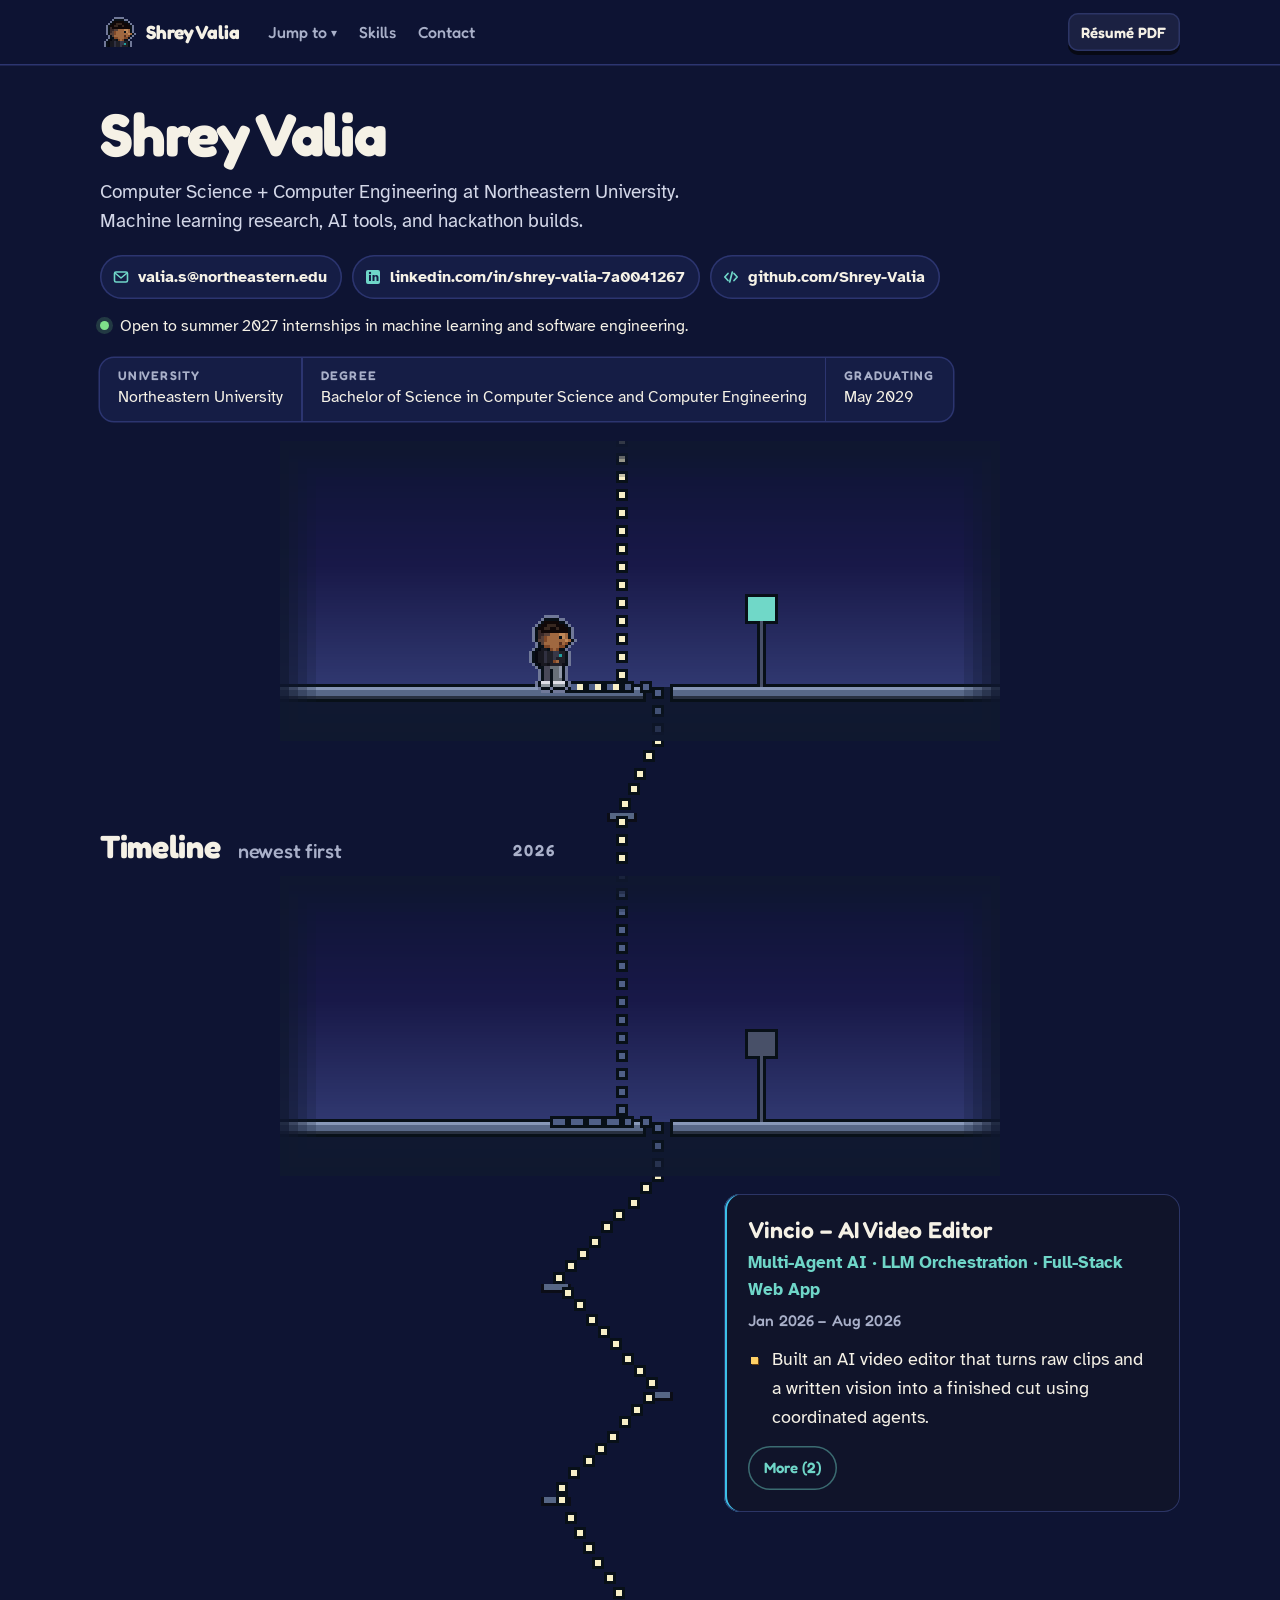
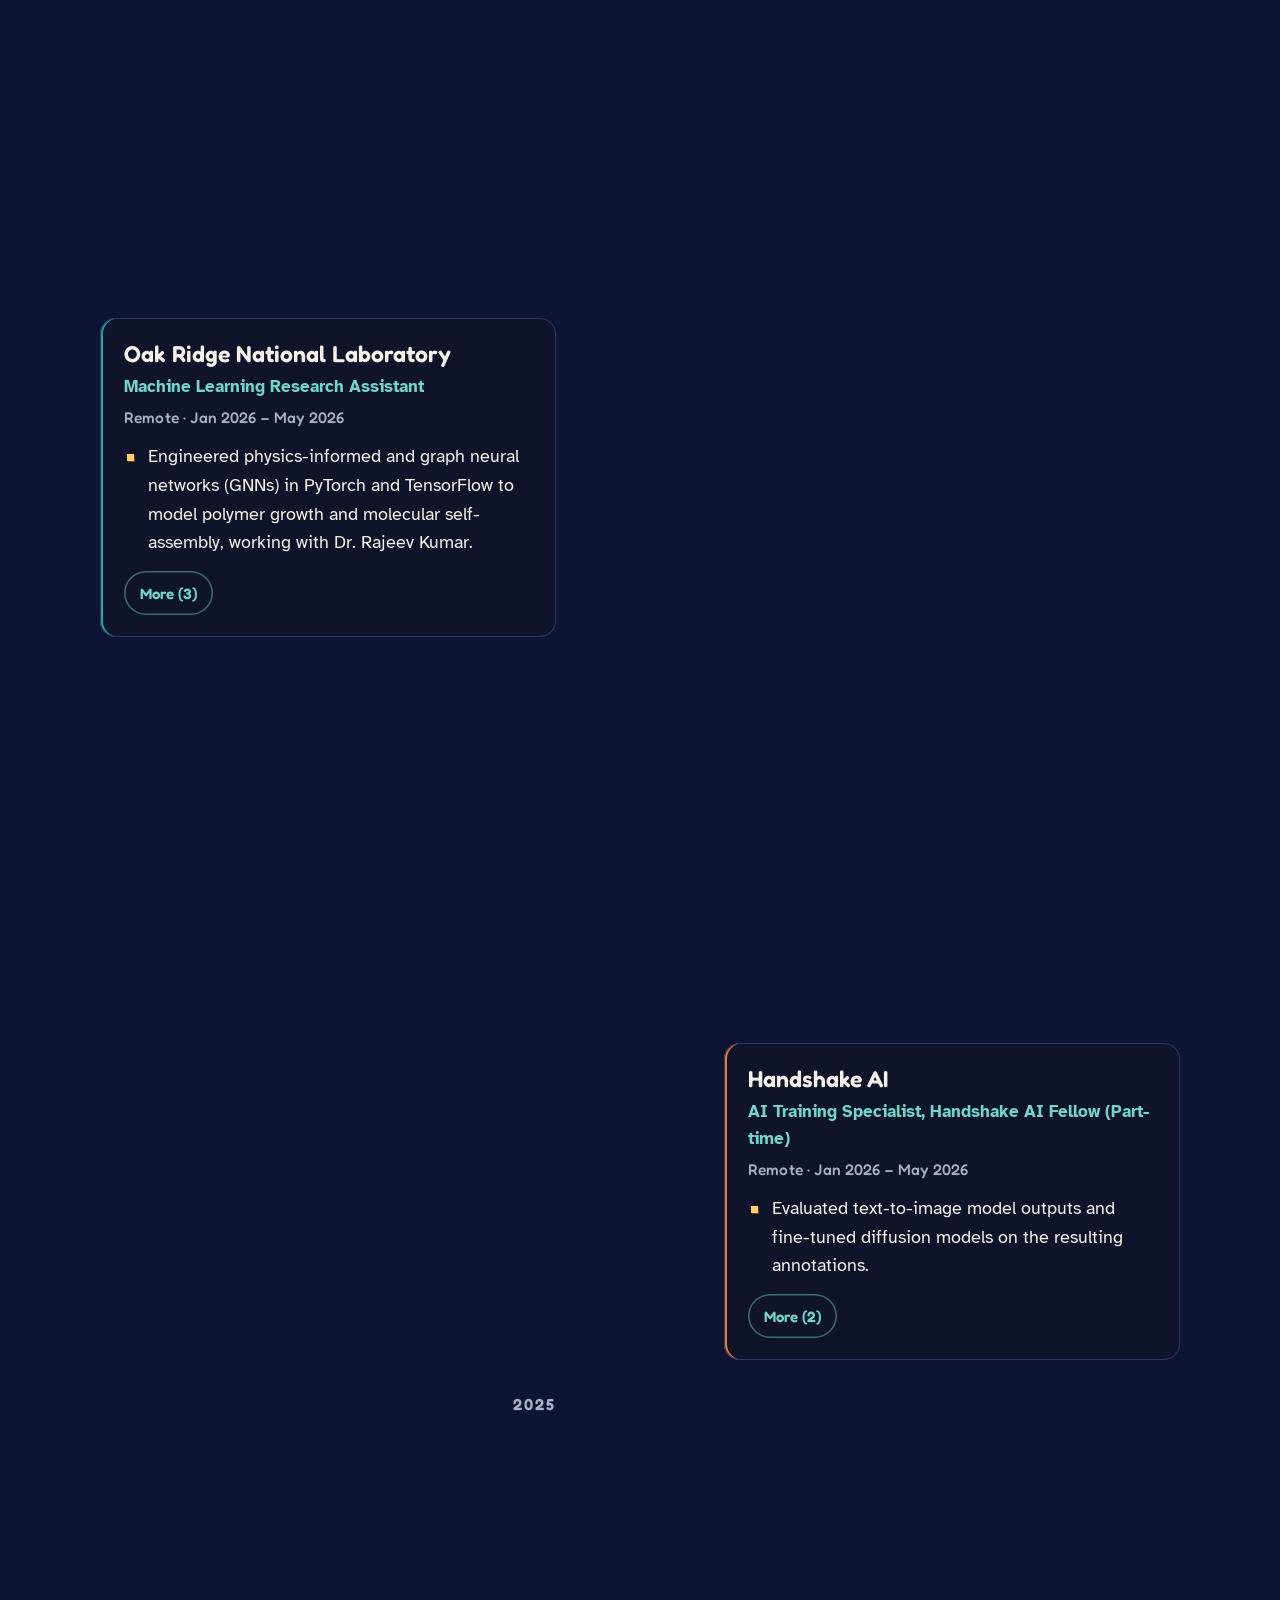
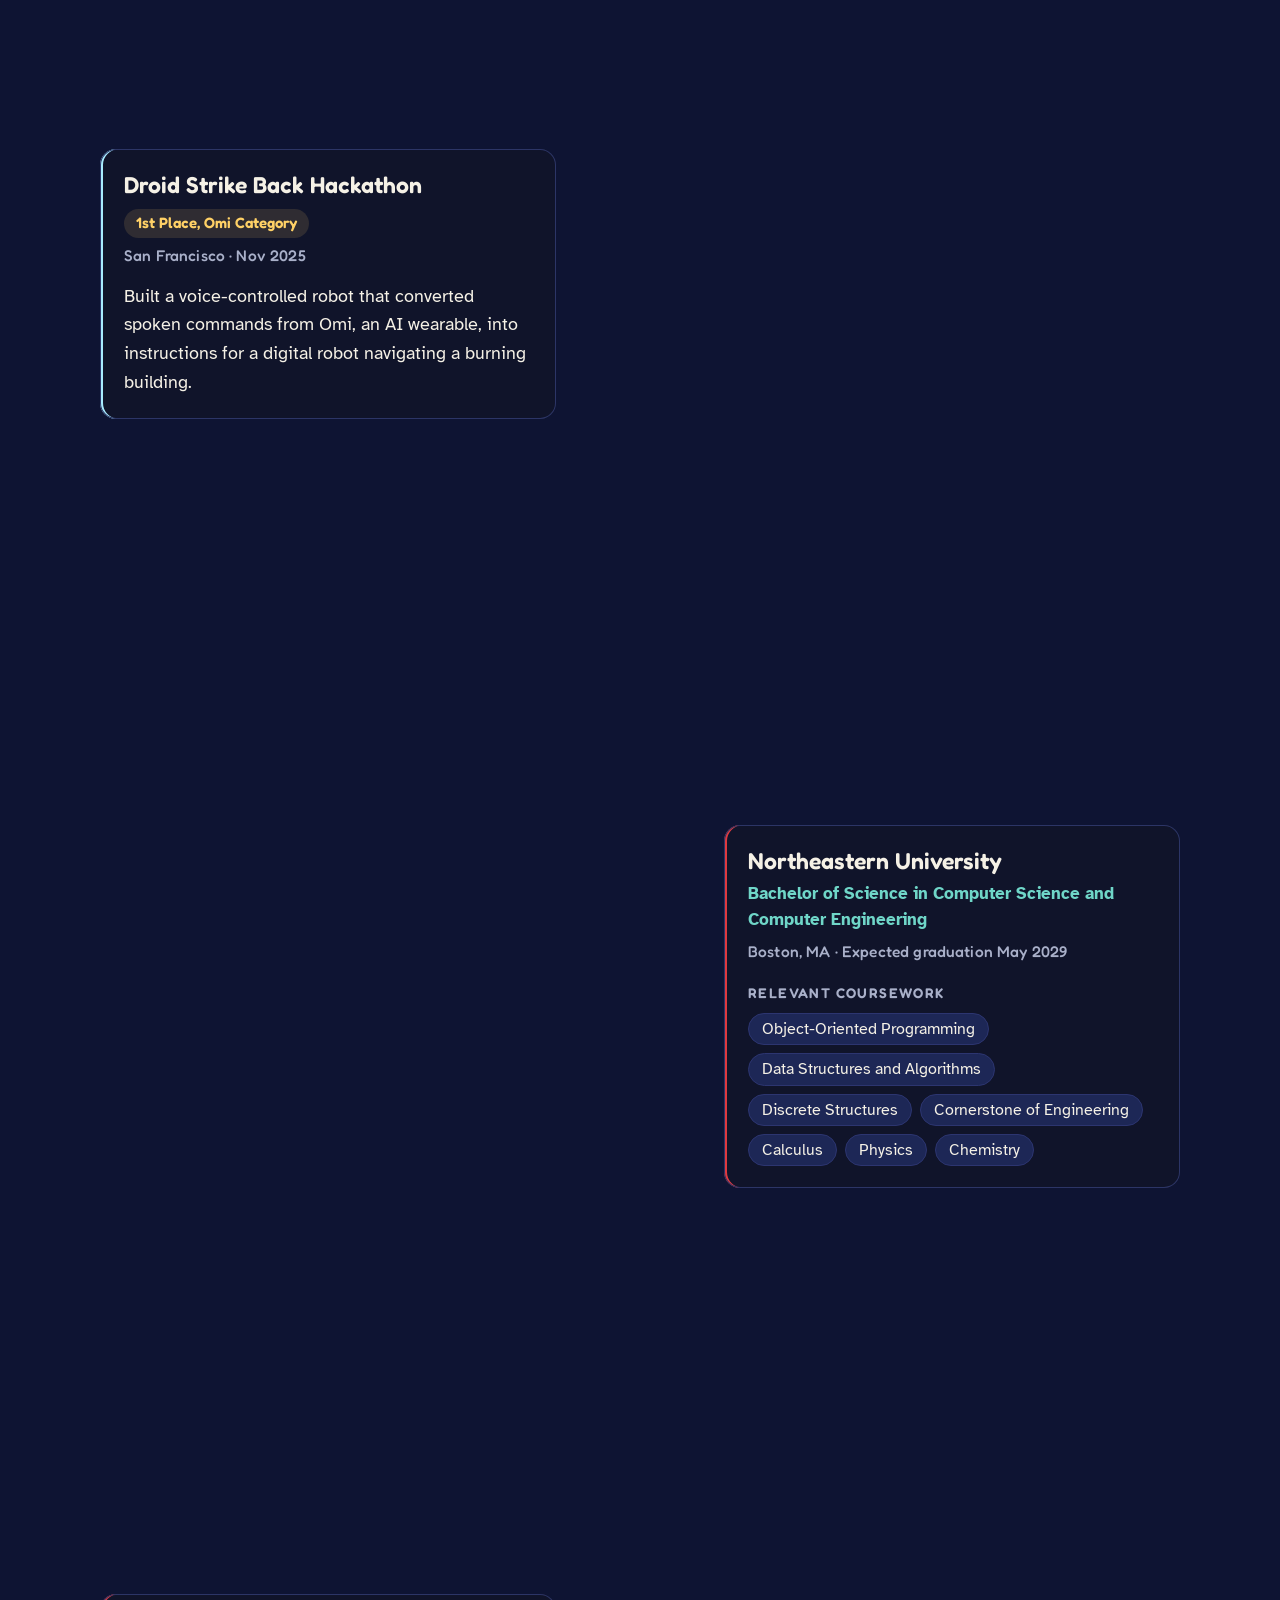
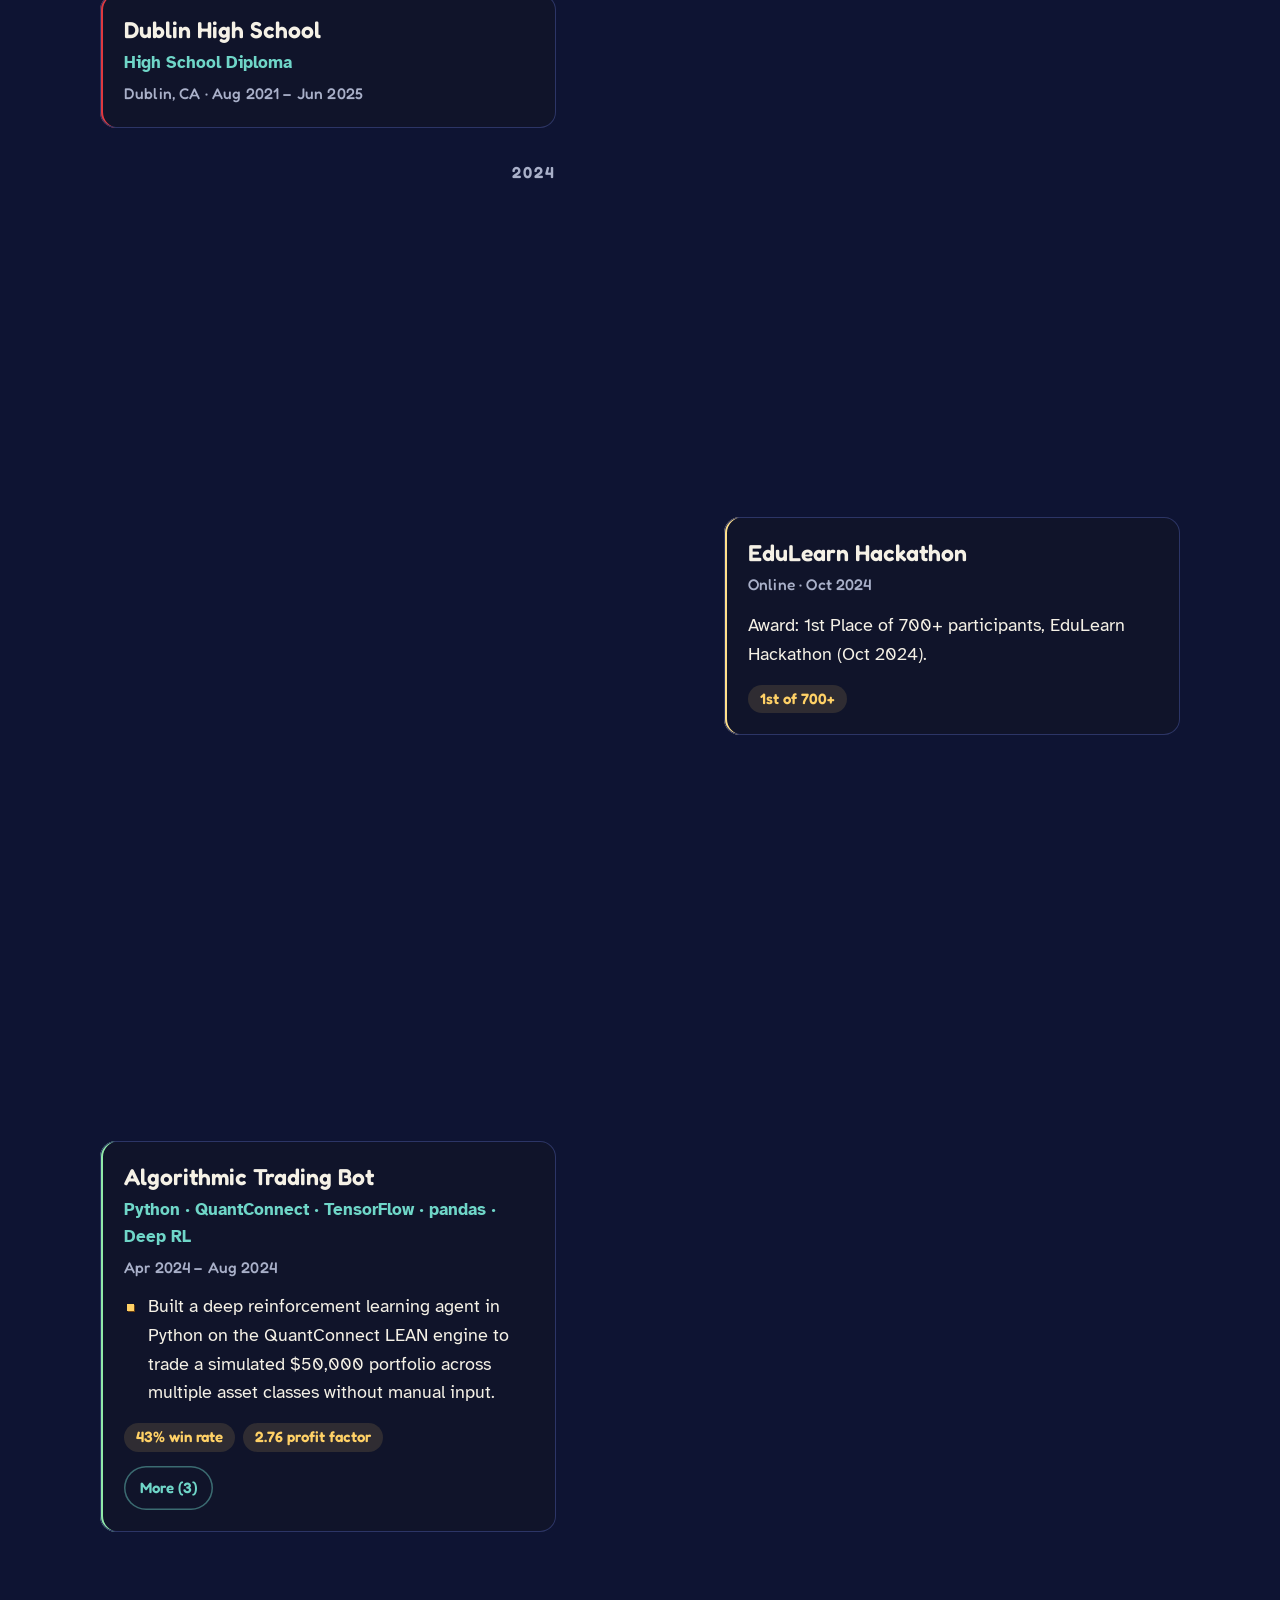
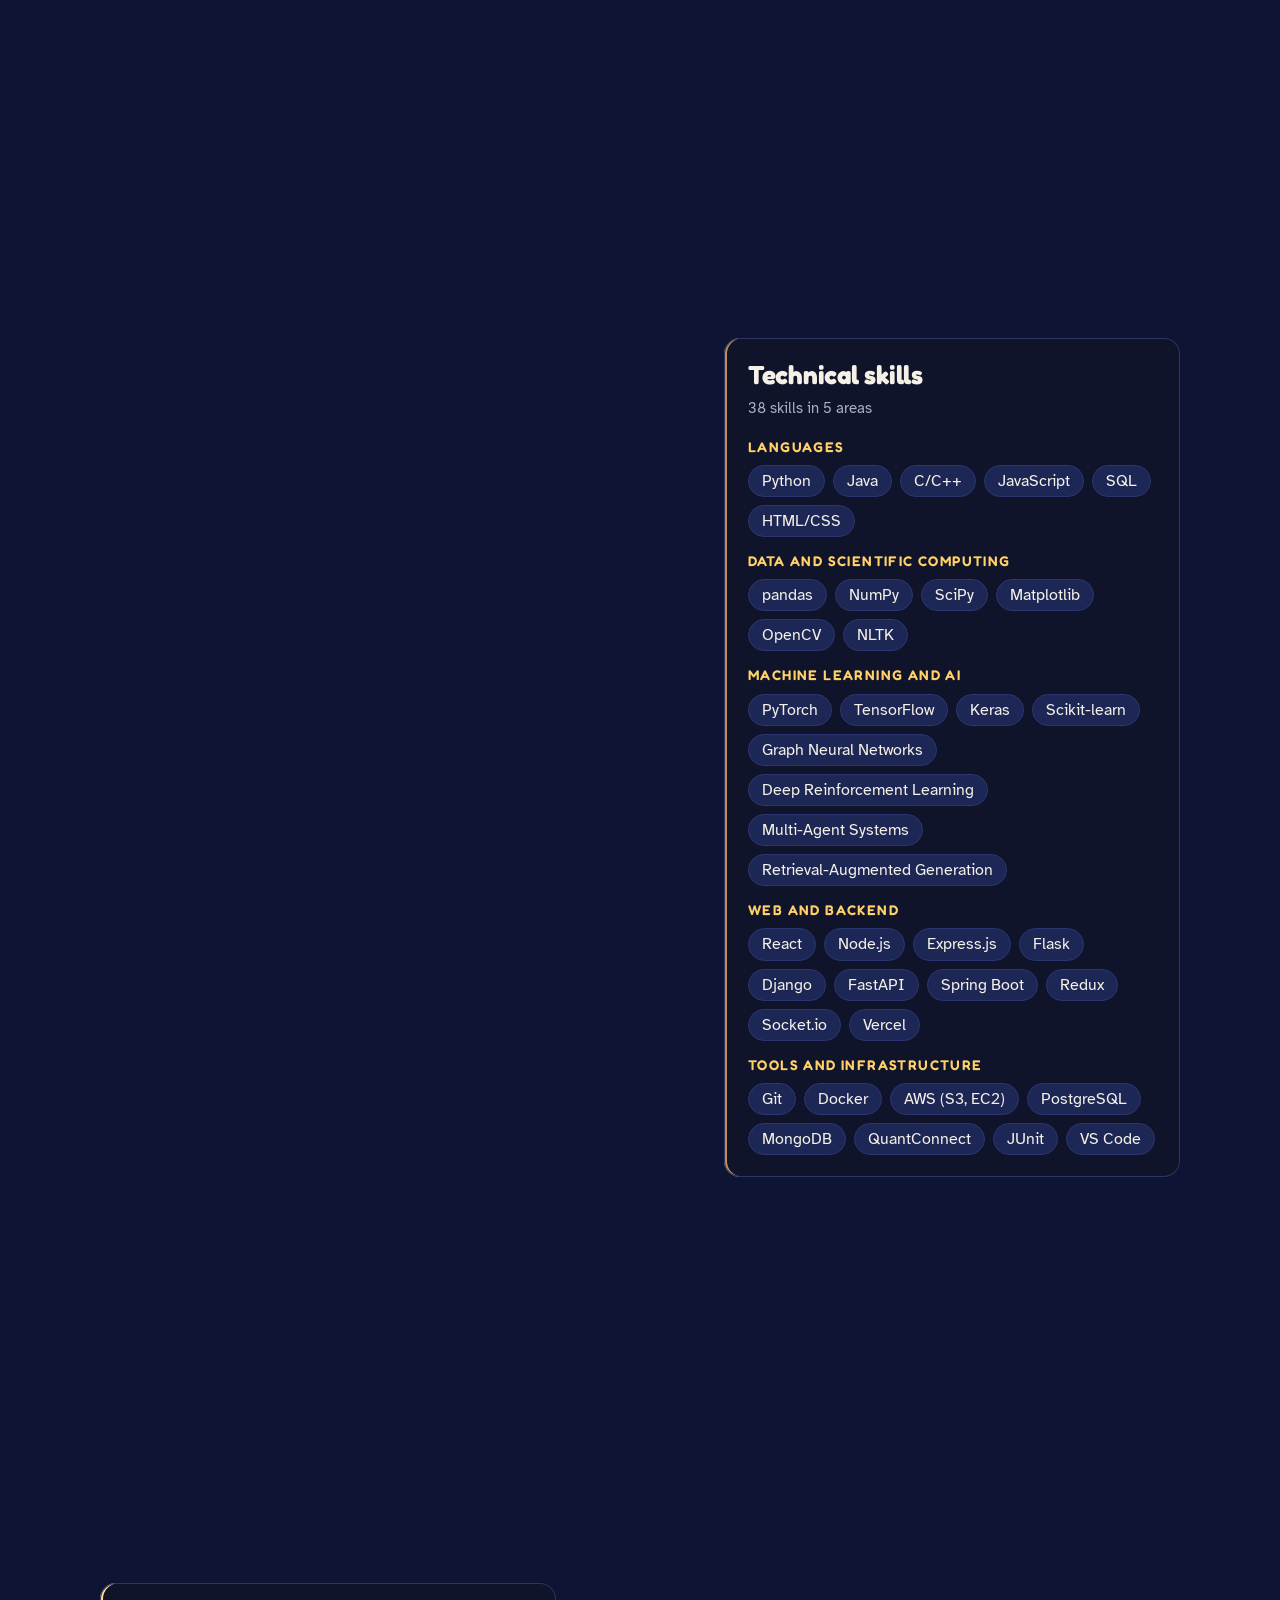
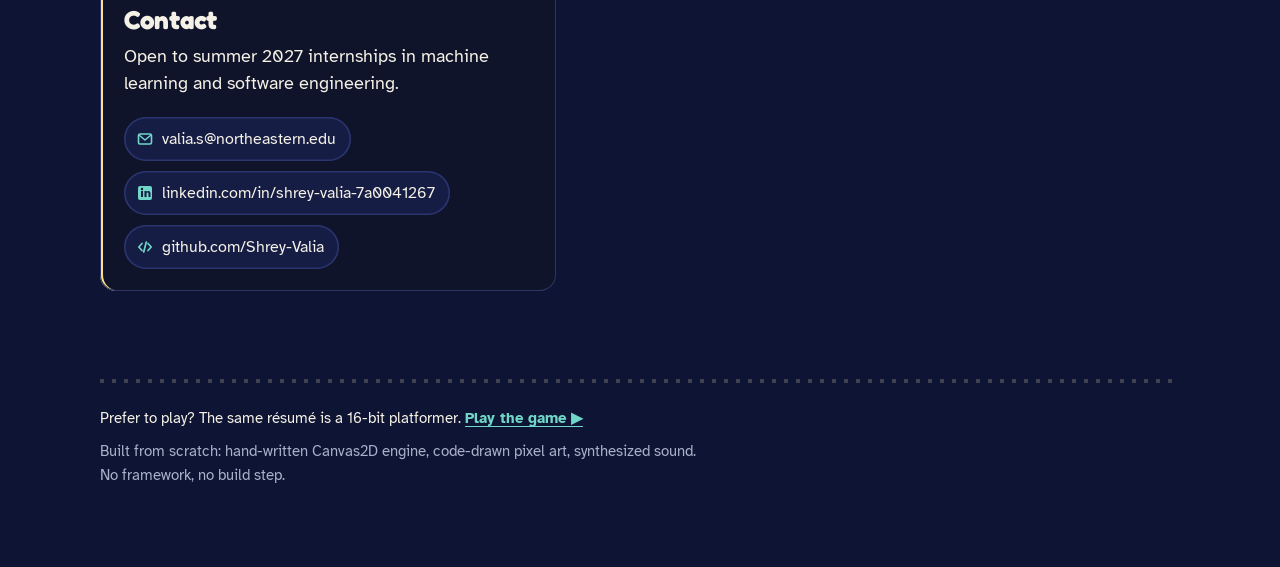
==== commit 3d65aded: "M2, timeline engine and page shell: in-flow scenes, lazy game, print The website is now the scroll t" ====
--- a/index.html
+++ b/index.html
@@ -12,9 +12,9 @@
 <meta property="og:title" content="Shrey Valia · Portfolio">
 <meta property="og:description" content="Shrey Valia's work as a scrolling pixel-art timeline: ML research at Oak Ridge National Laboratory, AI projects, hackathon wins. Also playable as a 16-bit game.">
 
-<!-- Boot guard. The page is a plain résumé until the game proves it can run:
+<!-- Boot guard. The page is a plain résumé until the scripts prove they run:
      `js` is added only where ES modules work and we're served over http(s);
-     if the game hasn't reported ready in 8 s, the résumé comes back.
+     if the app hasn't reported ready in 8 s, the plain résumé comes back.
      The website is the landing view; #play, ?play or ?level= open the game.
      Set here so the first paint is already right; js/ui/page.js applies the
      same rule (mirror DEFAULT_VIEW in js/boot.js if that ever changes). -->
@@ -26,7 +26,7 @@
     root.classList.add('js');
     if (location.hash !== '#play' && !/[?&](play|level)\b/.test(location.search)) root.classList.add('view-page');
     setTimeout(function () {
-      if (!root.classList.contains('game-ready')) root.classList.remove('js');
+      if (!root.classList.contains('app-ready')) root.classList.remove('js');
     }, 8000);
   })();
 </script>
@@ -36,8 +36,8 @@
 <link href="https://fonts.googleapis.com/css2?family=Atkinson+Hyperlegible:ital,wght@0,400;0,700;1,400&family=Fredoka:wght@500;600;700&display=swap" rel="stylesheet">
 <link rel="stylesheet" href="css/base.css">
 <link rel="stylesheet" href="css/resume.css">
-<link rel="stylesheet" href="css/page.css">
-<link rel="stylesheet" href="css/timeline.css">
+<link rel="stylesheet" href="css/timeline.css" media="screen">
+<link rel="stylesheet" href="css/track.css" media="screen">
 <link rel="stylesheet" href="css/game.css">
 
 <script type="application/ld+json">
@@ -54,10 +54,10 @@
 </head>
 <body>
 
-<a class="skip" id="skip" href="#resume">Skip to content</a>
+<a class="skip" id="skip" href="#timeline">Skip to timeline</a>
 
 <noscript>
-  <p class="banner">This portfolio is also a playable game. Turn on JavaScript to play; the full résumé is below.</p>
+  <p class="banner">Turn on JavaScript for the scrolling pixel timeline (and the game). The full résumé is below.</p>
 </noscript>
 <p class="banner banner--file">To play the game, serve this folder (<code>python3 -m http.server 4173</code>) and open localhost:4173. The full résumé is below.</p>
 
@@ -91,7 +91,7 @@
         <div class="title__panel">
           <p class="title__kicker">A playable résumé</p>
           <h1 class="title__name" id="title-name">Shrey Valia</h1>
-          <p class="title__pitch">CS + CE @ Northeastern · ML research @ Oak Ridge National Lab</p>
+          <p class="title__pitch">CS + CE @ Northeastern · ML research, AI tools and hackathon builds</p>
           <div class="title__actions">
             <button class="pbtn pbtn--primary" type="button" id="title-play">▶ Play</button>
             <a class="pbtn" href="#page" id="title-page">View as website</a>
@@ -193,167 +193,240 @@
      Every fact the game shows is an element here with data-fact="id".
      Level files reference these ids; cards clone these nodes.
      data-skill and data-credit children become bricks and textbooks.
-     On its own (no JS, file://, print) it is the portfolio page; the website
-     view moves its entries into the scroll timeline (js/site/timeline.js).
+     It is written in timeline order, newest first: one [data-stop] per
+     stop, in the order of js/timeline/stops/index.js. With JS off, on
+     file:// and in print it is the whole résumé (print regroups it under
+     the .print-h headings). With JS the scroll timeline draws a pixel
+     scene in each .stop__scene and walks Shrey down the page.
      ════════════════════════════════════════════════════════════════════ -->
 
-<!-- the website's bar (page view only); its section links come from the timeline's
-     stops (js/ui/page-art.js). "Résumé PDF" prints this page through the print
-     styles, so the PDF is always current and never carries the phone number. -->
-<nav class="pagebar" id="pagebar" aria-label="Sections">
-  <a class="pagebar__brand" href="#resume" id="pagebar-brand">Shrey Valia</a>
-  <span class="pagebar__links" id="pagebar-links"></span>
+<!-- the website's bar. "Résumé PDF" prints this page through the print
+     styles, so the PDF is always current and never carries a phone number. -->
+<nav class="pagebar" id="pagebar" aria-label="Site">
+  <a class="pagebar__brand" href="#top"><span class="pagebar__mark" id="pagebar-mark" aria-hidden="true"></span>Shrey Valia</a>
+  <span class="pagebar__links">
+    <button class="pagebar__jump" type="button" popovertarget="jump">Jump to</button>
+    <a href="#skills">Skills</a>
+    <a href="#contact">Contact</a>
+  </span>
   <span class="pagebar__end">
-    <button class="pbtn pbtn--small pagebar__pdf" type="button" id="pagebar-pdf" title="Opens the print dialog: choose Save as PDF">Résumé PDF</button>
-    <a class="pagebar__play" href="#play">Play the game ▶</a>
+    <button class="pbtn pbtn--small pagebar__pdf js-only" type="button" id="pagebar-pdf" title="Opens the print dialog: choose Save as PDF">Résumé PDF</button>
+    <button class="pagebar__menu" type="button" popovertarget="jump">Menu</button>
   </span>
 </nav>
+<nav class="jump" id="jump" popover aria-label="Jump to">
+  <p class="jump__title">Jump to</p>
+  <ol class="jump__list">
+    <li><a href="#vincio">Vincio – AI Video Editor <span>2026</span></a></li>
+    <li><a href="#ornl">Oak Ridge National Laboratory <span>2026</span></a></li>
+    <li><a href="#handshake">Handshake AI <span>2026</span></a></li>
+    <li><a href="#droid">Droid Strike Back Hackathon <span>2025</span></a></li>
+    <li><a href="#neu">Northeastern University <span>exp. 2029</span></a></li>
+    <li><a href="#dhs">Dublin High School <span>2025</span></a></li>
+    <li><a href="#edulearn">EduLearn Hackathon <span>2024</span></a></li>
+    <li><a href="#trading">Algorithmic Trading Bot <span>2024</span></a></li>
+    <li><a href="#skills">Technical skills</a></li>
+    <li><a href="#contact">Contact</a></li>
+  </ol>
+  <p class="jump__more js-only">
+    <button class="pbtn pbtn--small" type="button" id="jump-pdf">Résumé PDF</button>
+    <a class="jump__play" href="#play">Play the game ▶</a>
+  </p>
+</nav>
 
 <main class="resume" id="resume" tabindex="-1">
 
-  <header class="resume__head" data-node="home">
-    <div data-fact="p-name" data-title="Shrey Valia" data-kicker="Player one">
-      <h1 class="resume__name">Shrey Valia</h1>
-      <p class="resume__tag">Computer Science + Computer Engineering at Northeastern University. Machine learning research, AI tools, and hackathon builds. Based in <span data-snap="Based in">Dublin, CA</span>.</p>
-    </div>
-    <ul class="resume__contact" id="contact" data-node="lighthouse">
-      <li data-fact="c-email" data-title="Email" data-kicker="Contact"><a href="mailto:valia.s@northeastern.edu">valia.s@northeastern.edu</a></li>
-      <li data-fact="c-linkedin" data-title="LinkedIn" data-kicker="Contact"><a href="https://www.linkedin.com/in/shrey-valia-7a0041267/" rel="me">linkedin.com/in/shrey-valia-7a0041267</a></li>
-      <li data-fact="c-github" data-title="GitHub" data-kicker="Contact"><a href="https://github.com/Shrey-Valia" rel="me">github.com/Shrey-Valia</a></li>
-    </ul>
-    <p class="resume__open" data-fact="c-open" data-title="Open to work" data-kicker="Contact">Open to summer 2027 internships in machine learning and software engineering.</p>
+  <header class="resume__head stop stop--intro" id="top" data-stop="intro" data-node="home">
+    <div class="intro__text">
+      <div data-fact="p-name" data-title="Shrey Valia" data-kicker="Player one">
+        <h1 class="resume__name">Shrey Valia</h1>
+        <p class="resume__tag">Computer Science + Computer Engineering at Northeastern University. Machine learning research, AI tools, and hackathon builds.</p>
+      </div>
+      <ul class="resume__contact" id="contact-links">
+        <li data-fact="c-email" data-title="Email" data-kicker="Contact"><a href="mailto:valia.s@northeastern.edu">valia.s@northeastern.edu</a></li>
+        <li data-fact="c-linkedin" data-title="LinkedIn" data-kicker="Contact"><a href="https://www.linkedin.com/in/shrey-valia-7a0041267/" rel="me">linkedin.com/in/shrey-valia-7a0041267</a></li>
+        <li data-fact="c-github" data-title="GitHub" data-kicker="Contact"><a href="https://github.com/Shrey-Valia" rel="me">github.com/Shrey-Valia</a></li>
+      </ul>
+      <p class="resume__open" data-fact="c-open" data-title="Open to work" data-kicker="Contact">Open to summer 2027 internships in machine learning and software engineering.</p>
+    </div>
+    <div class="stop__scene" aria-hidden="true"></div>
   </header>
 
-  <section class="resume__section" aria-labelledby="h-experience">
-    <h2 id="h-experience">Experience</h2>
-
-    <article class="entry" id="ornl" data-node="ornl" data-kicker="Oak Ridge National Laboratory · ML Research Assistant">
-      <header class="entry__head" data-fact="x-ornl" data-title="Oak Ridge National Laboratory">
-        <h3 data-snap="Research">Oak Ridge National Laboratory</h3>
-        <p class="entry__role">Machine Learning Research Assistant</p>
-        <p class="entry__meta">Remote · Jan 2026 – May 2026</p>
-      </header>
-      <ul class="entry__list">
-        <li data-fact="x-ornl-1" data-title="Physics-informed GNNs">Engineered physics-informed and graph neural networks (GNNs) in PyTorch and TensorFlow to model polymer growth and molecular self-assembly, working with Dr. Rajeev Kumar.</li>
-        <li data-fact="x-ornl-2" data-title="Models in the browser">Built the front end of an internal web tool deployed on Vercel that let scientists configure, train, and run the group’s models from the browser instead of editing scripts by hand.</li>
-        <li data-fact="x-ornl-3" data-title="Inverse design">Developed an inverse prediction model with the team to estimate polymer design inputs from target properties.</li>
-        <li data-fact="x-ornl-4" data-title="Faster experiments">Automated preprocessing pipelines in pandas and NumPy and parallelized GPU training, cutting experiment turnaround.</li>
-      </ul>
-    </article>
-
-    <article class="entry" id="handshake" data-node="handshake" data-kicker="Handshake AI · AI Training Specialist">
-      <header class="entry__head" data-fact="x-hs" data-title="Handshake AI">
-        <h3>Handshake AI</h3>
-        <p class="entry__role">AI Training Specialist, Handshake AI Fellow (Part-time)</p>
-        <p class="entry__meta">Remote · Jan 2026 – May 2026</p>
-      </header>
-      <ul class="entry__list">
-        <li data-fact="x-hs-1" data-title="Data quality">Labeled and audited training data for generative AI models against strict quality and safety rubrics.</li>
-        <li data-fact="x-hs-2" data-title="Diffusion fine-tuning">Evaluated text-to-image model outputs and fine-tuned diffusion models on the resulting annotations.</li>
-        <li data-fact="x-hs-3" data-title="Failure analysis">Diagnosed recurring model failure cases and delivered corrective feedback to improve prompt adherence.</li>
-      </ul>
+  <section class="timeline" id="timeline" aria-labelledby="h-timeline">
+    <h2 class="timeline__title" id="h-timeline">Timeline <span>newest first</span></h2>
+    <h2 class="print-h" id="h-experience" data-group="experience">Experience</h2>
+    <h2 class="print-h" id="h-projects" data-group="projects">Projects</h2>
+    <h2 class="print-h" id="h-education" data-group="education">Education &amp; honors</h2>
+
+    <p class="year-mark" aria-hidden="true">2026</p>
+
+    <article class="entry stop" id="vincio" data-stop="vincio" data-node="vincio" data-group="projects" data-kicker="Project · Vincio">
+      <div class="stop__scene" aria-hidden="true"></div>
+      <div class="stop__card">
+        <header class="entry__head" data-fact="p-vincio" data-title="Vincio – AI Video Editor">
+          <h3>Vincio – AI Video Editor</h3>
+          <p class="entry__role">Multi-Agent AI · LLM Orchestration · Full-Stack Web App</p>
+          <p class="entry__meta"><time datetime="2026-01">Jan 2026</time> – <time datetime="2026-08">Aug 2026</time></p>
+        </header>
+        <ul class="entry__list" id="vincio-list">
+          <li data-fact="p-vincio-1" data-title="Raw clips in, finished cut out">Built an AI video editor that turns raw clips and a written vision into a finished cut using coordinated agents.</li>
+          <li class="is-more" data-fact="p-vincio-2" data-title="Agent capabilities">Implemented agent capabilities for B-roll selection, motion graphics, transitions, and on-screen text.</li>
+          <li class="is-more" data-fact="p-vincio-3" data-title="Full stack">Developed the front end and the agent layer, and contributed to database management, authentication, and agent memory.</li>
+        </ul>
+      </div>
+    </article>
+
+    <article class="entry stop" id="ornl" data-stop="ornl" data-node="ornl" data-group="experience" data-kicker="Oak Ridge National Laboratory · ML Research Assistant">
+      <div class="stop__scene" aria-hidden="true"></div>
+      <div class="stop__card">
+        <header class="entry__head" data-fact="x-ornl" data-title="Oak Ridge National Laboratory">
+          <h3>Oak Ridge National Laboratory</h3>
+          <p class="entry__role">Machine Learning Research Assistant</p>
+          <p class="entry__meta">Remote · <time datetime="2026-01">Jan 2026</time> – <time datetime="2026-05">May 2026</time></p>
+        </header>
+        <ul class="entry__list" id="ornl-list">
+          <li data-fact="x-ornl-1" data-title="Physics-informed GNNs">Engineered physics-informed and graph neural networks (GNNs) in PyTorch and TensorFlow to model polymer growth and molecular self-assembly, working with Dr. Rajeev Kumar.</li>
+          <li class="is-more" data-fact="x-ornl-2" data-title="Models in the browser">Built the front end of an internal web tool deployed on Vercel that let scientists configure, train, and run the group’s models from the browser instead of editing scripts by hand.</li>
+          <li class="is-more" data-fact="x-ornl-3" data-title="Inverse design">Developed an inverse prediction model with the team to estimate polymer design inputs from target properties.</li>
+          <li class="is-more" data-fact="x-ornl-4" data-title="Faster experiments">Automated preprocessing pipelines in pandas and NumPy and parallelized GPU training, cutting experiment turnaround.</li>
+        </ul>
+      </div>
+    </article>
+
+    <article class="entry stop" id="handshake" data-stop="handshake" data-node="handshake" data-group="experience" data-kicker="Handshake AI · AI Training Specialist">
+      <div class="stop__scene" aria-hidden="true"></div>
+      <div class="stop__card">
+        <header class="entry__head" data-fact="x-hs" data-title="Handshake AI">
+          <h3>Handshake AI</h3>
+          <p class="entry__role">AI Training Specialist, Handshake AI Fellow (Part-time)</p>
+          <p class="entry__meta">Remote · <time datetime="2026-01">Jan 2026</time> – <time datetime="2026-05">May 2026</time></p>
+        </header>
+        <ul class="entry__list" id="handshake-list">
+          <li data-fact="x-hs-2" data-title="Diffusion fine-tuning">Evaluated text-to-image model outputs and fine-tuned diffusion models on the resulting annotations.</li>
+          <li class="is-more" data-fact="x-hs-1" data-title="Data quality">Labeled and audited training data for generative AI models against strict quality and safety rubrics.</li>
+          <li class="is-more" data-fact="x-hs-3" data-title="Failure analysis">Diagnosed recurring model failure cases and delivered corrective feedback to improve prompt adherence.</li>
+        </ul>
+      </div>
+    </article>
+
+    <p class="year-mark" aria-hidden="true">2025</p>
+
+    <article class="entry stop" id="droid" data-stop="droid" data-node="droid" data-group="education" data-kicker="Award · Droid Strike Back Hackathon">
+      <div class="stop__scene" aria-hidden="true"></div>
+      <div class="stop__card">
+        <header class="entry__head" data-fact="a-droid" data-title="1st Place, Omi Category">
+          <h3><span class="entry__award" data-chip="inline">1st Place, Omi Category</span><span class="entry__sep"> · </span><span class="entry__title">Droid Strike Back Hackathon</span></h3>
+          <p class="entry__meta">San Francisco · <time datetime="2025-11">Nov 2025</time></p>
+        </header>
+        <p class="entry__text" data-fact="a-droid-build" data-title="The build">Built a voice-controlled robot that converted spoken commands from Omi, an AI wearable, into instructions for a digital robot navigating a burning building.</p>
+      </div>
+    </article>
+
+    <article class="entry stop" id="neu" data-stop="neu" data-node="neu" data-group="education" data-kicker="Northeastern University">
+      <div class="stop__scene" aria-hidden="true"></div>
+      <div class="stop__card">
+        <header class="entry__head" data-fact="e-neu" data-title="Northeastern University">
+          <h3 data-snap="University">Northeastern University</h3>
+          <p class="entry__role" data-snap="Degree">Bachelor of Science in Computer Science and Computer Engineering</p>
+          <p class="entry__meta">Boston, MA · Expected graduation <time datetime="2029-05" data-snap="Graduating">May 2029</time></p>
+        </header>
+        <div class="entry__block" data-fact="e-neu-courses" data-title="Relevant coursework">
+          <p class="entry__label">Relevant coursework</p>
+          <ul class="chips">
+            <li data-credit>Object-Oriented Programming</li>
+            <li data-credit>Data Structures and Algorithms</li>
+            <li data-credit>Discrete Structures</li>
+            <li data-credit>Cornerstone of Engineering</li>
+            <li data-credit>Calculus</li>
+            <li data-credit>Physics</li>
+            <li data-credit>Chemistry</li>
+          </ul>
+        </div>
+      </div>
+    </article>
+
+    <article class="entry stop" id="dhs" data-stop="dhs" data-node="dhs" data-group="education" data-kicker="Dublin High School">
+      <div class="stop__scene" aria-hidden="true"></div>
+      <div class="stop__card">
+        <header class="entry__head" data-fact="e-dhs" data-title="Dublin High School">
+          <h3>Dublin High School</h3>
+          <p class="entry__role">High School Diploma</p>
+          <p class="entry__meta">Dublin, CA · <time datetime="2021-08">Aug 2021</time> – <time datetime="2025-06">Jun 2025</time></p>
+        </header>
+      </div>
+    </article>
+
+    <p class="year-mark" aria-hidden="true">2024</p>
+
+    <article class="entry stop" id="edulearn" data-stop="edulearn" data-node="dhs" data-group="education" data-kicker="Award · EduLearn Hackathon">
+      <div class="stop__scene" aria-hidden="true"></div>
+      <div class="stop__card">
+        <header class="entry__head">
+          <h3>EduLearn Hackathon</h3>
+          <p class="entry__meta">Online · <time datetime="2024-10">Oct 2024</time></p>
+        </header>
+        <p class="entry__text" data-fact="a-edulearn" data-title="1st of 700+">Award: <span data-chip="of 700+">1st</span> Place of 700+ participants, EduLearn Hackathon (Oct 2024).</p>
+      </div>
+    </article>
+
+    <article class="entry stop" id="trading" data-stop="trading" data-node="trading" data-group="projects" data-kicker="Project · Algorithmic Trading Bot">
+      <div class="stop__scene" aria-hidden="true"></div>
+      <div class="stop__card">
+        <header class="entry__head" data-fact="p-trade" data-title="Algorithmic Trading Bot">
+          <h3>Algorithmic Trading Bot</h3>
+          <p class="entry__role">Python · QuantConnect · TensorFlow · pandas · Deep RL</p>
+          <p class="entry__meta"><time datetime="2024-04">Apr 2024</time> – <time datetime="2024-08">Aug 2024</time></p>
+        </header>
+        <ul class="entry__list" id="trading-list">
+          <li data-fact="p-trade-1" data-title="Deep RL agent">Built a deep reinforcement learning agent in Python on the QuantConnect LEAN engine to trade a simulated $50,000 portfolio across multiple asset classes without manual input.</li>
+          <li class="is-more" data-fact="p-trade-2" data-title="One clean dataset">Organized the project’s market data in pandas and NumPy, cleaning and time-aligning Level II order-flow and microstructure feeds into one consistent dataset for every backtest.</li>
+          <li class="is-more" data-fact="p-trade-3" data-title="Q-learning and PPO">Engineered entry and exit signals from that dataset and trained policies in TensorFlow with Q-learning and PPO.</li>
+          <li class="is-more" data-fact="p-trade-4" data-title="Walk-forward results">Achieved a <span data-chip="win rate">43%</span> win rate and <span data-chip="profit factor">2.76</span> profit factor in walk-forward backtests on a custom event-driven framework.</li>
+        </ul>
+      </div>
     </article>
   </section>
 
-  <section class="resume__section resume__section--cards" aria-labelledby="h-projects">
-    <h2 id="h-projects">Projects</h2>
-
-    <article class="entry" id="vincio" data-node="vincio" data-kicker="Project · Vincio">
-      <header class="entry__head" data-fact="p-vincio" data-title="Vincio – AI Video Editor">
-        <h3>Vincio – AI Video Editor</h3>
-        <p class="entry__role">Multi-Agent AI · LLM Orchestration · Full-Stack Web App</p>
-        <p class="entry__meta">Jan 2026 – Aug 2026</p>
-      </header>
-      <ul class="entry__list">
-        <li data-fact="p-vincio-1" data-title="Raw clips in, finished cut out">Built an AI video editor that turns raw clips and a written vision into a finished cut using coordinated agents.</li>
-        <li data-fact="p-vincio-2" data-title="Agent capabilities">Implemented agent capabilities for B-roll selection, motion graphics, transitions, and on-screen text.</li>
-        <li data-fact="p-vincio-3" data-title="Full stack">Developed the front end and the agent layer, and contributed to database management, authentication, and agent memory.</li>
-      </ul>
-    </article>
-
-    <article class="entry" id="trading" data-node="trading" data-kicker="Project · Algorithmic Trading Bot">
-      <header class="entry__head" data-fact="p-trade" data-title="Algorithmic Trading Bot">
-        <h3>Algorithmic Trading Bot</h3>
-        <p class="entry__role">Python · QuantConnect · TensorFlow · pandas · Deep RL</p>
-        <p class="entry__meta">Apr 2024 – Aug 2024</p>
-      </header>
-      <ul class="entry__list">
-        <li data-fact="p-trade-1" data-title="Deep RL agent">Built a deep reinforcement learning agent in Python on the QuantConnect LEAN engine to trade a simulated <span data-stat="simulated portfolio traded by the deep RL agent">$50,000</span> portfolio across multiple asset classes without manual input.</li>
-        <li data-fact="p-trade-2" data-title="One clean dataset">Organized the project’s market data in pandas and NumPy, cleaning and time-aligning Level II order-flow and microstructure feeds into one consistent dataset for every backtest.</li>
-        <li data-fact="p-trade-3" data-title="Q-learning and PPO">Engineered entry and exit signals from that dataset and trained policies in TensorFlow with Q-learning and PPO.</li>
-        <li data-fact="p-trade-4" data-title="Walk-forward results">Achieved a <span data-stat="win rate in walk-forward backtests">43%</span> win rate and <span data-stat="profit factor in the same backtests">2.76</span> profit factor in walk-forward backtests on a custom event-driven framework.</li>
-      </ul>
-    </article>
+  <section class="resume__section stop" id="skills" data-stop="skills" data-node="tree" data-group="skills" data-kicker="Skills" aria-labelledby="h-skills">
+    <div class="stop__scene" aria-hidden="true"></div>
+    <div class="stop__card">
+      <h2 id="h-skills">Technical skills</h2>
+      <div class="skills">
+        <div class="skillset" data-fact="s-lang" data-title="Languages">
+          <h3>Languages</h3>
+          <ul class="chips"><li data-skill>Python</li><li data-skill>Java</li><li data-skill>C/C++</li><li data-skill>JavaScript</li><li data-skill>SQL</li><li data-skill>HTML/CSS</li></ul>
+        </div>
+        <div class="skillset" data-fact="s-data" data-title="Data and scientific computing">
+          <h3>Data and scientific computing</h3>
+          <ul class="chips"><li data-skill>pandas</li><li data-skill>NumPy</li><li data-skill>SciPy</li><li data-skill>Matplotlib</li><li data-skill>OpenCV</li><li data-skill>NLTK</li></ul>
+        </div>
+        <div class="skillset" data-fact="s-ml" data-title="Machine learning and AI">
+          <h3>Machine learning and AI</h3>
+          <ul class="chips"><li data-skill>PyTorch</li><li data-skill>TensorFlow</li><li data-skill>Keras</li><li data-skill>Scikit-learn</li><li data-skill>Graph Neural Networks</li><li data-skill>Deep Reinforcement Learning</li><li data-skill>Multi-Agent Systems</li><li data-skill>Retrieval-Augmented Generation</li></ul>
+        </div>
+        <div class="skillset" data-fact="s-web" data-title="Web and backend">
+          <h3>Web and backend</h3>
+          <ul class="chips"><li data-skill>React</li><li data-skill>Node.js</li><li data-skill>Express.js</li><li data-skill>Flask</li><li data-skill>Django</li><li data-skill>FastAPI</li><li data-skill>Spring Boot</li><li data-skill>Redux</li><li data-skill>Socket.io</li><li data-skill>Vercel</li></ul>
+        </div>
+        <div class="skillset" data-fact="s-tools" data-title="Tools and infrastructure">
+          <h3>Tools and infrastructure</h3>
+          <ul class="chips"><li data-skill>Git</li><li data-skill>Docker</li><li data-skill>AWS (S3, EC2)</li><li data-skill>PostgreSQL</li><li data-skill>MongoDB</li><li data-skill>QuantConnect</li><li data-skill>JUnit</li><li data-skill>VS Code</li></ul>
+        </div>
+      </div>
+    </div>
   </section>
 
-  <section class="resume__section" aria-labelledby="h-education">
-    <h2 id="h-education" data-nav="Education">Education &amp; honors</h2>
-
-    <article class="entry" id="neu" data-node="neu" data-kicker="Northeastern University">
-      <header class="entry__head" data-fact="e-neu" data-title="Northeastern University">
-        <h3 data-snap="University">Northeastern University</h3>
-        <p class="entry__role" data-snap="Degree">Bachelor of Science in Computer Science and Computer Engineering</p>
-        <p class="entry__meta">Boston, MA · Expected graduation <span data-snap="Graduating">May 2029</span></p>
-      </header>
-      <div class="entry__block" data-fact="e-neu-courses" data-title="Relevant coursework">
-        <p class="entry__label">Relevant coursework</p>
-        <ul class="chips">
-          <li data-credit>Object-Oriented Programming</li>
-          <li data-credit>Data Structures and Algorithms</li>
-          <li data-credit>Discrete Structures</li>
-          <li data-credit>Cornerstone of Engineering</li>
-          <li data-credit>Calculus</li>
-          <li data-credit>Physics</li>
-          <li data-credit>Chemistry</li>
-        </ul>
-      </div>
-    </article>
-
-    <article class="entry" id="droid" data-node="droid" data-kicker="Award · Droid Strike Back Hackathon">
-      <header class="entry__head" data-fact="a-droid" data-title="1st Place, Omi Category">
-        <h3><span data-stat="Omi category, Droid Strike Back Hackathon">1st</span> Place, Omi Category · Droid Strike Back Hackathon</h3>
-        <p class="entry__meta">San Francisco · Nov 2025</p>
-      </header>
-      <p class="entry__text" data-fact="a-droid-build" data-title="The build">Built a voice-controlled robot that converted spoken commands from Omi, an AI wearable, into instructions for a digital robot navigating a burning building.</p>
-    </article>
-
-    <article class="entry" id="dhs" data-node="dhs" data-kicker="Dublin High School">
-      <header class="entry__head" data-fact="e-dhs" data-title="Dublin High School">
-        <h3>Dublin High School</h3>
-        <p class="entry__role">High School Diploma</p>
-        <p class="entry__meta">Dublin, CA · Aug 2021 – Jun 2025</p>
-      </header>
-      <p class="entry__text" data-fact="a-edulearn" data-title="1st of 700+">Award: <span data-stat="of 700+ participants, EduLearn Hackathon">1st</span> Place of 700+ participants, EduLearn Hackathon (Oct 2024).</p>
-    </article>
+  <!-- the end of the path: the intro's open-to-work line and links, copied
+       in by js/ui/cards.js (no data-fact, so every fact stays single) -->
+  <section class="resume__section stop js-only" id="contact" data-stop="contact" data-node="lighthouse" data-kicker="Contact" aria-labelledby="h-contact">
+    <div class="stop__scene" aria-hidden="true"></div>
+    <div class="stop__card">
+      <h2 id="h-contact">Contact</h2>
+    </div>
   </section>
 
-  <section class="resume__section" id="skills" aria-labelledby="h-skills" data-kicker="Skills">
-    <h2 id="h-skills" data-nav="Skills">Technical skills</h2>
-    <div class="skills" data-node="tree">
-      <div class="skillset" data-fact="s-lang" data-title="Languages">
-        <h3>Languages</h3>
-        <ul class="chips"><li data-skill>Python</li><li data-skill>Java</li><li data-skill>C/C++</li><li data-skill>JavaScript</li><li data-skill>SQL</li><li data-skill>HTML/CSS</li></ul>
-      </div>
-      <div class="skillset" data-fact="s-data" data-title="Data and scientific computing">
-        <h3>Data and scientific computing</h3>
-        <ul class="chips"><li data-skill>pandas</li><li data-skill>NumPy</li><li data-skill>SciPy</li><li data-skill>Matplotlib</li><li data-skill>OpenCV</li><li data-skill>NLTK</li></ul>
-      </div>
-      <div class="skillset" data-fact="s-ml" data-title="Machine learning and AI">
-        <h3>Machine learning and AI</h3>
-        <ul class="chips"><li data-skill>PyTorch</li><li data-skill>TensorFlow</li><li data-skill>Keras</li><li data-skill>Scikit-learn</li><li data-skill>Graph Neural Networks</li><li data-skill>Deep Reinforcement Learning</li><li data-skill>Multi-Agent Systems</li><li data-skill>Retrieval-Augmented Generation</li></ul>
-      </div>
-      <div class="skillset" data-fact="s-web" data-title="Web and backend">
-        <h3>Web and backend</h3>
-        <ul class="chips"><li data-skill>React</li><li data-skill>Node.js</li><li data-skill>Express.js</li><li data-skill>Flask</li><li data-skill>Django</li><li data-skill>FastAPI</li><li data-skill>Spring Boot</li><li data-skill>Redux</li><li data-skill>Socket.io</li><li data-skill>Vercel</li></ul>
-      </div>
-      <div class="skillset" data-fact="s-tools" data-title="Tools and infrastructure">
-        <h3>Tools and infrastructure</h3>
-        <ul class="chips"><li data-skill>Git</li><li data-skill>Docker</li><li data-skill>AWS (S3, EC2)</li><li data-skill>PostgreSQL</li><li data-skill>MongoDB</li><li data-skill>QuantConnect</li><li data-skill>JUnit</li><li data-skill>VS Code</li></ul>
-      </div>
-    </div>
-  </section>
-
   <footer class="resume__foot">
+    <p class="foot-play js-only">Prefer to play? The same résumé is a 16-bit platformer. <a href="#play">Play the game ▶</a></p>
     <p>Built from scratch: hand-written Canvas2D engine, code-drawn pixel art, synthesized sound. No framework, no build step.</p>
   </footer>
 </main>
--- a/css/base.css
+++ b/css/base.css
@@ -1,11 +1,11 @@
 /* ═══════════════════════════════════════════════════════════
    Base: tokens, reset, and the js / no-js switch.
 
-   Without JS (or from file://, or if the game fails to boot)
-   the page is the résumé as a portfolio page. With html.js the
-   game shell fills the viewport and the résumé opens in a
-   dialog; html.js.view-page swaps back to the page, with the
-   page bar on top (js/ui/page.js).
+   Without JS (or from file://, or if the scripts fail) the page
+   is the plain résumé, with the bar. With html.js.view-page it
+   is the scroll timeline (css/timeline.css). With html.js alone
+   the game shell fills the viewport and the résumé opens in a
+   dialog (js/ui/page.js switches between them).
    ═══════════════════════════════════════════════════════════ */
 
 :root {
@@ -142,17 +142,21 @@
 .pbtn--small { min-height: 38px; font-size: 15px; padding: 0.4em 0.9em; border-radius: 10px; }
 
 /* ─── the switch ───────────────────────────────────────────── */
+/* the website (and the plain résumé without JS) shows the bar; the game
+   view (html.js without .view-page) shows only the game shell */
 
-.game, .pagebar { display: none; }
+.game { display: none; }
+html:not(.js) .js-only { display: none !important; }
 
 .js:not(.view-page), .js:not(.view-page) body { height: 100%; overflow: hidden; background: var(--void); }
 .js:not(.view-page) .game { display: block; }
-.js:not(.view-page) body > .resume { display: none; }   /* shown in the dialog instead */
-.js.view-page .pagebar { display: flex; }
+.js:not(.view-page) body > .resume,
+.js:not(.view-page) .pagebar,
+.js:not(.view-page) .jump { display: none; }   /* the résumé shows in the dialog instead */
 
 @media print {
   html, body, .js body { height: auto !important; overflow: visible !important; }
-  .js .game, .pagebar { display: none !important; }
+  .js .game, .pagebar, .jump { display: none !important; }
   .js body > .resume { display: block !important; }
 }
 
--- a/css/resume.css
+++ b/css/resume.css
@@ -1,9 +1,12 @@
 /* ═══════════════════════════════════════════════════════════
-   The résumé: one block of markup, two looks.
-   · body > .resume is the portfolio page: no JS, file://, a
-     failed boot, and the page view all show it this way.
-   · .resume-dialog .resume is the in-game log on paper, where
-     each fact gets a found / not-yet-found marker.
+   The résumé: one block of markup, in timeline order, three looks.
+   · body > .resume is the page. Without JS (and on file://) it is
+     the plain résumé, every bullet showing; with JS the website
+     view lays it out as the scroll timeline (css/timeline.css).
+   · print (and "Résumé PDF") regroups it under Experience,
+     Projects and Education & honors, black on white.
+   · .resume-dialog .resume is the in-game log on paper, grouped
+     the same way, with a found / not-yet-found marker per fact.
    Fact cards clone pieces of it; game.css styles those.
    ═══════════════════════════════════════════════════════════ */
 
@@ -24,7 +27,6 @@
 }
 
 .resume__name { margin: 0; font-size: clamp(34px, 6vw, 52px); }
-
 .resume__tag { margin: 12px 0 0; max-width: 36em; font-size: 19px; }
 
 .resume__contact {
@@ -36,11 +38,11 @@
   list-style: none;
 }
 .resume__contact a { display: inline-block; padding: 6px 0; font-weight: 700; }
-
 .resume__open { margin: 8px 0 0; }
 
-.resume__section { margin-top: 56px; }
-.resume__section > h2 { margin: 0 0 20px; font-size: 26px; }
+.timeline, .resume__section { margin-top: 56px; }
+.timeline__title, .resume__section h2 { margin: 0 0 20px; font-size: 26px; }
+.timeline__title span { margin-left: 10px; color: var(--muted); font-size: 0.62em; font-weight: 500; }
 
 .entry { margin: 0 0 32px; }
 .entry__head h3 { margin: 0; font-size: 22px; }
@@ -74,71 +76,59 @@
 
 .resume__foot { margin-top: 56px; font-size: 15px; }
 
+/* the timeline's own parts are drawn only in the website view */
+.stop__scene, .print-h { display: none; }
+.year-mark {
+  margin: 40px 0 14px;
+  color: var(--muted);
+  font-family: var(--display);
+  font-weight: 600;
+  font-size: 15px;
+  letter-spacing: 0.12em;
+}
+
 /* ─── the page ─────────────────────────────────────────────── */
 
 body > .resume {
-  --gutter: 0px;
   width: min(1080px, 100% - 32px);
   padding: 64px 0 80px;
-  counter-reset: sec;
-}
-.view-page body > .resume { padding-top: 56px; }
-.view-page { scroll-padding-top: 84px; }          /* clear the sticky bar */
-
-/* hero: who, what, how to reach him. With JS it splits in two equal
-   halves: Shrey on the left, the game's island on the right (page.css) */
-body > .resume .resume__head {
-  display: grid;
-  grid-template-columns: minmax(0, 1fr);
-  grid-template-areas: "portrait" "name" "contact" "links" "open" "game" "snap";
-}
-body > .resume .resume__head > [data-fact="p-name"] { grid-area: name; }
-body > .resume .resume__head > .resume__contact { grid-area: contact; }
-body > .resume .resume__head > .hero-links { grid-area: links; }
-body > .resume .resume__head > .resume__open { grid-area: open; }
-body > .resume .resume__head > .portrait { grid-area: portrait; }
-body > .resume .resume__head > .hero-game { grid-area: game; }
-body > .resume .resume__head > .snapshot { grid-area: snap; }
-body > .resume .resume__head > .play-chip { display: none; }   /* the game half covers Home */
-body > .resume.has-art .resume__head > .resume__contact { display: none; }   /* shown in full at the end */
+}
 
 body > .resume .resume__name {
-  font-size: clamp(46px, 7vw, 76px);
+  font-size: clamp(46px, 7vw, 72px);
   line-height: 1;
   letter-spacing: -0.02em;
 }
 body > .resume .resume__tag {
-  margin-top: 22px;
+  margin-top: 18px;
   max-width: 31em;
   color: #d3d7e8;
-  font-size: 21px;
+  font-size: 20px;
   line-height: 1.5;
 }
 
 /* contact links as pills, each with its icon */
 body > .resume .resume__contact,
-body > .resume .hero-links { display: flex; flex-wrap: wrap; gap: 10px; margin: 30px 0 0; padding: 0; list-style: none; }
+.contact__links { display: flex; flex-wrap: wrap; gap: 10px; margin: 26px 0 0; padding: 0; list-style: none; }
 body > .resume .resume__contact a,
-body > .resume .hero-links a,
-.contactend__links a {
+.contact__links a {
   display: inline-flex;
   align-items: center;
   gap: 9px;
+  min-height: 44px;
   padding: 8px 15px 8px 13px;
   border-radius: 999px;
   background: var(--night-2);
   box-shadow: inset 0 0 0 1.5px var(--rule);
   color: var(--text);
-  font-size: 15.5px;
+  font-size: 16px;
   text-decoration: none;
   overflow-wrap: anywhere;
 }
 body > .resume .resume__contact a:hover,
-body > .resume .hero-links a:hover,
-.contactend__links a:hover { box-shadow: inset 0 0 0 1.5px var(--sea); }
+.contact__links a:hover { box-shadow: inset 0 0 0 1.5px var(--sea); }
 body > .resume .resume__contact a::before,
-body > .resume .hero-links a::before,
-.contactend__links a::before {
+.contact__links a::before {
   content: "";
   flex: none;
   width: 16px;
@@ -156,7 +146,7 @@
   display: flex;
   align-items: baseline;
   gap: 11px;
-  margin-top: 24px;
+  margin-top: 22px;
   font-size: 16px;
   line-height: 1.45;
 }
@@ -171,37 +161,12 @@
   transform: translateY(-1px);
 }
 
-/* sections: a number in the gutter, the heading, the map's road dots */
-body > .resume .resume__section { margin-top: 104px; counter-increment: sec; }
-body > .resume .resume__section > h2 {
-  display: flex;
-  align-items: baseline;
-  gap: 16px;
-  margin: 0 0 36px;
-  font-size: 34px;
-  letter-spacing: -0.01em;
-}
-body > .resume .resume__section > h2::before {
-  content: counter(sec, decimal-leading-zero);
-  min-width: calc(var(--gutter) - 16px);
-  color: var(--sea);
-  font-size: 16px;
-  font-weight: 600;
-  letter-spacing: 0.06em;
-}
-body > .resume .resume__section > h2::after {
-  content: "";
-  flex: 1;
-  align-self: center;
-  height: 4px;
-  background: linear-gradient(90deg, var(--cream) 0 4px, transparent 4px) 0 0 / 12px 4px repeat-x;
-  opacity: 0.2;
-}
-
-/* entries: landmark tile in the gutter, the text beside it */
-body > .resume .has-tile { position: relative; padding-left: var(--gutter); }
-body > .resume .entry { margin: 0 0 56px; }
-body > .resume .entry:last-child { margin-bottom: 0; }
+body > .resume .timeline,
+body > .resume .resume__section { margin-top: 88px; }
+body > .resume .timeline__title,
+body > .resume .resume__section h2 { margin: 0 0 28px; font-size: 32px; letter-spacing: -0.01em; }
+
+body > .resume .entry { margin: 0 0 48px; }
 body > .resume .entry__head h3 { font-size: 24px; font-weight: 600; line-height: 1.22; }
 body > .resume .entry__role { margin-top: 6px; color: var(--sea); font-size: 17px; }
 body > .resume .entry__meta {
@@ -214,7 +179,7 @@
 }
 body > .resume .entry__list,
 body > .resume .entry__text { max-width: 44em; }
-body > .resume .entry__list { margin-top: 16px; padding: 0; list-style: none; }
+body > .resume .entry__list { margin-top: 14px; padding: 0; list-style: none; }
 body > .resume .entry__list li { position: relative; margin: 10px 0 0; padding-left: 24px; line-height: 1.6; }
 body > .resume .entry__list li::before {
   content: "";
@@ -238,41 +203,7 @@
   letter-spacing: 0.1em;
   text-transform: uppercase;
 }
-
-/* projects: cards, landmark art on top */
-body > .resume .resume__section--cards {
-  display: grid;
-  grid-template-columns: repeat(2, minmax(0, 1fr));
-  gap: 24px;
-}
-body > .resume .resume__section--cards > h2 { grid-column: 1 / -1; margin-bottom: 12px; }
-body > .resume .resume__section--cards > .entry {
-  display: flex;
-  flex-direction: column;
-  margin: 0;
-  padding: 0 26px 26px;
-  border-radius: 18px;
-  background: var(--night-2);
-  box-shadow: inset 0 0 0 1.5px var(--rule);
-}
-body > .resume .resume__section--cards .entry__head { display: block; }
-body > .resume .resume__section--cards .entry__head > .entry__meta { margin-top: 6px; text-align: left; }
-body > .resume .resume__section--cards .entry__list { margin-bottom: 22px; }
-body > .resume .resume__section--cards .entry > .play-chip { margin-top: auto; }
-
-/* skills: one panel per group, packed in columns */
-body > .resume .skills { columns: 3 260px; column-gap: 16px; }
-body > .resume .skillset {
-  margin: 0 0 16px;
-  break-inside: avoid;
-  padding: 18px 20px 20px;
-  border-radius: 14px;
-  background: var(--night-2);
-  box-shadow: inset 0 0 0 1.5px var(--rule);
-}
 body > .resume .skillset h3 { color: var(--gold); }
-body > .resume .skills > .play-chip { margin: 0 0 16px; }
-
 body > .resume .chips li { font-size: 15.5px; padding: 5px 13px; }
 
 body > .resume .resume__foot {
@@ -282,30 +213,13 @@
   color: var(--muted);
 }
 body > .resume .resume__foot p { margin: 0; max-width: 40em; }
-
-/* the level link on each section: quiet, after the reading */
-body > .resume .play-chip {
-  display: inline-flex;
-  align-items: center;
-  align-self: flex-start;
-  min-height: 36px;
-  margin: 18px 0 0;
-  padding: 4px 14px;
-  border: 0;
-  border-radius: 999px;
-  background: transparent;
-  box-shadow: inset 0 0 0 1.5px rgba(111, 214, 200, 0.45);
-  color: var(--sea);
-  font-family: var(--display);
-  font-weight: 600;
-  font-size: 15px;
-  cursor: pointer;
-}
-body > .resume .play-chip:hover { background: var(--sea); color: var(--ink); }
-
-/* arriving from a link: a brief glow on the section */
+body > .resume .resume__foot .foot-play { margin-bottom: 10px; color: var(--text); }
+.foot-play a { font-weight: 700; }
+
+body > .resume .play-chip { display: none; }        /* the game is one link away, not on every card */
+
+/* arriving from a link: a brief glow, only when motion is fine */
 @media (prefers-reduced-motion: no-preference) {
-  .view-page { scroll-behavior: smooth; }
   body > .resume :target { animation: page-target 1.6s ease-out; border-radius: 14px; }
 }
 @keyframes page-target {
@@ -314,93 +228,94 @@
 }
 
 @media (min-width: 760px) {
-  body > .resume.has-art { --gutter: 176px; }
-  /* role and dates share the title row */
-  body > .resume .entry__head {
+  /* without JS: role and dates share the title row */
+  html:not(.view-page) body > .resume .entry__head {
     display: grid;
     grid-template-columns: minmax(0, 1fr) auto;
     column-gap: 28px;
     align-items: baseline;
   }
-  body > .resume .entry__head > h3 { grid-row: 1; grid-column: 1; }
-  body > .resume .entry__head > .entry__meta { grid-row: 1; grid-column: 2; margin: 0; text-align: right; white-space: nowrap; }
-  body > .resume .entry__head > .entry__role { grid-column: 1 / -1; }
-  body > .resume .entry.has-tile { display: flex; flex-direction: column; }
-  body > .resume .entry > .play-chip { order: 1; }
-}
-
-@media (max-width: 899px) {
-  body > .resume .resume__section--cards { grid-template-columns: minmax(0, 1fr); }
+  html:not(.view-page) body > .resume .entry__head > h3 { grid-row: 1; grid-column: 1; }
+  html:not(.view-page) body > .resume .entry__head > .entry__meta { grid-row: 1; grid-column: 2; margin: 0; text-align: right; white-space: nowrap; }
+  html:not(.view-page) body > .resume .entry__head > .entry__role { grid-column: 1 / -1; }
 }
 
 @media (max-width: 759px) {
   body > .resume { padding-top: 40px; }
-  body > .resume .resume__section { margin-top: 80px; }
-  body > .resume .resume__section > h2 { font-size: 29px; margin-bottom: 28px; }
-  body > .resume .resume__section > h2::before { font-size: 15px; }
+  body > .resume .timeline,
+  body > .resume .resume__section { margin-top: 64px; }
+  body > .resume .timeline__title,
+  body > .resume .resume__section h2 { font-size: 28px; }
   body > .resume .entry__head h3 { font-size: 22px; }
   body > .resume .resume__tag { font-size: 18.5px; }
-  body > .resume .resume__section--cards > .entry { padding: 0 20px 22px; }
-}
-
-/* print, and "Résumé PDF": a plain black-on-white résumé of the same markup */
+}
+
+/* ─── print, and "Résumé PDF" ──────────────────────────────── */
+/* the same markup as a plain résumé, regrouped by CSS order */
+
 @media print {
   @page { margin: 14mm 16mm; }
   html, body { background: #fff !important; }
   body { color: #111; font-size: 10.5pt; line-height: 1.4; }
-  .banner, .skip, .play-chip, .page-only { display: none !important; }
+  .banner, .skip, .play-chip, .page-only, .js-only, .jump, .year-mark, .timeline__title,
+  .stop__scene, .stop__chips, .stop__more, .snapshot, .tl-track, .tl-hero, .tl-vh { display: none !important; }
   body > .resume { width: auto; padding: 0; }
   body > .resume a { color: #000; text-decoration: none; }
 
   body > .resume .resume__head { display: block; }
-  body > .resume.has-art .resume__head > .resume__contact { display: flex; }
   body > .resume .resume__name { color: #000; font-size: 24pt; letter-spacing: 0; }
   body > .resume .resume__tag { max-width: none; margin-top: 4pt; color: #222; font-size: 11pt; }
   body > .resume .resume__contact { gap: 2pt 16pt; margin-top: 6pt; }
-  body > .resume .resume__contact a { padding: 0; background: none; box-shadow: none; color: #000; font-size: 10pt; font-weight: 400; }
+  body > .resume .resume__contact a { min-height: 0; padding: 0; background: none; box-shadow: none; color: #000; font-size: 10pt; font-weight: 400; }
   body > .resume .resume__contact a::before { width: 9pt; height: 9pt; background: #000; }
   body > .resume .resume__open { margin-top: 5pt; font-size: 10pt; }
   body > .resume .resume__open::before { background: #000; box-shadow: none; width: 5pt; height: 5pt; }
 
+  body > .resume .timeline { display: grid; grid-template-columns: minmax(0, 1fr); margin-top: 0; }
   body > .resume .resume__section { margin-top: 14pt; }
-  body > .resume .resume__section > h2 {
+  body > .resume .print-h,
+  body > .resume #skills h2 {
     display: block;
-    margin: 0 0 6pt;
+    margin: 14pt 0 6pt;
     padding-bottom: 2pt;
     border-bottom: 1px solid #000;
     color: #000;
     font-size: 13pt;
+    break-after: avoid;
+    page-break-after: avoid;
   }
-  body > .resume .resume__section > h2::before, body > .resume .resume__section > h2::after { display: none; }
-  body > .resume .resume__section--cards { display: block; }
-  body > .resume .resume__section--cards > .entry,
-  body > .resume .entry.has-tile { display: block; }
-  body > .resume .has-tile, body > .resume .resume__section--cards > .entry {
-    padding: 0; background: none; box-shadow: none; border-radius: 0;
-  }
+  .print-h[data-group="experience"] { order: 1; }
+  .stop[data-group="experience"] { order: 2; }
+  .print-h[data-group="projects"] { order: 3; }
+  .stop[data-group="projects"] { order: 4; }
+  .print-h[data-group="education"] { order: 5; break-before: page; page-break-before: always; }   /* heading and entries together */
+  #neu { order: 6; }
+  #droid { order: 7; }
+  #dhs { order: 8; }
+  #edulearn { order: 9; }
+
   body > .resume .entry { margin: 0 0 9pt; break-inside: avoid; }
-  body > .resume .entry__head,
-  body > .resume .resume__section--cards .entry__head {
+  body > .resume .entry__head {
     display: grid;
     grid-template-columns: minmax(0, 1fr) auto;
     column-gap: 12pt;
     align-items: baseline;
   }
   body > .resume .entry__head > h3 { grid-row: 1; grid-column: 1; font-size: 11.5pt; }
-  body > .resume .entry__head > .entry__meta,
-  body > .resume .resume__section--cards .entry__head > .entry__meta { grid-row: 1; grid-column: 2; margin: 0; text-align: right; white-space: nowrap; }
+  body > .resume .entry__head > .entry__meta { grid-row: 1; grid-column: 2; margin: 0; text-align: right; white-space: nowrap; }
   body > .resume .entry__head > .entry__role { grid-column: 1 / -1; }
   body > .resume .entry__role { margin-top: 1pt; color: #000; font-size: 10.5pt; }
   body > .resume .entry__meta { color: #333; font-size: 9.5pt; }
   body > .resume .entry__list { max-width: none; margin-top: 3pt; }
   body > .resume .entry__list li { margin: 2pt 0 0; padding-left: 11pt; line-height: 1.35; }
+  body > .resume .entry__list li.is-more { display: list-item !important; }
   body > .resume .entry__list li::before { top: 0.55em; width: 3.5pt; height: 3.5pt; background: #000; box-shadow: none; }
   body > .resume .entry__text { max-width: none; margin-top: 3pt; line-height: 1.35; }
   body > .resume .entry__block { margin-top: 4pt; }
   body > .resume .entry__label, body > .resume .skillset h3 { margin: 0 0 2pt; color: #000; font-size: 9pt; }
 
   body > .resume .skills { columns: 2; column-gap: 18pt; }
-  body > .resume .skillset { margin: 0 0 6pt; padding: 0; background: none; box-shadow: none; }
+  body > .resume .skillset { margin: 0 0 6pt; padding: 0; background: none; box-shadow: none; break-inside: avoid; }
   body > .resume .chips { gap: 0; }
   body > .resume .chips li { padding: 0; border: 0; background: none; font-size: 10pt; }
   body > .resume .chips li:not(:last-child)::after { content: ",\00a0"; }
@@ -467,9 +382,23 @@
 .resume-dialog .resume__open,
 .resume-dialog .entry__meta,
 .resume-dialog .resume__foot { color: var(--paper-mut); }
-.resume-dialog .resume__section > h2 { padding-bottom: 8px; border-bottom: 2px solid var(--paper-ink); }
 .resume-dialog .chips li { background: var(--paper-2); border-color: #c9c0ac; }
-.resume-dialog .page-only { display: none; }   /* the website's extras */
+.resume-dialog .page-only, .resume-dialog .js-only, .resume-dialog .year-mark,
+.resume-dialog .timeline__title, .resume-dialog .stop__scene, .resume-dialog .tl-track { display: none !important; }
+
+/* grouped like the printed résumé */
+.resume-dialog .timeline { display: flex; flex-direction: column; margin-top: 32px; }
+.resume-dialog .print-h,
+.resume-dialog #skills h2 { display: block; margin: 28px 0 16px; padding-bottom: 8px; border-bottom: 2px solid var(--paper-ink); font-size: 24px; }
+.resume-dialog .print-h[data-group="experience"] { order: 1; margin-top: 0; }
+.resume-dialog .stop[data-group="experience"] { order: 2; }
+.resume-dialog .print-h[data-group="projects"] { order: 3; }
+.resume-dialog .stop[data-group="projects"] { order: 4; }
+.resume-dialog .print-h[data-group="education"] { order: 5; }
+.resume-dialog #neu { order: 6; }
+.resume-dialog #droid { order: 7; }
+.resume-dialog #dhs { order: 8; }
+.resume-dialog #edulearn { order: 9; }
 
 /* found markers: a hollow ring until the fact is logged in-game */
 .resume-dialog [data-fact] { position: relative; }
@@ -507,7 +436,6 @@
   cursor: pointer;
 }
 .resume-dialog .play-chip:hover { background: var(--teal); color: var(--paper); }
-.resume-dialog .skills > .play-chip { margin: 0 0 14px; }
 
 @media (max-width: 600px) {
   .resume-dialog { width: 100vw; height: 100dvh; box-shadow: none; }
--- a/css/timeline.css
+++ b/css/timeline.css
@@ -1,107 +1,211 @@
 /* ═══════════════════════════════════════════════════════════
-   The scroll timeline (js/site/timeline.js builds it, website
-   view only). Newest first, one <li class="stop"> per place:
-   a scene box the canvas overlay draws into, then the card.
-
-   Desktop: date | lane | card under each scene; the path and
-   Shrey run down the lane. Phones: lane | card, scenes full
-   width above. The lane is kept clear of text so the path never
-   crosses it. Without JS, on file:// and in print none of this
-   exists: the plain grouped résumé shows instead.
+   The website: the bar, and the scroll timeline's layout. The
+   pixel layers themselves (scene canvases, the track, the hero,
+   labels) are css/track.css; js/timeline draws them.
+
+   Breakpoints set two numbers the engine reads:
+     --gp    CSS px per game px: 2 phone, 2.5 tablet, 3 desktop
+     --lane  the centre lane the path runs down beside the cards
+   Phone < 768: scenes edge to edge, the card full width under
+   each; the path runs under the cards. Tablet: the card centred
+   under its scene. Desktop ≥ 1000: cards alternate either side of
+   the lane, so the path and Shrey are always in view.
    ═══════════════════════════════════════════════════════════ */
 
-/* the overlay: one fixed canvas over the page, under the bar */
-.timeline-canvas {
+:root { --gp: 2; --lane: 0px; }
+@media (min-width: 768px) { :root { --gp: 2.5; } }
+@media (min-width: 1000px) { :root { --gp: 3; --lane: 120px; } }
+
+/* ─── the bar ──────────────────────────────────────────────── */
+
+.pagebar {
+  position: sticky;
+  top: 0;
+  z-index: 20;
+  display: flex;
+  align-items: center;
+  gap: 28px;
+  height: 64px;
+  padding: 0 max(16px, (100% - 1080px) / 2);
+  background: rgba(14, 20, 51, 0.92);
+  -webkit-backdrop-filter: blur(10px);
+  backdrop-filter: blur(10px);
+  box-shadow: 0 1.5px 0 var(--rule);
+}
+.pagebar__brand {
+  display: inline-flex;
+  align-items: center;
+  gap: 10px;
+  flex: none;
+  min-height: 44px;
+  color: var(--text);
+  font-family: var(--display);
+  font-weight: 700;
+  font-size: 19px;
+  text-decoration: none;
+}
+.pagebar__mark:empty { display: none; }
+.pagebar__head { display: block; width: 36px; height: 30px; image-rendering: pixelated; }
+.pagebar__links { display: flex; align-items: center; gap: 22px; min-width: 0; }
+.pagebar__links a, .pagebar__jump, .pagebar__menu {
+  display: inline-flex;
+  align-items: center;
+  min-height: 44px;
+  padding: 0;
+  border: 0;
+  background: none;
+  color: var(--muted);
+  font-family: var(--display);
+  font-weight: 500;
+  font-size: 16px;
+  white-space: nowrap;
+  text-decoration: none;
+  cursor: pointer;
+}
+.pagebar__links a:hover, .pagebar__jump:hover, .pagebar__menu:hover { color: var(--text); box-shadow: inset 0 -2px 0 var(--gold); }
+.pagebar__jump::after { content: " ▾"; margin-left: 4px; font-size: 12px; }
+.pagebar__end { display: flex; align-items: center; gap: 14px; flex: none; margin-left: auto; }
+.pagebar__menu { color: var(--text); font-weight: 600; }
+.pagebar__menu::after { content: " ☰"; margin-left: 6px; }
+
+@media (min-width: 768px) { .pagebar__menu { display: none; } }
+@media (max-width: 767px) { .pagebar__links, .pagebar__pdf { display: none; } }
+
+/* the Jump menu: a native popover, so it works without JS too */
+.jump {
   position: fixed;
-  left: 0;
-  top: 0;
-  z-index: 15;
-  pointer-events: none;
-}
-
-body > .resume.has-timeline { padding-top: 48px; }
-.view-page body > .resume .resume__section.is-emptied { display: none; }
-
-.timeline {
-  --lane: 120px;
+  inset: 72px max(12px, (100% - 1080px) / 2) auto auto;
+  width: min(360px, 100% - 24px);
+  max-height: calc(100dvh - 90px);
   margin: 0;
-  padding: 0;
-  list-style: none;
-}
-
-.stop { margin: 0 0 96px; }
-.stop:last-child { margin-bottom: 0; }
-
-/* the scene box: JS sets its exact size in whole art pixels */
-.stop__stage { display: flex; justify-content: center; width: 100%; min-width: 0; }
-.stop__scene { flex: none; max-width: 100%; }
-
-.stop__body {
-  display: grid;
-  grid-template-columns: minmax(0, 1fr) var(--lane) minmax(0, 1fr);
-  margin-top: 40px;
-}
-.stop__lane { grid-column: 2; grid-row: 1; }
-
-/* the date beside the lane: what a recruiter scans down */
-.stop__when {
-  grid-column: 1;
-  grid-row: 1;
+  padding: 14px 8px 12px;
+  overflow: auto;
+  border: 0;
+  border-radius: 16px;
+  background: var(--panel);
+  color: var(--text);
+  box-shadow: inset 0 0 0 1.5px var(--line), 0 18px 50px rgba(0, 0, 0, 0.5);
+}
+.jump::backdrop { background: rgba(5, 6, 12, 0.35); }
+.jump__title { margin: 0 12px 6px; color: var(--muted); font: 600 13px var(--display); letter-spacing: 0.12em; text-transform: uppercase; }
+.jump__list { margin: 0; padding: 0; list-style: none; }
+.jump__list a {
   display: flex;
-  flex-direction: column;
-  align-items: flex-end;
-  gap: 6px;
-  margin: 20px 0 0;
-  text-align: right;
-}
-.stop__date { color: var(--text); font-family: var(--display); font-weight: 600; font-size: 22px; line-height: 1.2; }
-.stop__kind {
-  color: var(--sea);
-  font-family: var(--display);
-  font-weight: 600;
-  font-size: 13.5px;
-  letter-spacing: 0.12em;
-  text-transform: uppercase;
-}
-
-/* the card */
-.stop__card {
-  grid-column: 3;
-  grid-row: 1;
-  min-width: 0;
-  padding: 24px 26px 24px;
-  border-radius: 18px;
-  background: var(--night-2);
-  box-shadow: inset 0 0 0 1.5px var(--rule);
-}
-body > .resume .stop__card > .entry { margin: 0; }
-body > .resume .stop__card .entry__head { display: block; }
-body > .resume .stop__card .entry__head > h3 { font-size: 23px; }
-body > .resume .stop__card .entry__head > .entry__meta { margin-top: 6px; text-align: left; white-space: normal; }
-body > .resume .stop__card .entry__text,
-body > .resume .stop__card .entry__list { max-width: none; }
-body > .resume .stop__card .play-chip { display: none; }   /* the game is one link in the bar */
-
-/* one lead line (moved first); "Show more" opens the rest */
-.stop__card:not(.is-open) .is-more { display: none; }
-
-.stop__chips { display: flex; flex-wrap: wrap; gap: 8px; margin: 18px 0 0; padding: 0; list-style: none; }
-.stop__chips li {
+  justify-content: space-between;
+  gap: 12px;
+  min-height: 44px;
+  align-items: center;
+  padding: 6px 12px;
+  border-radius: 10px;
+  color: var(--text);
+  font-size: 16px;
+  text-decoration: none;
+}
+.jump__list a:hover, .jump__list a:focus-visible { background: var(--panel-2); }
+.jump__list span { color: var(--muted); font-family: var(--display); font-weight: 600; font-size: 14px; }
+.jump__more { display: flex; align-items: center; gap: 16px; margin: 10px 12px 0; padding-top: 12px; border-top: 1.5px solid var(--line); }
+.jump__play { font-family: var(--display); font-weight: 600; }
+
+/* ─── the timeline (website view) ──────────────────────────── */
+
+.view-page body > .resume { position: relative; padding-top: 40px; }
+.view-page { scroll-padding-top: 76px; }
+.tl-vh { position: fixed; left: 0; top: 0; width: 0; height: 100vh; height: 100svh; visibility: hidden; pointer-events: none; }
+
+/* the scene box: reserved before any JS draws, so nothing shifts */
+.view-page .stop__scene {
+  display: block;
+  position: relative;
+  height: calc(var(--gp) * 100px);
+  margin: 0;
+}
+.view-page .stop__scene > .tl-labels { right: auto; bottom: auto; }
+
+/* the intro: who, what, how to reach him, then his door */
+.view-page .stop--intro { display: grid; grid-template-areas: "text" "scene" "snap"; gap: 26px; }
+.view-page .stop--intro > .intro__text { grid-area: text; }
+.view-page .stop--intro > .stop__scene { grid-area: scene; }
+.view-page .stop--intro > .snapshot { grid-area: snap; }
+@media (min-width: 1000px) {
+  .view-page .stop--intro { grid-template-areas: "text" "snap" "scene"; gap: 20px; }
+  .view-page body > .resume .resume__name { font-size: 60px; }
+  .view-page body > .resume .resume__tag { margin-top: 14px; font-size: 19px; }
+  .view-page body > .resume .resume__contact { margin-top: 20px; }
+  .view-page body > .resume .resume__open { margin-top: 16px; }
+}
+
+.snapshot { display: grid; grid-template-columns: repeat(3, auto); width: fit-content; max-width: 100%; gap: 1.5px; margin: 0; overflow: hidden; border-radius: 14px; background: var(--rule); box-shadow: 0 0 0 1.5px var(--rule); }
+.snapshot__row { padding: 10px 18px 12px; background: var(--night-2); }
+.snapshot dt { color: var(--muted); font: 600 12.5px var(--display); letter-spacing: 0.1em; text-transform: uppercase; }
+.snapshot dd { margin: 4px 0 0; font-size: 16px; line-height: 1.35; }
+@media (max-width: 767px) {
+  .snapshot { grid-template-columns: 1fr; }
+  .view-page .stop--intro > .stop__scene { margin-inline: -16px; }   /* edge to edge */
+}
+
+.view-page .timeline { margin-top: 64px; }
+.view-page .timeline__title { margin-bottom: 8px; }
+.view-page body > .resume .resume__section { margin-top: 0; }
+
+/* each stop: its scene, then its card */
+.view-page .stop:not(.stop--intro) { margin: 0 0 88px; }
+.view-page .stop__card {
+  position: relative;
+  z-index: 2;                         /* above the track: the path passes behind cards */
+  margin-top: 18px;
+  padding: 22px 24px 22px;
+  border-radius: 16px;
+  background: var(--panel);
+  box-shadow: inset 0 0 0 1px var(--line), inset 3px 0 0 var(--accent, var(--sea));
+}
+.view-page body > .resume .stop .entry__head { display: block; }
+.view-page body > .resume .stop .entry__head > h3 { font-size: 23px; }
+.view-page body > .resume .stop .entry__list { margin-top: 12px; }
+.view-page body > .resume .stop .entry__list,
+.view-page body > .resume .stop .entry__text { max-width: none; }
+.view-page .stop:not(.is-open) li.is-more { display: none; }
+
+@media (max-width: 767px) {
+  .view-page .stop:not(.stop--intro) > .stop__scene { margin-inline: -16px; }
+  .view-page .stop__card { padding: 20px 18px; }
+  .view-page .stop:not(.stop--intro) { margin-bottom: 64px; }
+}
+@media (min-width: 768px) and (max-width: 999px) {
+  .view-page .stop__card { max-width: 600px; margin-inline: auto; }
+}
+@media (min-width: 1000px) {
+  .view-page .stop[data-side="right"] > .stop__card { margin-left: calc(50% + var(--lane) / 2 + 24px); }
+  .view-page .stop[data-side="left"] > .stop__card { margin-right: calc(50% + var(--lane) / 2 + 24px); }
+}
+
+/* the year a stretch of the path starts: on the free side on desktop */
+.view-page .year-mark { margin: -40px 0 14px; color: var(--muted); font-size: 16px; }
+@media (min-width: 1000px) {
+  .view-page .year-mark { width: calc(50% - var(--lane) / 2 - 24px); margin-top: -56px; text-align: right; }
+}
+
+/* chips: the card's figures, verbatim from its text */
+.stop__chips { display: flex; flex-wrap: wrap; gap: 8px; margin: 16px 0 0; padding: 0; list-style: none; }
+.stop__chips li, .view-page .entry__award {
+  display: inline-block;
   padding: 4px 12px 5px;
   border-radius: 999px;
   background: rgba(255, 209, 102, 0.13);
   color: var(--gold);
   font-family: var(--display);
   font-weight: 600;
-  font-size: 14.5px;
+  font-size: 15px;
   line-height: 1.3;
 }
+/* Droid: the title first, the award as its chip (the text stays in the h3) */
+.view-page body > .resume [data-stop="droid"] .entry__head > h3 { display: flex; flex-direction: column-reverse; align-items: flex-start; gap: 10px; }
+.view-page .entry__sep { display: none; }
 
 .stop__more {
   display: inline-flex;
   align-items: center;
   min-height: 44px;
-  margin: 16px 0 0;
+  margin: 14px 0 0;
   padding: 6px 16px;
   border: 0;
   border-radius: 999px;
@@ -115,60 +219,29 @@
 }
 .stop__more:hover { background: var(--sea); color: var(--ink); }
 
-/* the skills card: the section itself, without its section chrome */
-body > .resume .stop__card > .resume__section { margin: 0; }
-body > .resume .stop__card > .resume__section > h2 { display: block; margin: 0 0 18px; font-size: 24px; }
-body > .resume .stop__card > .resume__section > h2::before,
-body > .resume .stop__card > .resume__section > h2::after { display: none; }
-body > .resume .stop__card .skills { columns: auto; }
-body > .resume .stop__card .skillset { margin: 0 0 18px; padding: 0; background: none; box-shadow: none; }
-body > .resume .stop__card .skillset:last-child { margin-bottom: 0; }
-
-/* the contact card: the links in full, big */
-.contact-card__title { margin: 0; font-size: 26px; }
-.contactend__lead { margin: 10px 0 0; font-size: 18px; line-height: 1.5; }
-.contactend__links { display: flex; flex-wrap: wrap; gap: 12px; margin: 22px 0 0; padding: 0; list-style: none; }
-.contactend__links a { min-height: 48px; padding: 12px 20px 12px 17px; font-size: 16.5px; }
-
-/* the bookends: the intro (who, what, how to reach him, beside his
-   room) and the contact card beside the lighthouse */
-/* side by side only where the scene still gets its 288 safe art px */
-.stop--side {
-  display: grid;
-  grid-template-columns: minmax(0, 1fr);
-  align-items: center;
-  gap: 32px;
-}
-@media (min-width: 1100px) {
-  .stop--intro { grid-template-columns: minmax(0, 1fr) minmax(0, 1.3fr); gap: 40px; }
-  .stop--end { grid-template-columns: minmax(0, 1.3fr) minmax(0, 1fr); gap: 40px; }
-}
-.stop--side > .stop__card { grid-column: auto; grid-row: auto; }
-.stop--intro > .stop__card { padding: 0; background: none; box-shadow: none; }
-body > .resume .stop--side .resume__head { display: block; }
-body > .resume .stop--side .resume__name { font-size: clamp(46px, 6vw, 72px); }
-body > .resume .stop--side .resume__tag { font-size: 20px; }
-
-@media (max-width: 899px) {
-  .timeline { --lane: 44px; }
-  .stop { margin-bottom: 72px; }
-  .stop__body { grid-template-columns: var(--lane) minmax(0, 1fr); margin-top: 24px; }
-  .stop__lane { grid-column: 1; grid-row: 1 / span 2; }
-  .stop__when { grid-column: 2; grid-row: 1; align-items: flex-start; margin: 0 0 10px; text-align: left; }
-  .stop__date { display: none; }                 /* the card has the dates */
-  .stop__when:not(:has(.stop__kind)) { display: none; }
-  .stop__card { grid-column: 2; grid-row: 2; padding: 20px 18px 20px; }
-  body > .resume .stop__card .entry__head > h3 { font-size: 21px; }
-
-  .stop--intro > .stop__card { padding: 0; }
-}
-
-@media (max-width: 759px) {
-  body > .resume.has-timeline { padding-top: 32px; }
-}
-
-/* print never sees the timeline (it is taken down first), but just in case */
-@media print {
-  .timeline-canvas, .stop__stage, .stop__when, .stop__chips, .stop__more { display: none !important; }
-  .stop__card .is-more { display: list-item !important; }
-}
+/* skills and contact: their sections are stops like the rest */
+.view-page body > .resume .stop__card > h2 { margin: 0 0 8px; font-size: 26px; }
+.skills__count { margin: 0 0 18px; color: var(--muted); font-size: 15px; }
+.view-page body > .resume .skillset { margin: 0 0 16px; }
+.view-page body > .resume .skillset:last-child { margin-bottom: 0; }
+.contact__lead { margin: 6px 0 0; font-size: 18px; line-height: 1.5; }
+.contact__links { margin-top: 20px; }
+
+/* each stop's accent: the card's edge */
+[data-stop="intro"] { --accent: #6fd6c8; }
+[data-stop="vincio"] { --accent: #3cc0e8; }
+[data-stop="ornl"] { --accent: #21a3a0; }
+[data-stop="handshake"] { --accent: #f07a1f; }
+[data-stop="droid"] { --accent: #a8ecff; }
+[data-stop="neu"], [data-stop="dhs"] { --accent: #e0393f; }
+[data-stop="edulearn"], [data-stop="contact"] { --accent: #ffe08a; }
+[data-stop="trading"] { --accent: #90eaa8; }
+[data-stop="skills"] { --accent: #c58c52; }
+
+/* phones: reading text at 16 px or more (eyebrow labels excepted) */
+@media (max-width: 767px) {
+  body > .resume .entry__meta, body > .resume .chips li, body > .resume .resume__foot,
+  body > .resume .resume__contact a, .contact__links a, .stop__more, .stop__chips li,
+  .view-page .entry__award, .skills__count, .jump__list a { font-size: 16px; }
+  .snapshot dt { font-size: 13px; }
+}
--- a/css/track.css
+++ b/css/track.css
@@ -0,0 +1,59 @@
+/* ═══════════════════════════════════════════════════════════
+   The timeline's pixel layers (js/timeline): scene canvases,
+   the track (path connectors and the travelling hero) and the
+   HTML labels over scenes. Canvases are backed at game-pixel
+   size and scaled up whole, so every game pixel is a square of
+   device pixels. Layer order: scenes 0, track 1, cards 2.
+   ═══════════════════════════════════════════════════════════ */
+
+.tl-canvas {
+  display: block;
+  image-rendering: crisp-edges;      /* older Safari */
+  image-rendering: pixelated;
+}
+
+/* the track covers <main>; its children sit in page coordinates */
+.tl-track {
+  position: absolute;
+  inset: 0;
+  z-index: 1;
+  overflow: hidden;
+  pointer-events: none;
+}
+.tl-track > .tl-canvas { position: absolute; }
+
+/* the hero while he travels (and wherever he overhangs a scene) */
+.tl-hero {
+  position: absolute;
+  left: 0;
+  top: 0;
+  z-index: 1;
+  pointer-events: none;
+  will-change: transform;
+}
+.tl-hero[hidden] { display: none; }
+
+/* labels over a scene: real text, never canvas text */
+.tl-labels { position: absolute; inset: 0; pointer-events: none; }
+.tl-label {
+  position: absolute;
+  padding: 1px 7px 2px;
+  border-radius: 999px;
+  background: rgba(11, 13, 23, 0.86);
+  color: var(--text);
+  font-family: var(--display);
+  font-weight: 600;
+  font-size: 13.5px;
+  line-height: 1.3;
+  white-space: nowrap;
+}
+.tl-label--center { transform: translateX(-50%); }
+.tl-label--right { transform: translateX(-100%); }
+.tl-label--good { color: #90eaa8; }
+.tl-label--bad { color: #ff8f7f; }
+.tl-label--gold { color: var(--gold); }
+.tl-label--cyan { color: #a8ecff; }
+
+@media print {
+  .tl-track, .tl-hero, .tl-labels, .tl-canvas { display: none !important; }
+}
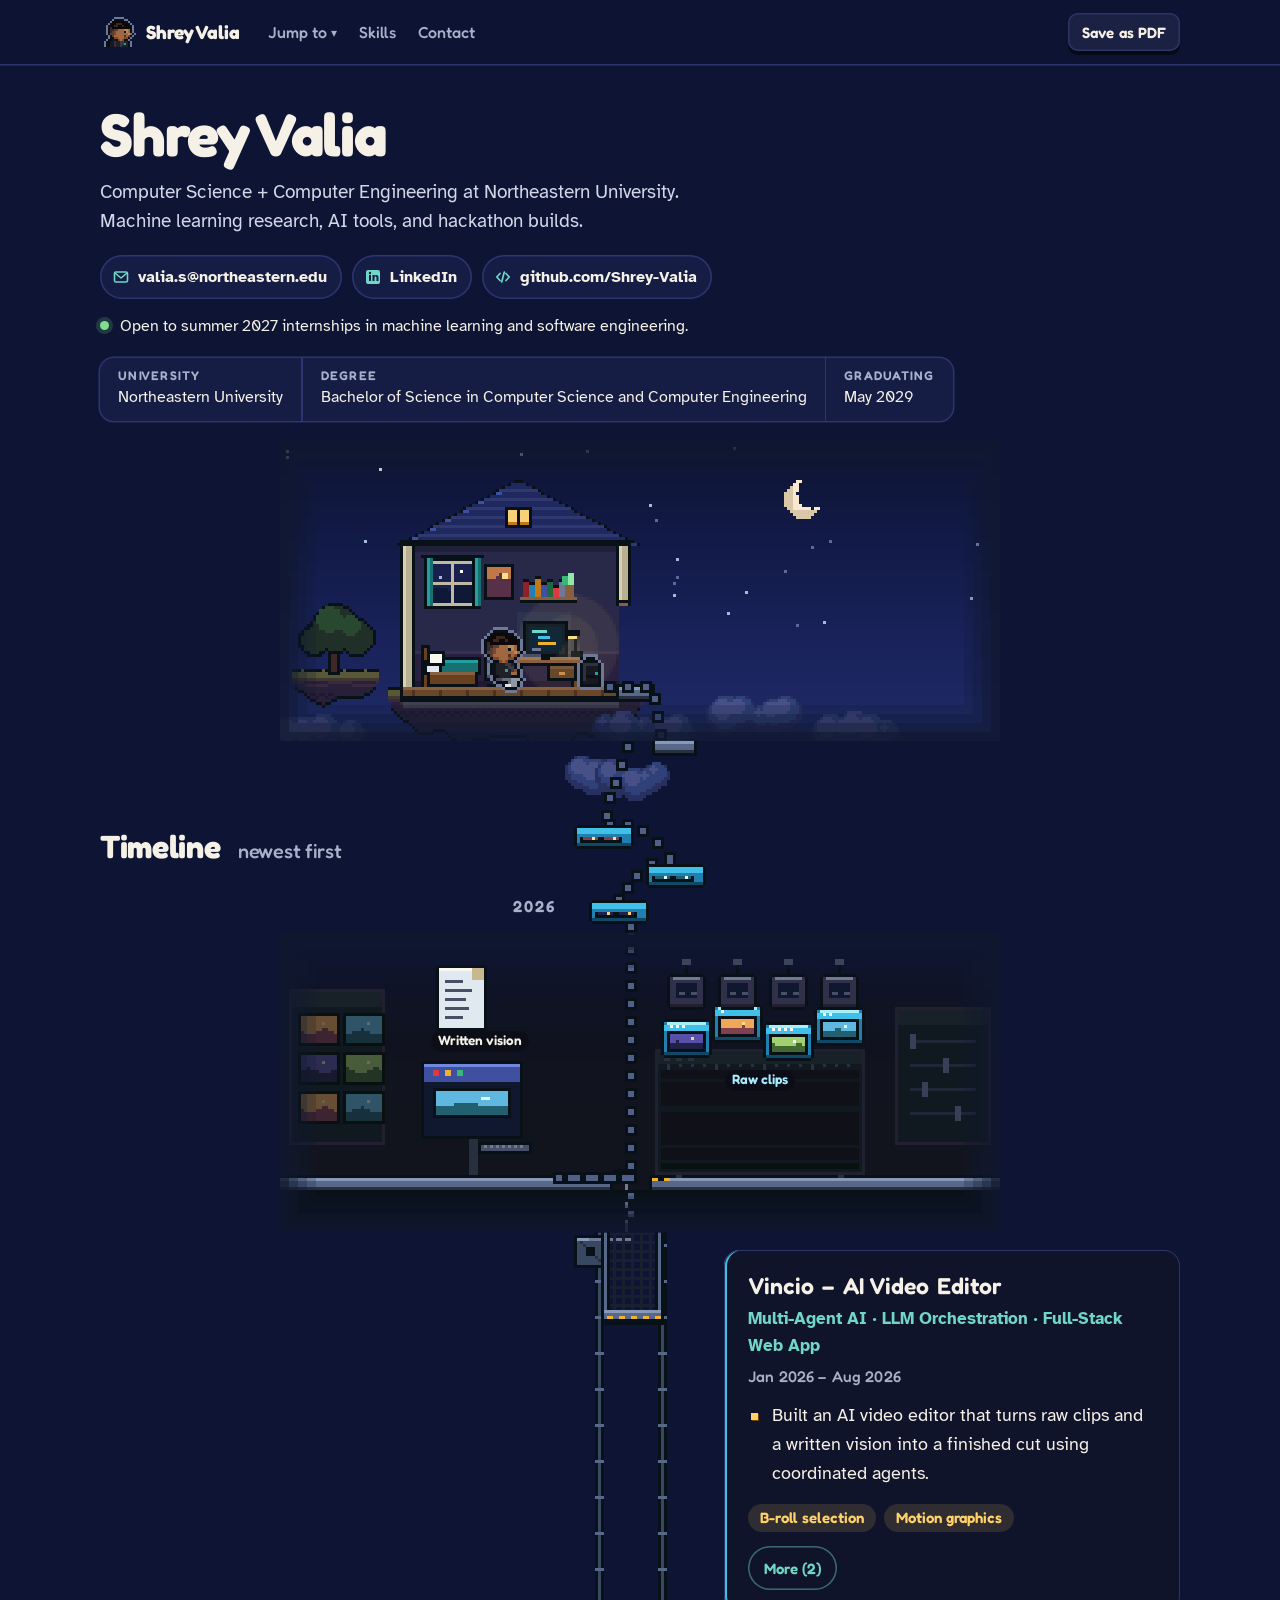
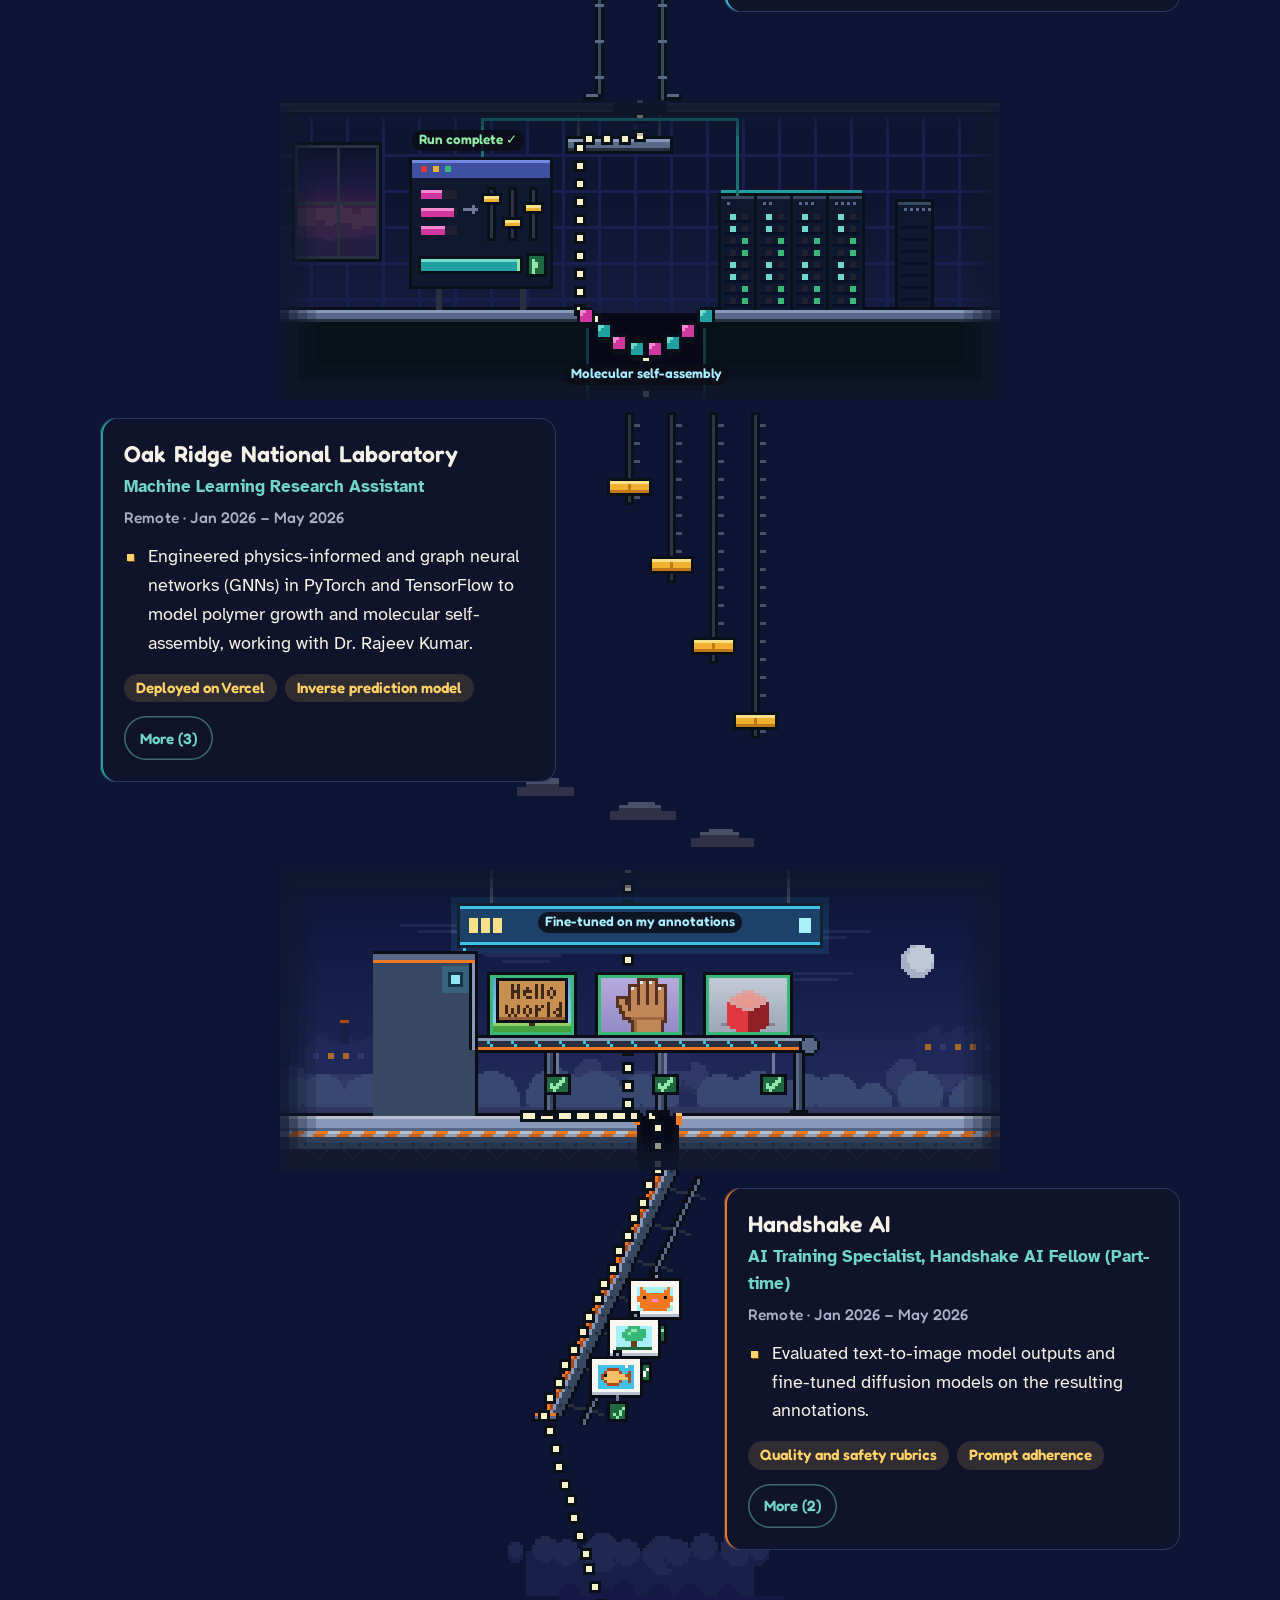
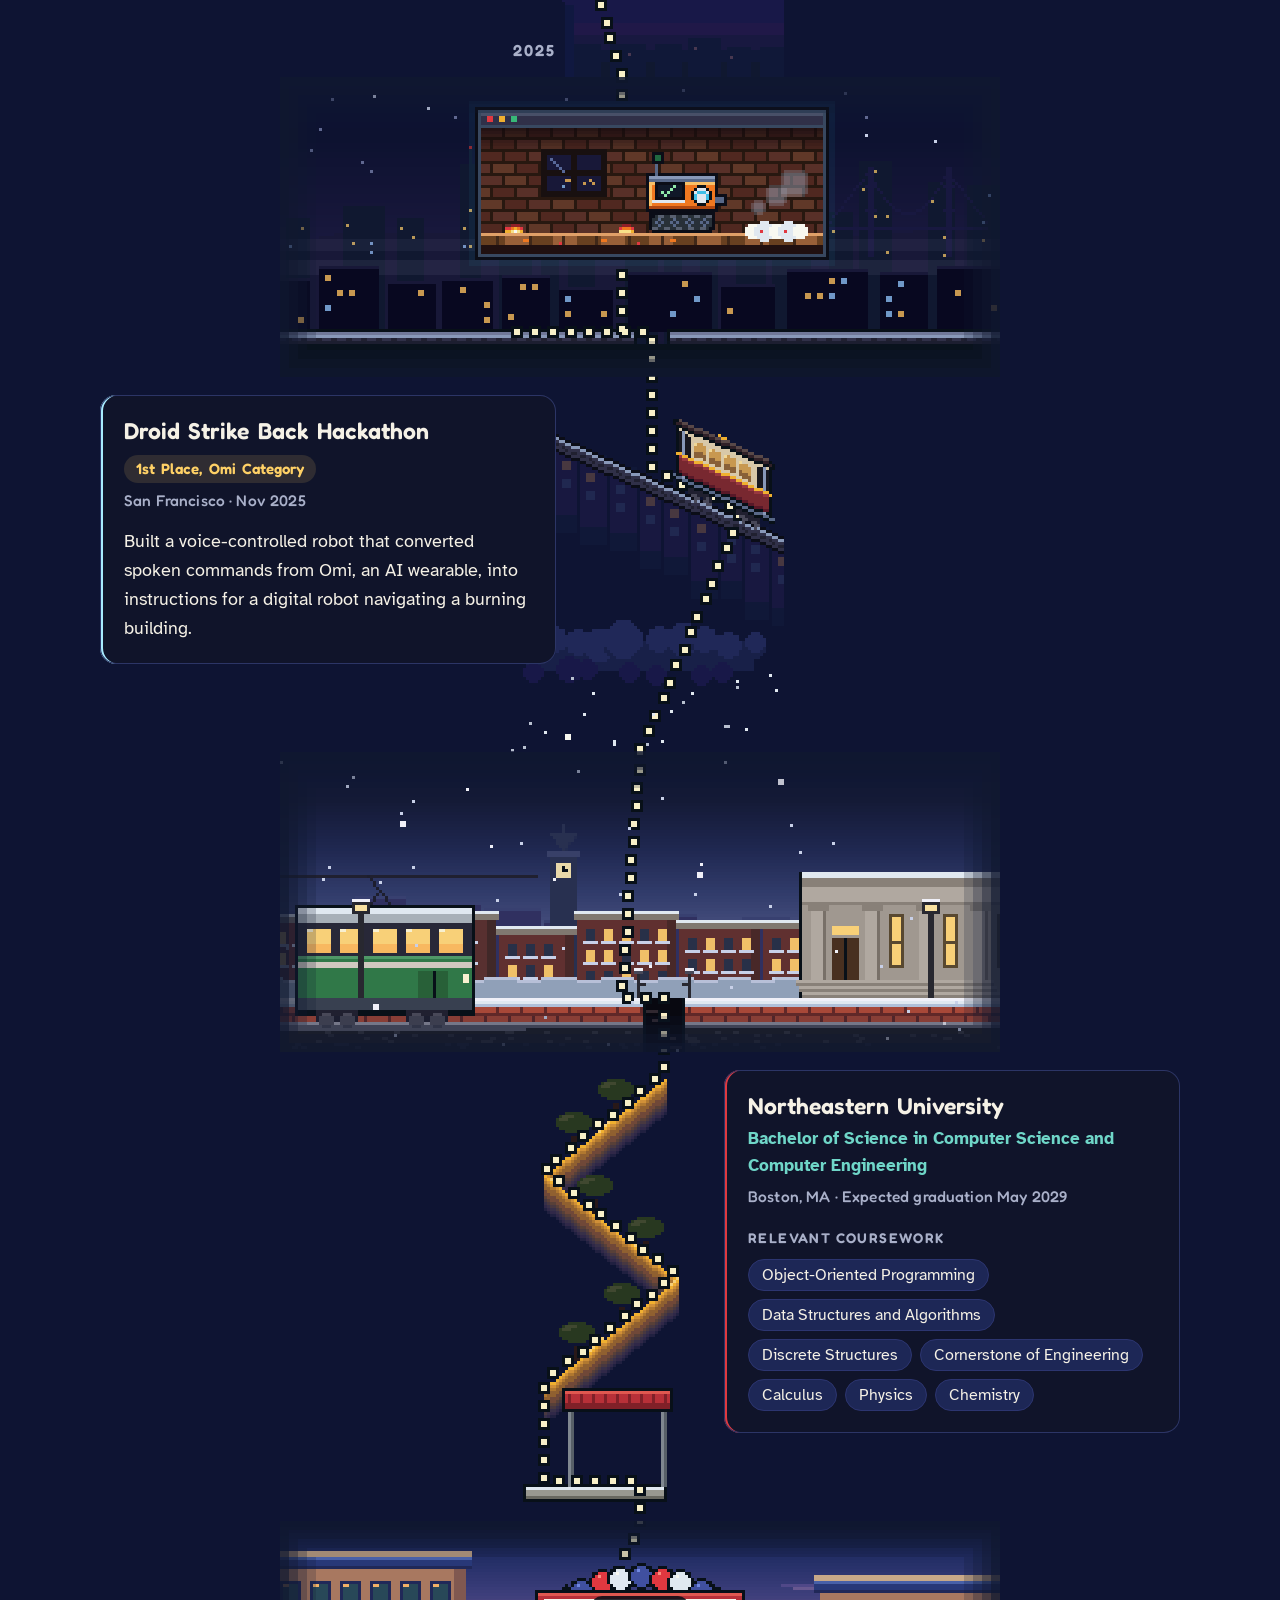
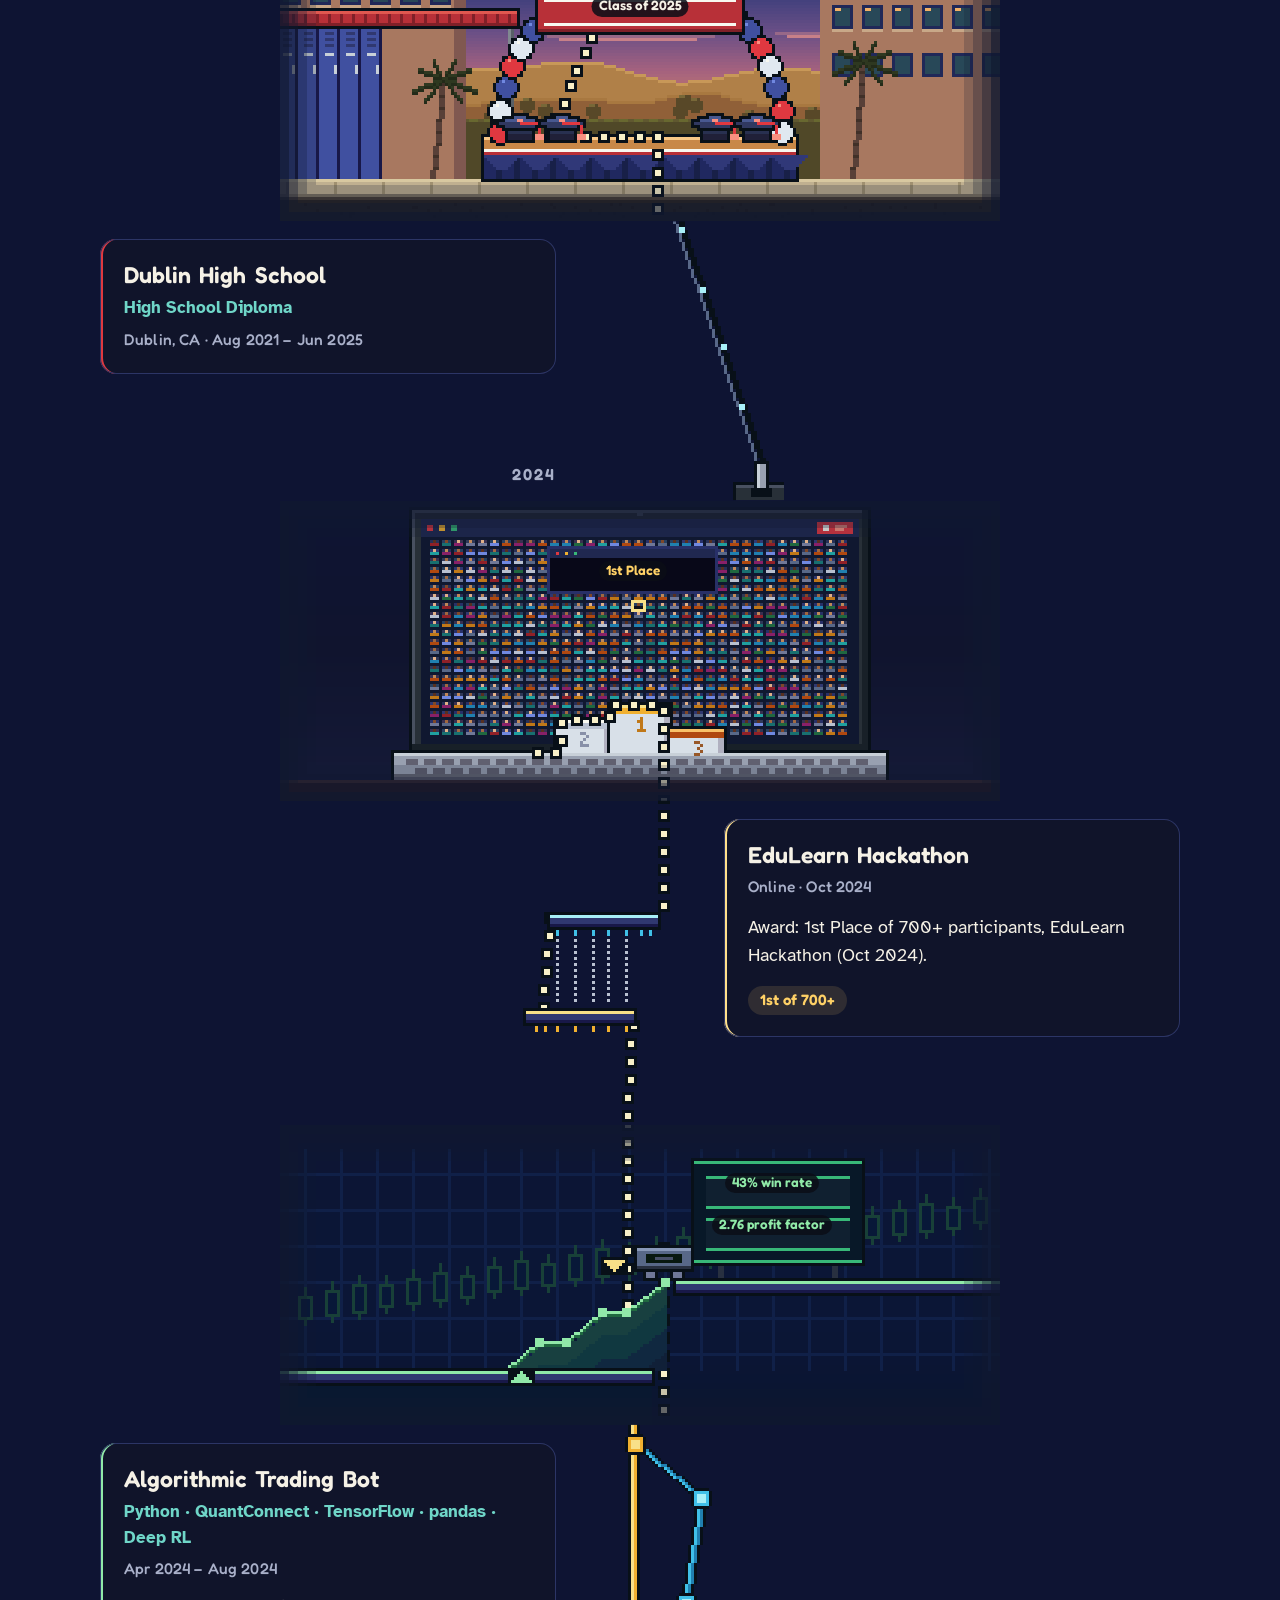
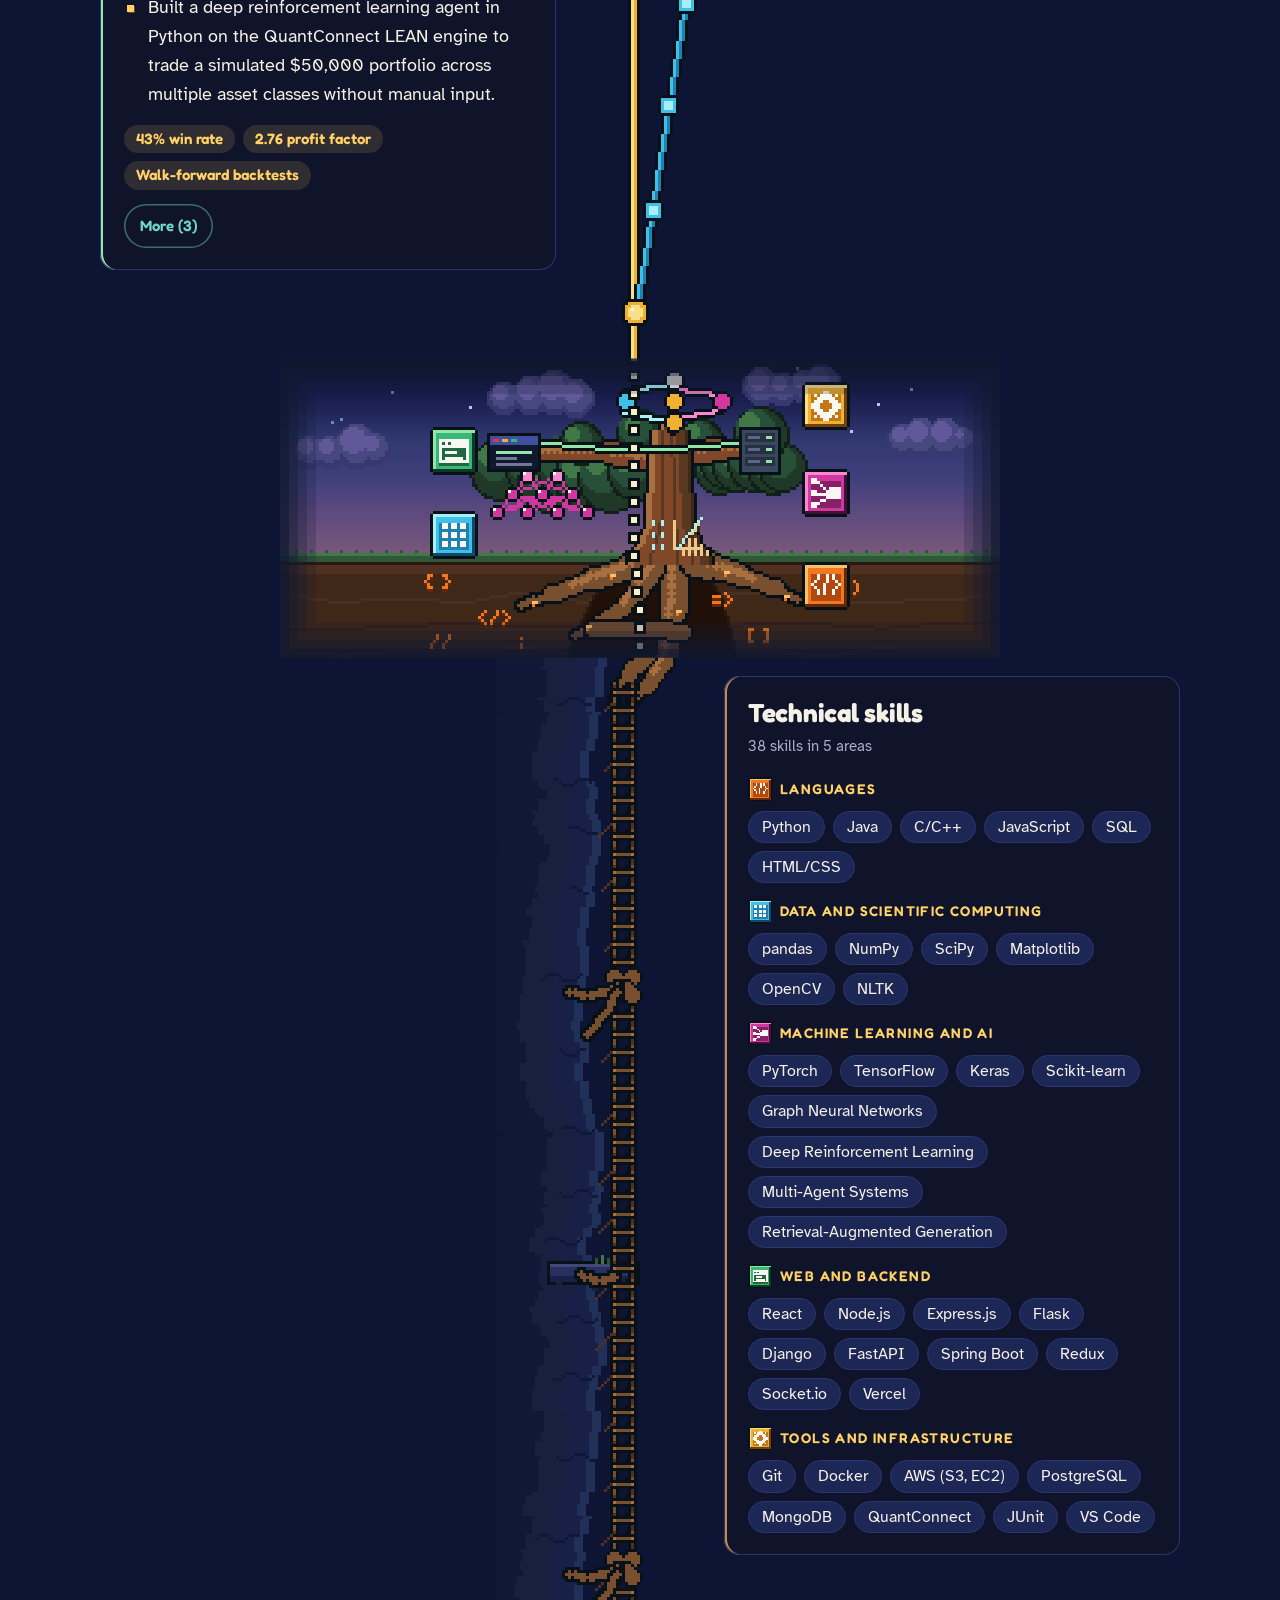
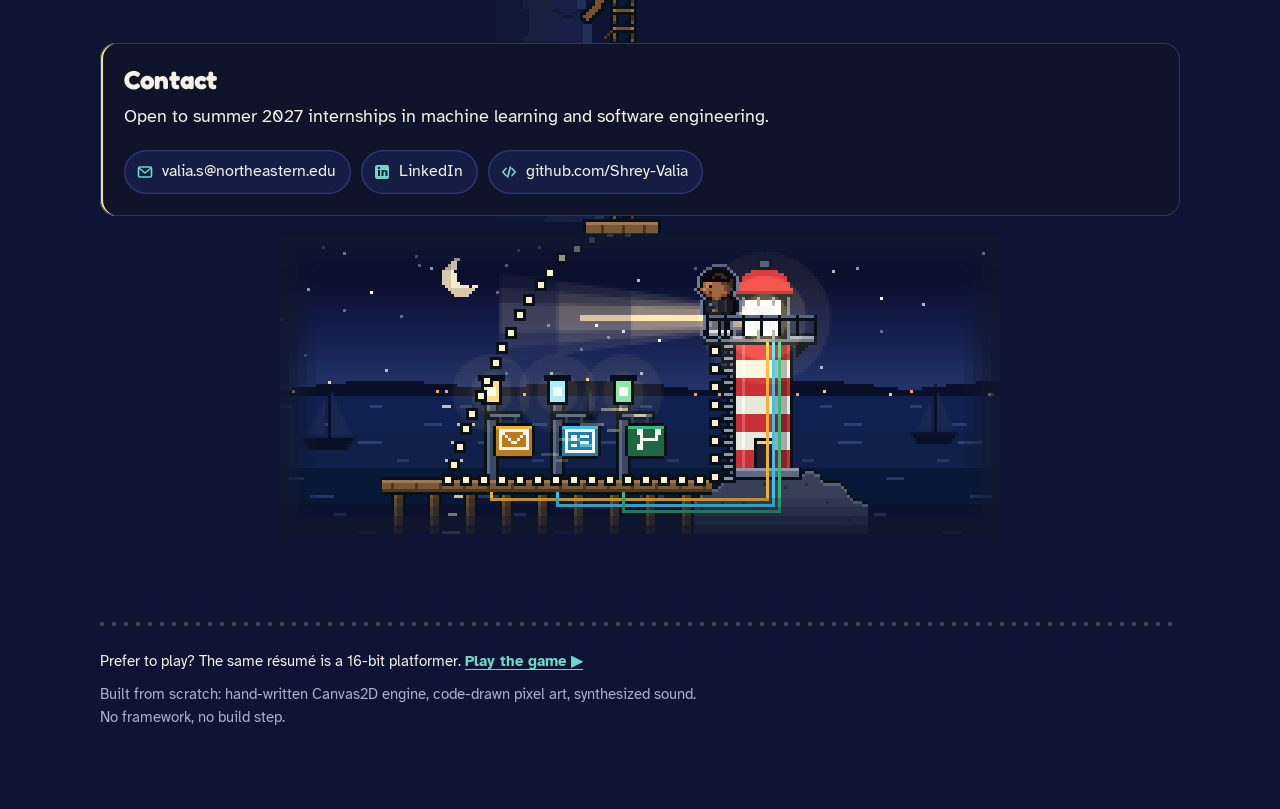
==== commit 653129fb: "Critic fixes: Contact ends in view, T0 gets real scroll, chips, polish From docs/critique-timeline.m" ====
--- a/index.html
+++ b/index.html
@@ -24,6 +24,9 @@
     if (location.protocol === 'file:') { root.classList.add('file-proto'); return; }
     if (!('noModule' in HTMLScriptElement.prototype)) return;
     root.classList.add('js');
+    // CSS px per game px at each breakpoint, rounded as the timeline engine rounds it
+    var dpr = window.devicePixelRatio || 1;
+    [['--k2', 2], ['--k25', 2.5], ['--k3', 3]].forEach(function (g) { root.style.setProperty(g[0], String(Math.max(1, Math.round(g[1] * dpr)) / dpr)); });
     if (location.hash !== '#play' && !/[?&](play|level)\b/.test(location.search)) root.classList.add('view-page');
     setTimeout(function () {
       if (!root.classList.contains('app-ready')) root.classList.remove('js');
@@ -200,17 +203,17 @@
      scene in each .stop__scene and walks Shrey down the page.
      ════════════════════════════════════════════════════════════════════ -->
 
-<!-- the website's bar. "Résumé PDF" prints this page through the print
+<!-- the website's bar. "Save as PDF" prints this page through the print
      styles, so the PDF is always current and never carries a phone number. -->
 <nav class="pagebar" id="pagebar" aria-label="Site">
   <a class="pagebar__brand" href="#top"><span class="pagebar__mark" id="pagebar-mark" aria-hidden="true"></span>Shrey Valia</a>
   <span class="pagebar__links">
     <button class="pagebar__jump" type="button" popovertarget="jump">Jump to</button>
     <a href="#skills">Skills</a>
-    <a href="#contact">Contact</a>
+    <a href="#contact-links" data-js-href="#contact">Contact</a>
   </span>
   <span class="pagebar__end">
-    <button class="pbtn pbtn--small pagebar__pdf js-only" type="button" id="pagebar-pdf" title="Opens the print dialog: choose Save as PDF">Résumé PDF</button>
+    <button class="pbtn pbtn--small pagebar__pdf js-only" type="button" id="pagebar-pdf" title="Opens the print dialog: choose Save as PDF">Save as PDF</button>
     <button class="pagebar__menu" type="button" popovertarget="jump">Menu</button>
   </span>
 </nav>
@@ -221,15 +224,15 @@
     <li><a href="#ornl">Oak Ridge National Laboratory <span>2026</span></a></li>
     <li><a href="#handshake">Handshake AI <span>2026</span></a></li>
     <li><a href="#droid">Droid Strike Back Hackathon <span>2025</span></a></li>
-    <li><a href="#neu">Northeastern University <span>exp. 2029</span></a></li>
+    <li><a href="#neu">Northeastern University</a></li>
     <li><a href="#dhs">Dublin High School <span>2025</span></a></li>
     <li><a href="#edulearn">EduLearn Hackathon <span>2024</span></a></li>
     <li><a href="#trading">Algorithmic Trading Bot <span>2024</span></a></li>
     <li><a href="#skills">Technical skills</a></li>
-    <li><a href="#contact">Contact</a></li>
+    <li><a href="#contact-links" data-js-href="#contact">Contact</a></li>
   </ol>
   <p class="jump__more js-only">
-    <button class="pbtn pbtn--small" type="button" id="jump-pdf">Résumé PDF</button>
+    <button class="pbtn pbtn--small" type="button" id="jump-pdf" title="Opens the print dialog: choose Save as PDF">Save as PDF</button>
     <a class="jump__play" href="#play">Play the game ▶</a>
   </p>
 </nav>
@@ -244,7 +247,7 @@
       </div>
       <ul class="resume__contact" id="contact-links">
         <li data-fact="c-email" data-title="Email" data-kicker="Contact"><a href="mailto:valia.s@northeastern.edu">valia.s@northeastern.edu</a></li>
-        <li data-fact="c-linkedin" data-title="LinkedIn" data-kicker="Contact"><a href="https://www.linkedin.com/in/shrey-valia-7a0041267/" rel="me">linkedin.com/in/shrey-valia-7a0041267</a></li>
+        <li data-fact="c-linkedin" data-title="LinkedIn" data-kicker="Contact"><a href="https://www.linkedin.com/in/shrey-valia-7a0041267/" rel="me"><span class="link-url">linkedin.com/in/shrey-valia-7a0041267</span></a></li>
         <li data-fact="c-github" data-title="GitHub" data-kicker="Contact"><a href="https://github.com/Shrey-Valia" rel="me">github.com/Shrey-Valia</a></li>
       </ul>
       <p class="resume__open" data-fact="c-open" data-title="Open to work" data-kicker="Contact">Open to summer 2027 internships in machine learning and software engineering.</p>
@@ -270,7 +273,7 @@
         </header>
         <ul class="entry__list" id="vincio-list">
           <li data-fact="p-vincio-1" data-title="Raw clips in, finished cut out">Built an AI video editor that turns raw clips and a written vision into a finished cut using coordinated agents.</li>
-          <li class="is-more" data-fact="p-vincio-2" data-title="Agent capabilities">Implemented agent capabilities for B-roll selection, motion graphics, transitions, and on-screen text.</li>
+          <li class="is-more" data-fact="p-vincio-2" data-title="Agent capabilities">Implemented agent capabilities for <span data-chip="">B-roll selection</span>, <span data-chip="">motion graphics</span>, transitions, and on-screen text.</li>
           <li class="is-more" data-fact="p-vincio-3" data-title="Full stack">Developed the front end and the agent layer, and contributed to database management, authentication, and agent memory.</li>
         </ul>
       </div>
@@ -286,8 +289,8 @@
         </header>
         <ul class="entry__list" id="ornl-list">
           <li data-fact="x-ornl-1" data-title="Physics-informed GNNs">Engineered physics-informed and graph neural networks (GNNs) in PyTorch and TensorFlow to model polymer growth and molecular self-assembly, working with Dr. Rajeev Kumar.</li>
-          <li class="is-more" data-fact="x-ornl-2" data-title="Models in the browser">Built the front end of an internal web tool deployed on Vercel that let scientists configure, train, and run the group’s models from the browser instead of editing scripts by hand.</li>
-          <li class="is-more" data-fact="x-ornl-3" data-title="Inverse design">Developed an inverse prediction model with the team to estimate polymer design inputs from target properties.</li>
+          <li class="is-more" data-fact="x-ornl-2" data-title="Models in the browser">Built the front end of an internal web tool <span data-chip="">deployed on Vercel</span> that let scientists configure, train, and run the group’s models from the browser instead of editing scripts by hand.</li>
+          <li class="is-more" data-fact="x-ornl-3" data-title="Inverse design">Developed an <span data-chip="">inverse prediction model</span> with the team to estimate polymer design inputs from target properties.</li>
           <li class="is-more" data-fact="x-ornl-4" data-title="Faster experiments">Automated preprocessing pipelines in pandas and NumPy and parallelized GPU training, cutting experiment turnaround.</li>
         </ul>
       </div>
@@ -303,8 +306,8 @@
         </header>
         <ul class="entry__list" id="handshake-list">
           <li data-fact="x-hs-2" data-title="Diffusion fine-tuning">Evaluated text-to-image model outputs and fine-tuned diffusion models on the resulting annotations.</li>
-          <li class="is-more" data-fact="x-hs-1" data-title="Data quality">Labeled and audited training data for generative AI models against strict quality and safety rubrics.</li>
-          <li class="is-more" data-fact="x-hs-3" data-title="Failure analysis">Diagnosed recurring model failure cases and delivered corrective feedback to improve prompt adherence.</li>
+          <li class="is-more" data-fact="x-hs-1" data-title="Data quality">Labeled and audited training data for generative AI models against strict <span data-chip="">quality and safety rubrics</span>.</li>
+          <li class="is-more" data-fact="x-hs-3" data-title="Failure analysis">Diagnosed recurring model failure cases and delivered corrective feedback to improve <span data-chip="">prompt adherence</span>.</li>
         </ul>
       </div>
     </article>
@@ -381,7 +384,7 @@
           <li data-fact="p-trade-1" data-title="Deep RL agent">Built a deep reinforcement learning agent in Python on the QuantConnect LEAN engine to trade a simulated $50,000 portfolio across multiple asset classes without manual input.</li>
           <li class="is-more" data-fact="p-trade-2" data-title="One clean dataset">Organized the project’s market data in pandas and NumPy, cleaning and time-aligning Level II order-flow and microstructure feeds into one consistent dataset for every backtest.</li>
           <li class="is-more" data-fact="p-trade-3" data-title="Q-learning and PPO">Engineered entry and exit signals from that dataset and trained policies in TensorFlow with Q-learning and PPO.</li>
-          <li class="is-more" data-fact="p-trade-4" data-title="Walk-forward results">Achieved a <span data-chip="win rate">43%</span> win rate and <span data-chip="profit factor">2.76</span> profit factor in walk-forward backtests on a custom event-driven framework.</li>
+          <li class="is-more" data-fact="p-trade-4" data-title="Walk-forward results">Achieved a <span data-chip="win rate">43%</span> win rate and <span data-chip="profit factor">2.76</span> profit factor in <span data-chip="">walk-forward backtests</span> on a custom event-driven framework.</li>
         </ul>
       </div>
     </article>
--- a/css/resume.css
+++ b/css/resume.css
@@ -141,6 +141,13 @@
 body > .resume a[href*="linkedin.com"] { --icon: url("data:image/svg+xml,%3Csvg xmlns='http://www.w3.org/2000/svg' viewBox='0 0 16 16'%3E%3Cpath d='M3 1h10a2 2 0 0 1 2 2v10a2 2 0 0 1-2 2H3a2 2 0 0 1-2-2V3a2 2 0 0 1 2-2zm1 5v6h2V6zm1-3.2a1.2 1.2 0 1 0 0 2.4 1.2 1.2 0 0 0 0-2.4zM7.5 6v6h2V8.9c0-.8.4-1.3 1-1.3s1 .4 1 1.3V12h2V8.4C13.5 6.8 12.7 5.9 11.3 5.9c-.8 0-1.4.4-1.8.9V6z' fill-rule='evenodd'/%3E%3C/svg%3E"); }
 body > .resume a[href*="github.com"] { --icon: url("data:image/svg+xml,%3Csvg xmlns='http://www.w3.org/2000/svg' viewBox='0 0 16 16' fill='none' stroke='%23000' stroke-width='1.7' stroke-linecap='round' stroke-linejoin='round'%3E%3Cpath d='M5 4.5L1.8 8 5 11.5M11 4.5L14.2 8 11 11.5M9.3 3L6.7 13'/%3E%3C/svg%3E"); }
 
+/* LinkedIn's address is long and wraps on phones: the pill says LinkedIn
+   (the link is the full profile URL); print shows the address */
+@media screen {
+  body > .resume a[href*="linkedin.com"] .link-url { display: none; }
+  body > .resume a[href*="linkedin.com"]::after { content: "LinkedIn"; }
+}
+
 /* open to work: a status light, not a banner */
 body > .resume .resume__open {
   display: flex;
@@ -167,7 +174,7 @@
 body > .resume .resume__section h2 { margin: 0 0 28px; font-size: 32px; letter-spacing: -0.01em; }
 
 body > .resume .entry { margin: 0 0 48px; }
-body > .resume .entry__head h3 { font-size: 24px; font-weight: 600; line-height: 1.22; }
+body > .resume .entry__head h3 { font-size: 24px; font-weight: 600; line-height: 1.22; word-spacing: 0.1em; }   /* Fredoka runs "AI Video" together */
 body > .resume .entry__role { margin-top: 6px; color: var(--sea); font-size: 17px; }
 body > .resume .entry__meta {
   margin-top: 6px;
@@ -258,7 +265,7 @@
   html, body { background: #fff !important; }
   body { color: #111; font-size: 10.5pt; line-height: 1.4; }
   .banner, .skip, .play-chip, .page-only, .js-only, .jump, .year-mark, .timeline__title,
-  .stop__scene, .stop__chips, .stop__more, .snapshot, .tl-track, .tl-hero, .tl-vh { display: none !important; }
+  .stop__scene, .stop__chips, .stop__more, .snapshot, .tl-track, .tl-hero, .tl-vh, .skillset__icon { display: none !important; }
   body > .resume { width: auto; padding: 0; }
   body > .resume a { color: #000; text-decoration: none; }
 
@@ -384,7 +391,8 @@
 .resume-dialog .resume__foot { color: var(--paper-mut); }
 .resume-dialog .chips li { background: var(--paper-2); border-color: #c9c0ac; }
 .resume-dialog .page-only, .resume-dialog .js-only, .resume-dialog .year-mark,
-.resume-dialog .timeline__title, .resume-dialog .stop__scene, .resume-dialog .tl-track { display: none !important; }
+.resume-dialog .timeline__title, .resume-dialog .stop__scene, .resume-dialog .tl-track,
+.resume-dialog .skillset__icon { display: none !important; }
 
 /* grouped like the printed résumé */
 .resume-dialog .timeline { display: flex; flex-direction: column; margin-top: 32px; }
--- a/css/timeline.css
+++ b/css/timeline.css
@@ -12,9 +12,12 @@
    the lane, so the path and Shrey are always in view.
    ═══════════════════════════════════════════════════════════ */
 
-:root { --gp: 2; --lane: 0px; }
-@media (min-width: 768px) { :root { --gp: 2.5; } }
-@media (min-width: 1000px) { :root { --gp: 3; --lane: 120px; } }
+:root { --gp: 2; --lane: 0px; --k: var(--k2, 2); }
+@media (min-width: 768px) { :root { --gp: 2.5; --k: var(--k25, 2.5); } }
+@media (min-width: 1000px) { :root { --gp: 3; --lane: 120px; --k: var(--k3, 3); } }
+/* --k is what the engine will actually use, round(--gp × dpr) / dpr; the
+   head script in index.html sets --k2/--k25/--k3 so the reserved scene
+   height already matches at fractional DPR (no shift when JS runs) */
 
 /* ─── the bar ──────────────────────────────────────────────── */
 
@@ -87,6 +90,8 @@
   box-shadow: inset 0 0 0 1.5px var(--line), 0 18px 50px rgba(0, 0, 0, 0.5);
 }
 .jump::backdrop { background: rgba(5, 6, 12, 0.35); }
+/* tablet and up: under the "Jump to" button (cards.js places it exactly) */
+@media (min-width: 768px) { .jump { inset: 72px auto auto max(12px, (100% - 1080px) / 2 + 150px); } }
 .jump__title { margin: 0 12px 6px; color: var(--muted); font: 600 13px var(--display); letter-spacing: 0.12em; text-transform: uppercase; }
 .jump__list { margin: 0; padding: 0; list-style: none; }
 .jump__list a {
@@ -116,7 +121,7 @@
 .view-page .stop__scene {
   display: block;
   position: relative;
-  height: calc(var(--gp) * 100px);
+  height: calc(var(--k) * 100px);
   margin: 0;
 }
 .view-page .stop__scene > .tl-labels { right: auto; bottom: auto; }
@@ -178,14 +183,16 @@
   .view-page .stop[data-side="left"] > .stop__card { margin-right: calc(50% + var(--lane) / 2 + 24px); }
 }
 
-/* the year a stretch of the path starts: on the free side on desktop */
-.view-page .year-mark { margin: -40px 0 14px; color: var(--muted); font-size: 16px; }
+/* the year a stretch of the path starts: just its text wide, so the path
+   stays in view beside it; on the free side of the lane on desktop */
+.view-page .year-mark { width: fit-content; margin: 0 0 14px; padding-right: 8px; color: var(--muted); font-size: 16px; }
 @media (min-width: 1000px) {
-  .view-page .year-mark { width: calc(50% - var(--lane) / 2 - 24px); margin-top: -56px; text-align: right; }
+  .view-page .year-mark { width: calc(50% - var(--lane) / 2 - 24px); padding-right: 0; text-align: right; }
 }
 
 /* chips: the card's figures, verbatim from its text */
 .stop__chips { display: flex; flex-wrap: wrap; gap: 8px; margin: 16px 0 0; padding: 0; list-style: none; }
+.stop__chips li::first-letter { text-transform: uppercase; }   /* "walk-forward backtests" → "Walk-forward…" */
 .stop__chips li, .view-page .entry__award {
   display: inline-block;
   padding: 4px 12px 5px;
@@ -245,3 +252,28 @@
   .view-page .entry__award, .skills__count, .jump__list a { font-size: 16px; }
   .snapshot dt { font-size: 13px; }
 }
+
+/* text outside the cards that the path runs past sits above the track too,
+   on the page colour, so the path passes behind it the way it passes
+   behind every card */
+.view-page .snapshot,
+.view-page .timeline__title,
+.view-page .year-mark,
+.view-page body > .resume .resume__foot { position: relative; z-index: 2; }
+.view-page .timeline__title,
+.view-page .year-mark,
+.view-page body > .resume .resume__foot { background-color: var(--night); }
+@media (max-width: 767px) {
+  .view-page .snapshot { width: auto; }        /* full width, so it covers the centre line */
+}
+@media (min-width: 768px) {
+  .view-page .timeline__title { width: fit-content; padding-right: 12px; }   /* clear of the centre line */
+}
+
+/* Contact: the card goes above its scene, so the page ends on the lit
+   beacon in full view, then the footer */
+.view-page #contact { display: flex; flex-direction: column; }
+.view-page #contact > .stop__card { order: -1; margin: 0 0 18px; }
+
+/* the Skills headings carry the scene's tier bricks */
+.skillset__icon { display: inline-block; width: 24px; height: 24px; margin-right: 8px; vertical-align: -7px; image-rendering: pixelated; }
--- a/css/track.css
+++ b/css/track.css
@@ -34,7 +34,7 @@
 .tl-hero[hidden] { display: none; }
 
 /* labels over a scene: real text, never canvas text */
-.tl-labels { position: absolute; inset: 0; pointer-events: none; }
+.tl-labels { position: absolute; inset: 0; pointer-events: none; -webkit-user-select: none; user-select: none; }
 .tl-label {
   position: absolute;
   padding: 1px 7px 2px;
